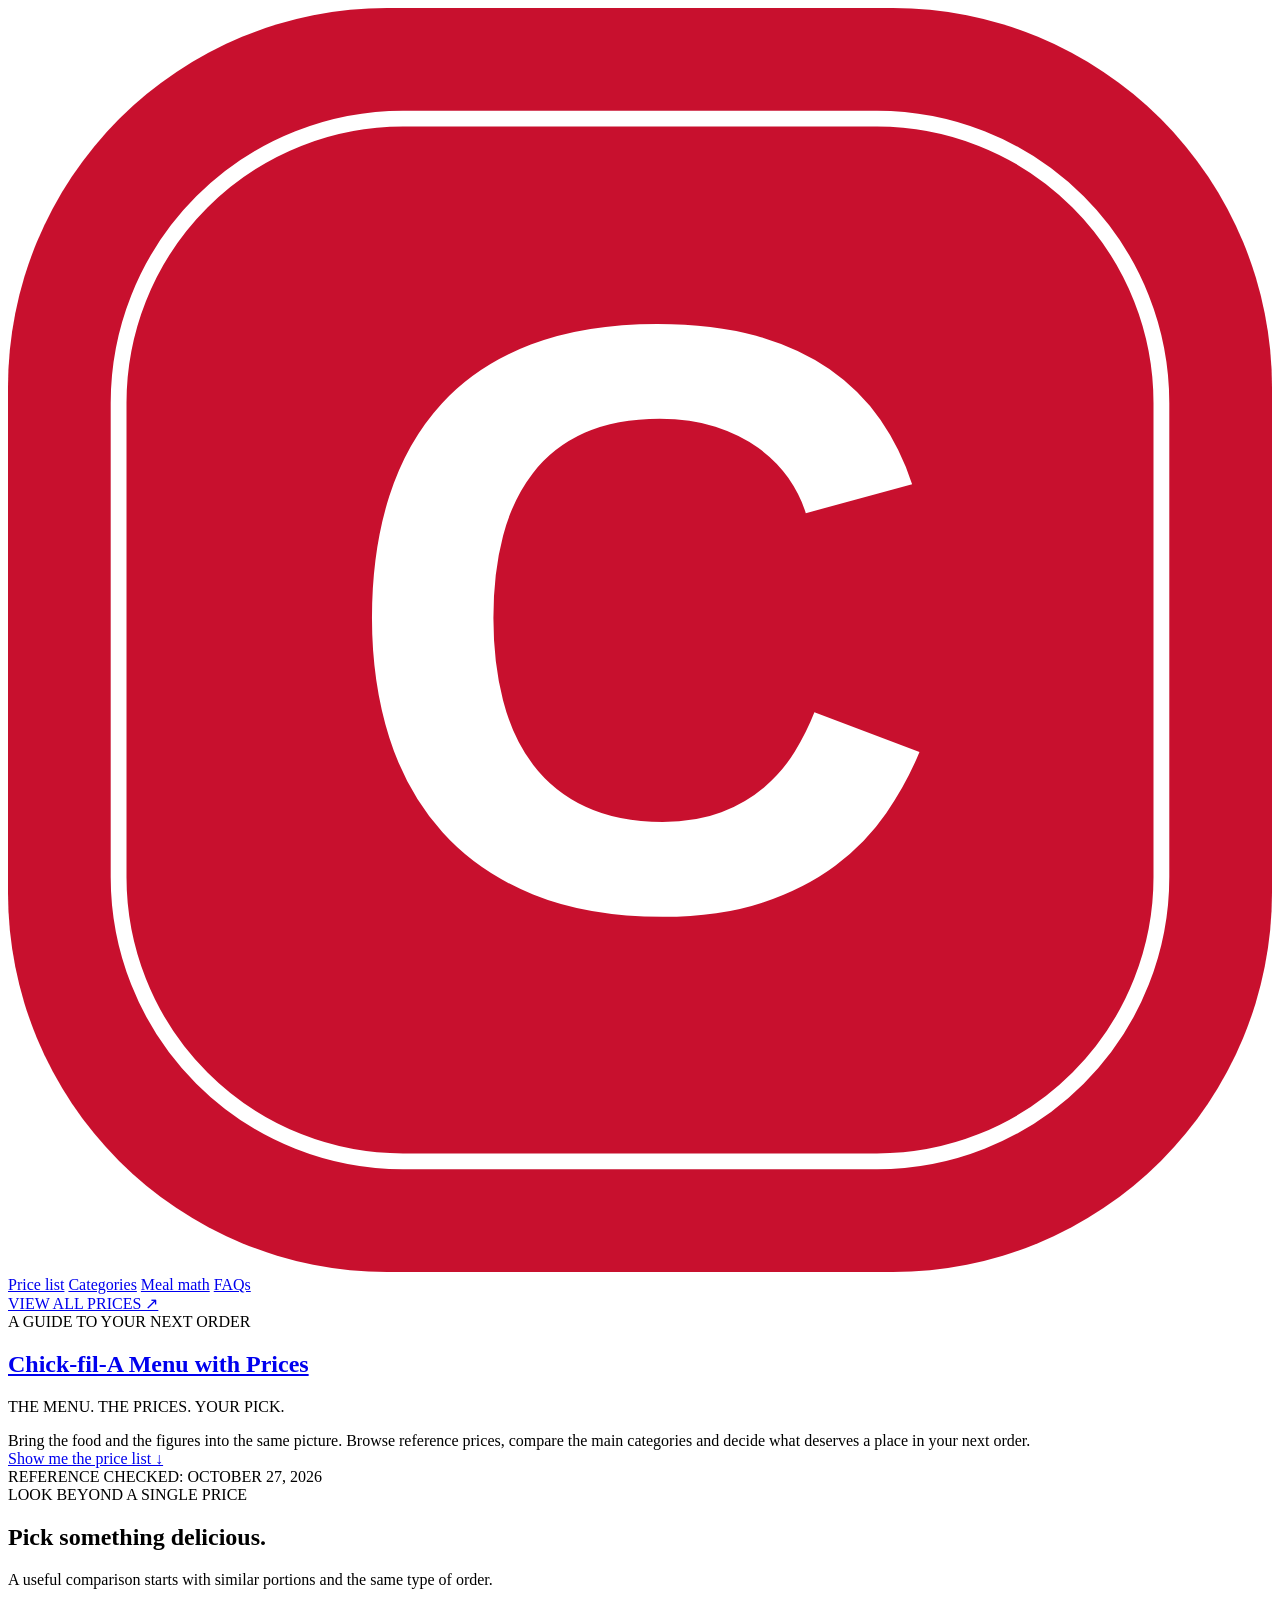
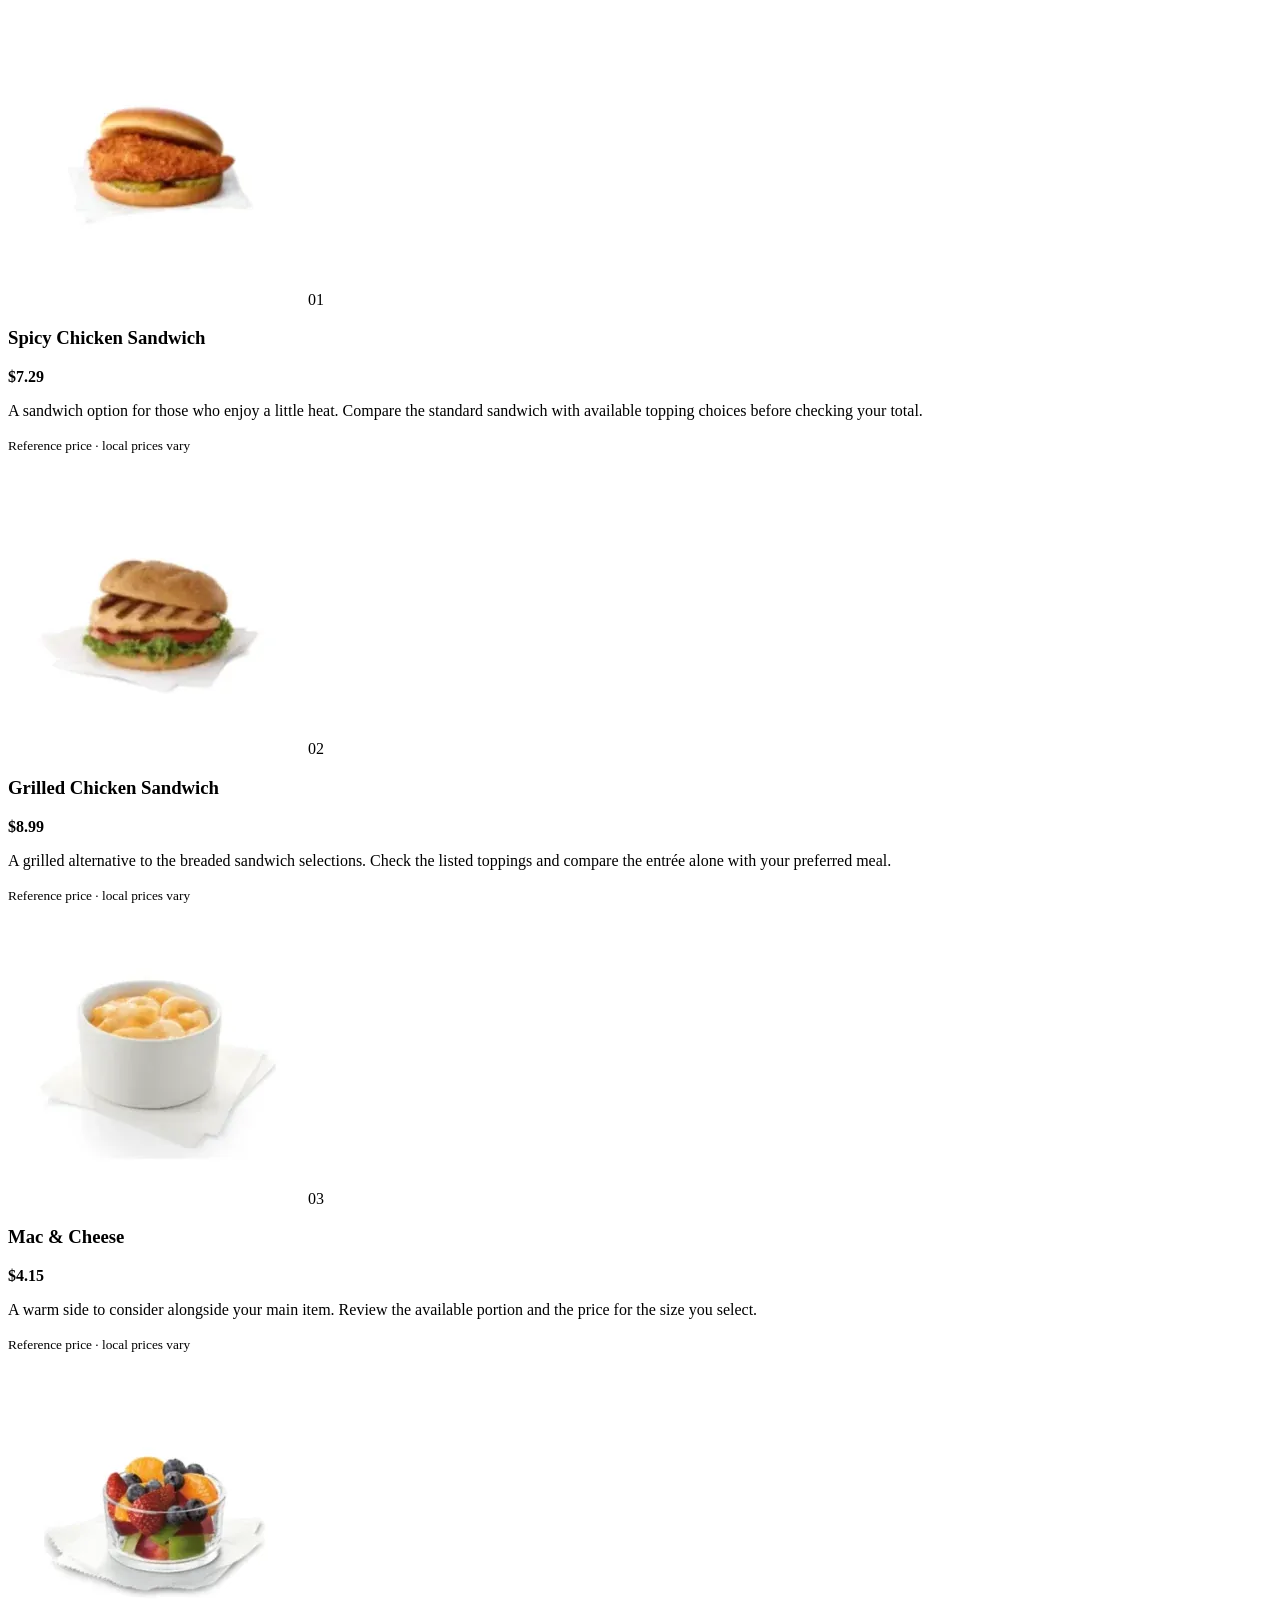
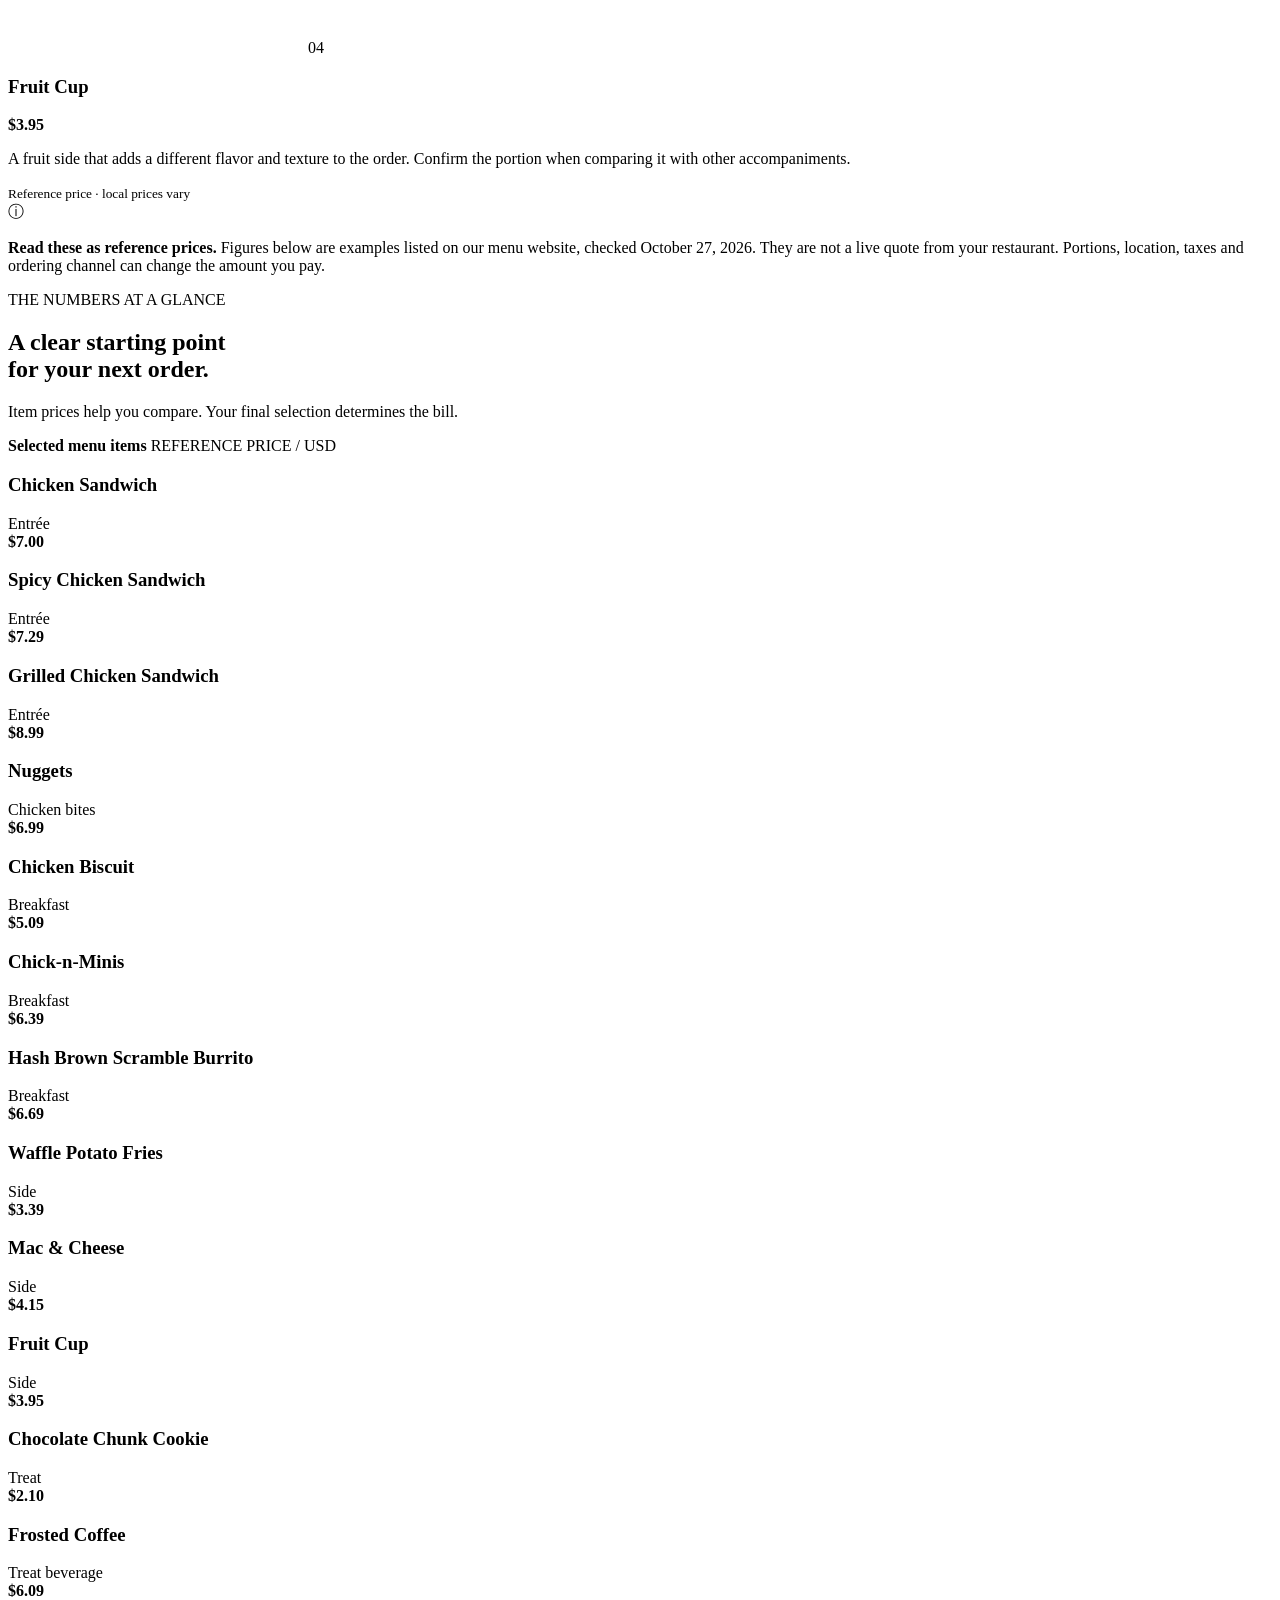
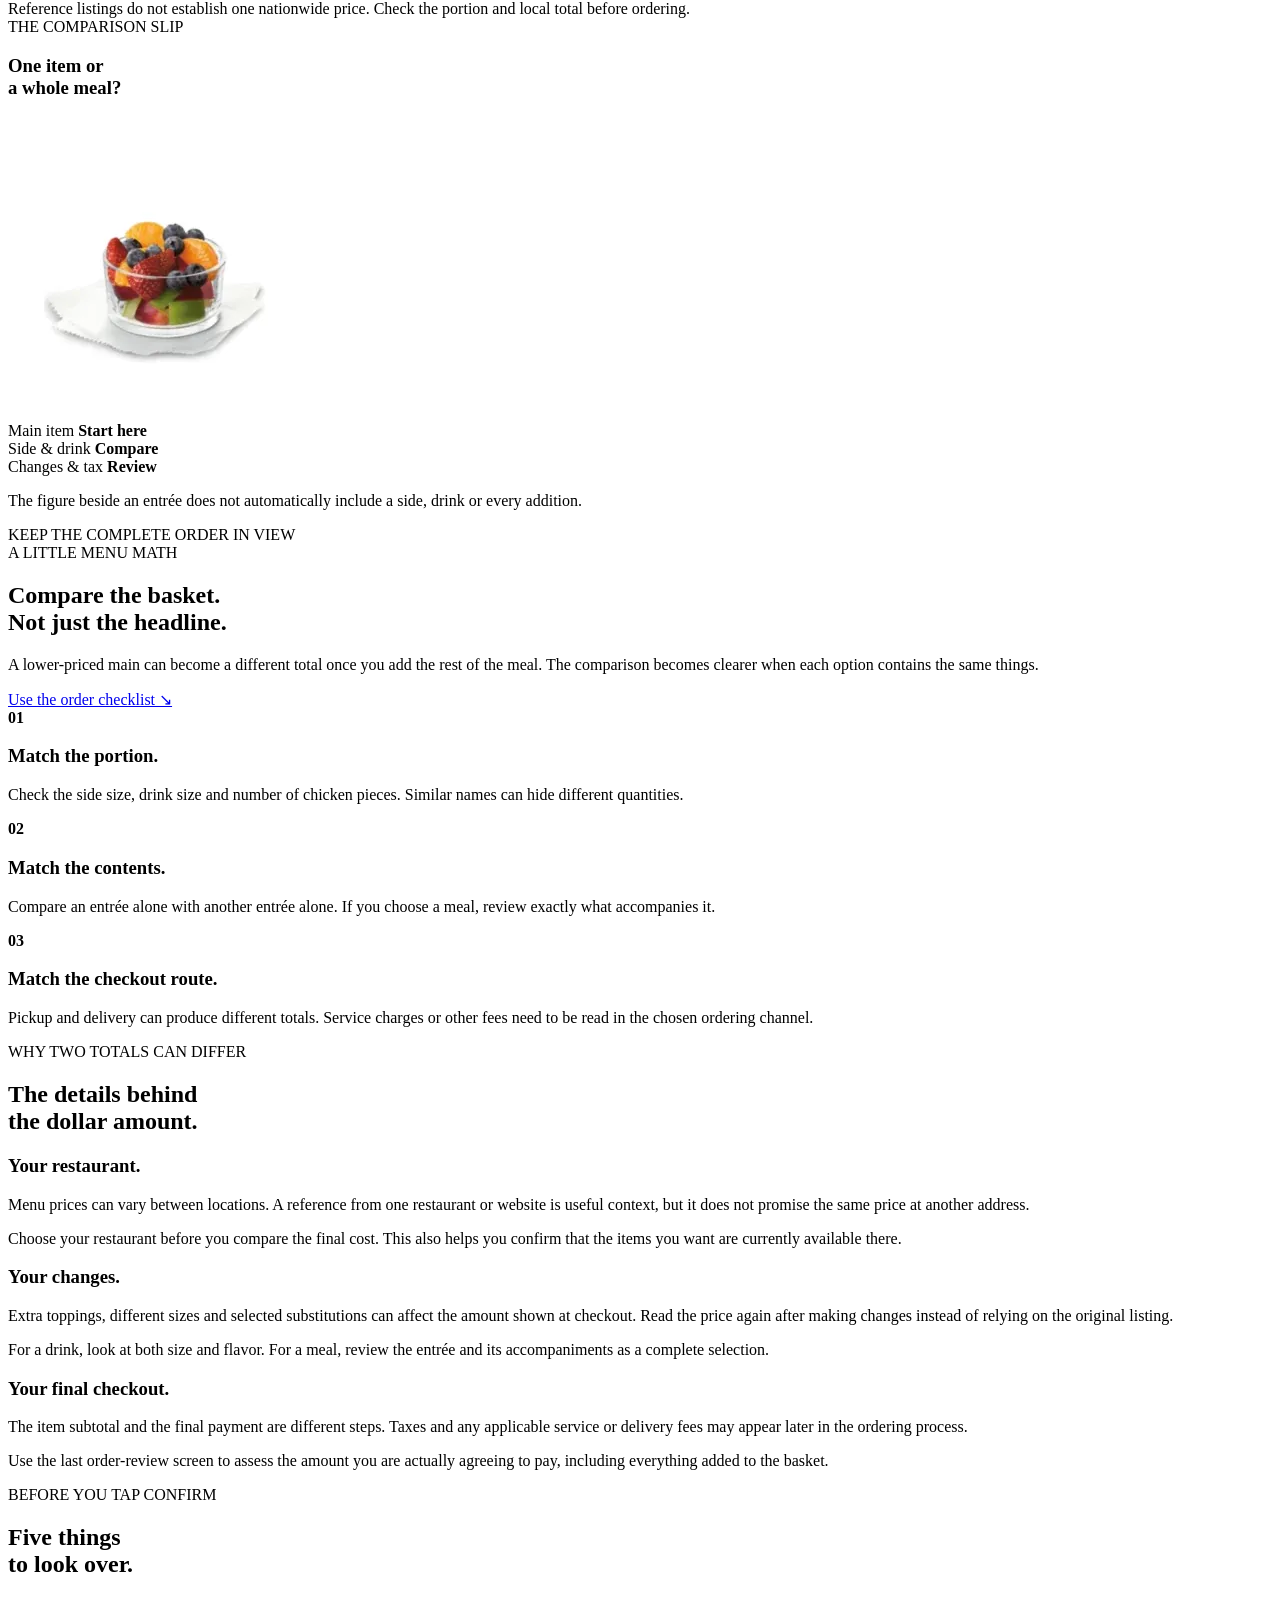
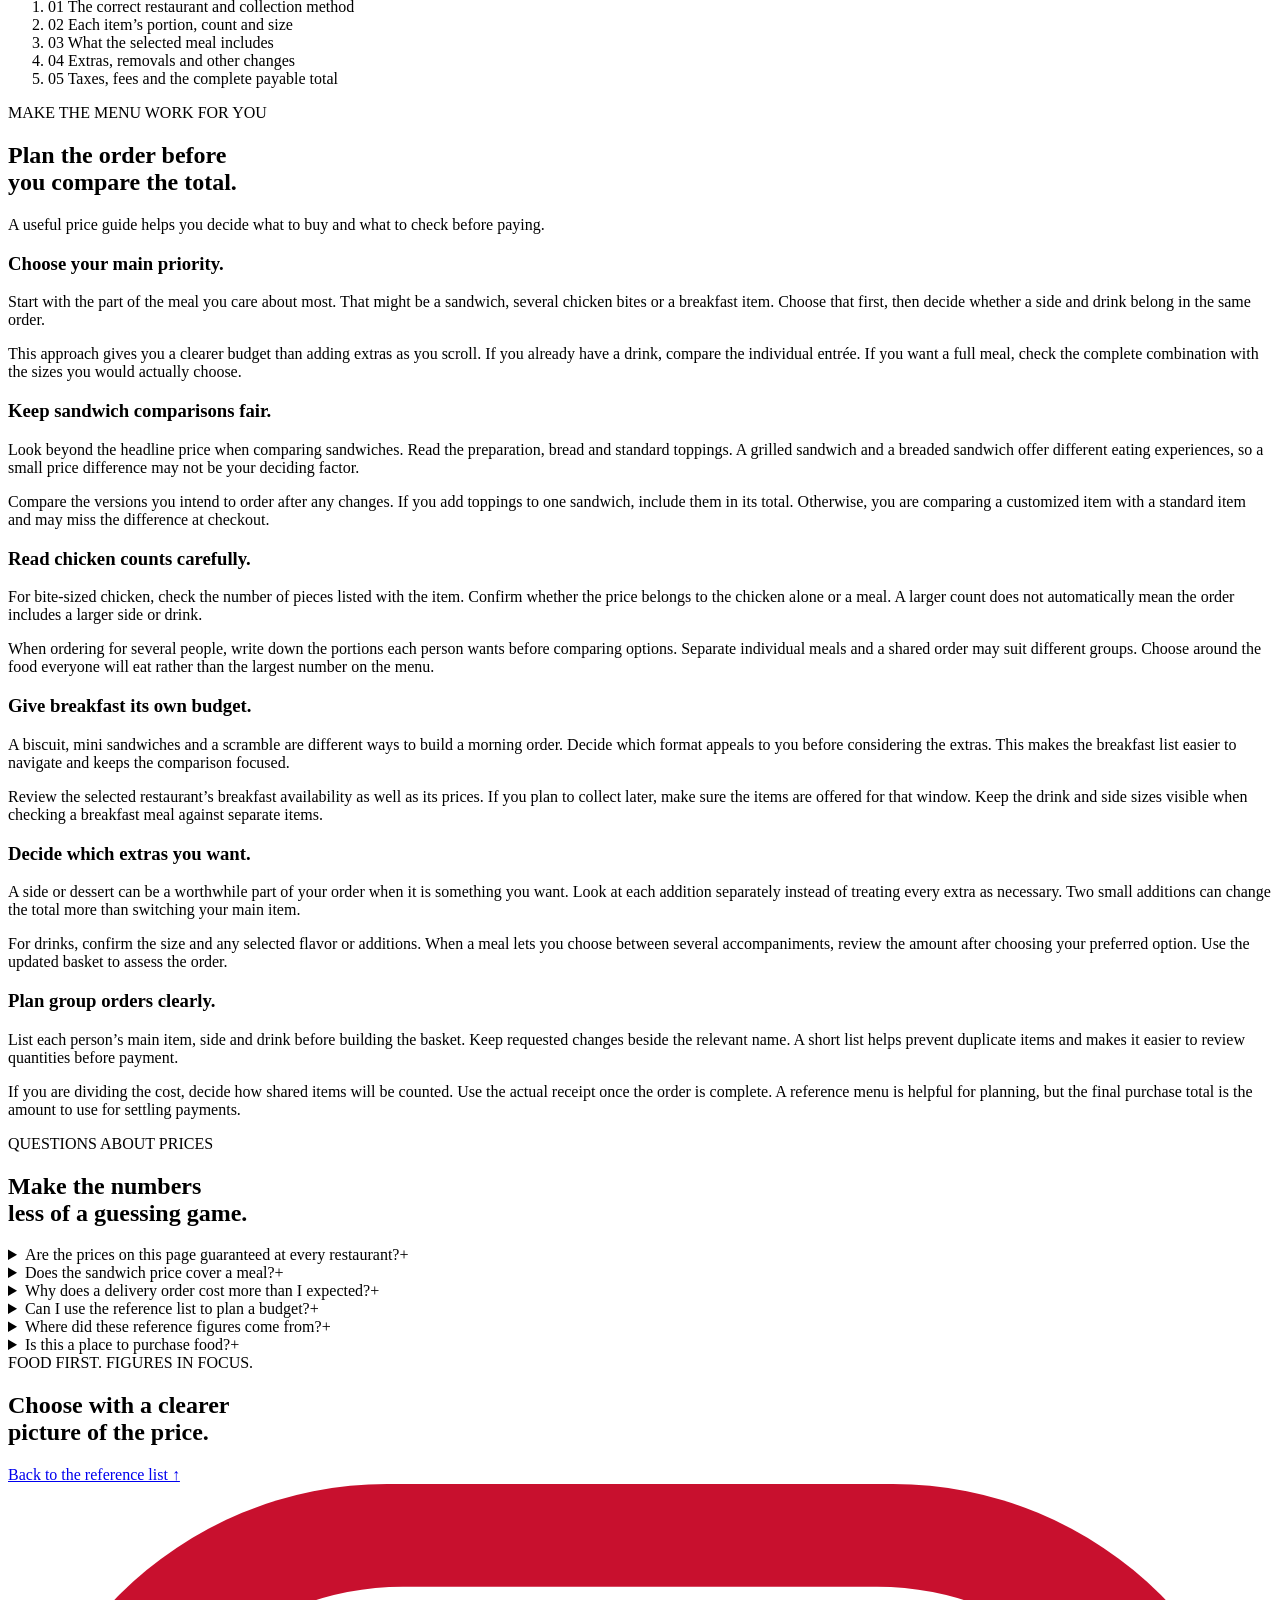
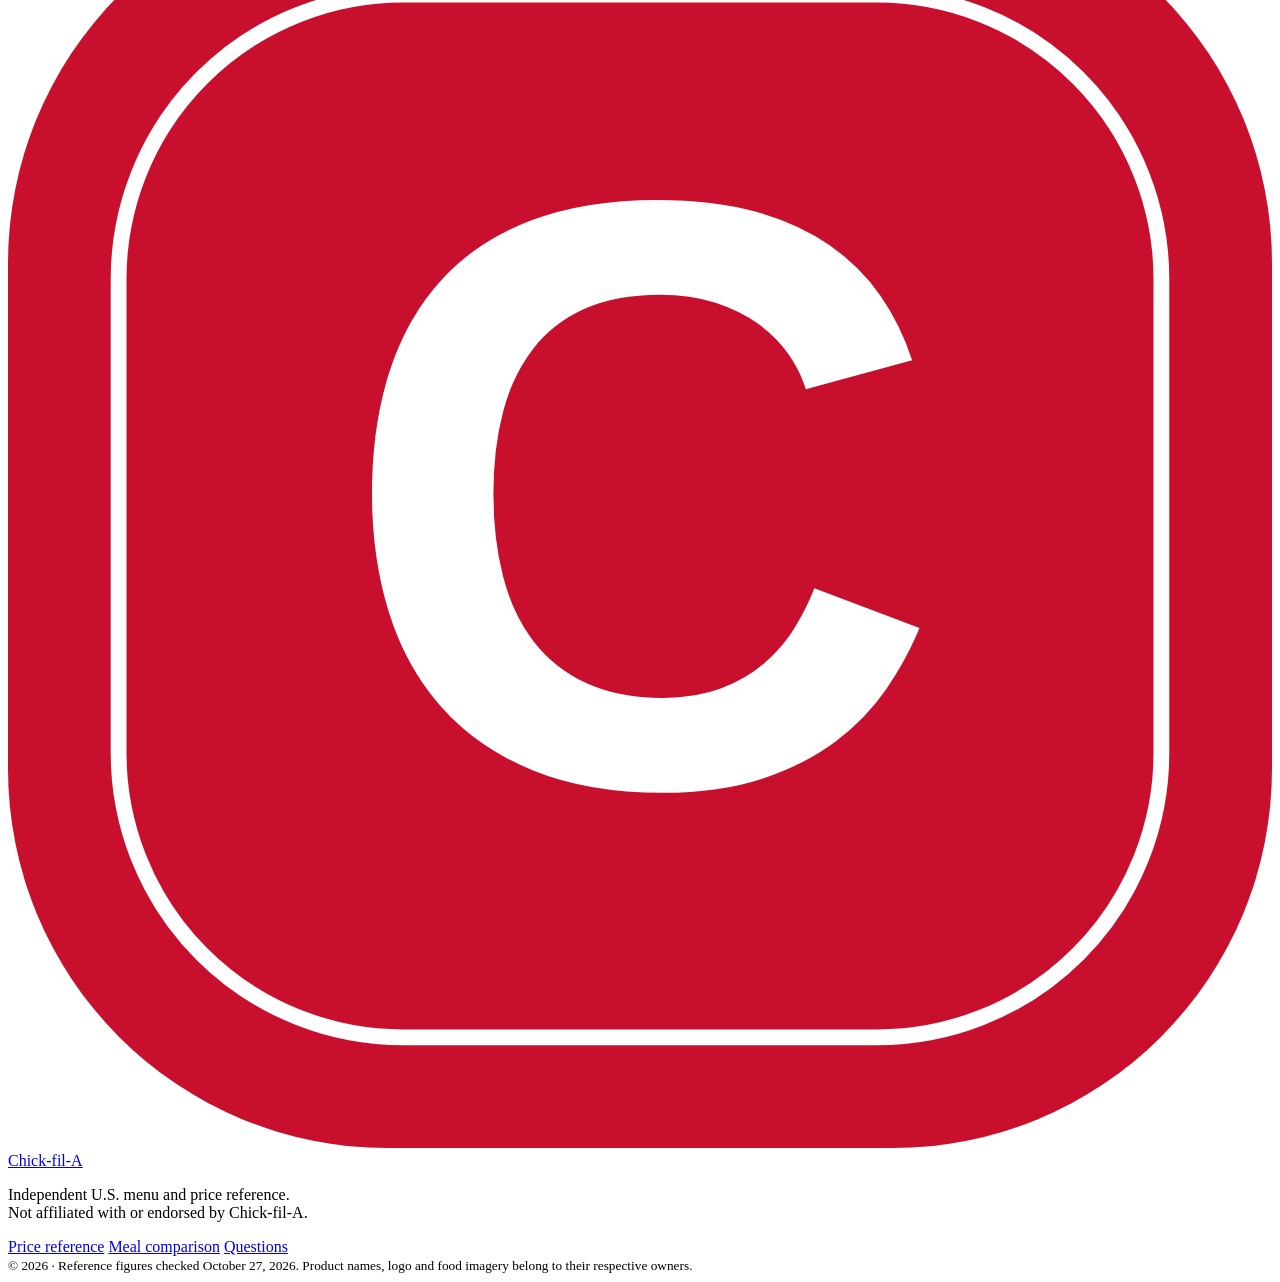
==== index.html @ f320c95c "index.html" ====
<!doctype html>
<html lang="en">
<head>
<meta charset="utf-8">
<meta name="viewport" content="width=device-width,initial-scale=1">
<title>Chick-fil-A Menu with Prices | U.S. Price Reference</title>
<meta name="description" content="Explore the Chick-fil-A Menu with Prices, compare sample item prices and understand what changes a meal total. Independent U.S. menu reference.">
<link rel="stylesheet" href="style.css">
</head>
<body>
<header>
<a class="logo" href="#top">
<img src="[data-uri]" alt="C logo" loading="lazy">
</a>
<nav aria-label="Main navigation">
<a href="#prices">Price list</a>
<a href="#categories">Categories</a>
<a href="#meal">Meal math</a>
<a href="#faqs">FAQs</a>
</nav>
<a class="header-tag" href="#prices">VIEW ALL PRICES ↗</a>
</header>
<main id="top">
<section class="hero">
<div class="hero-copy">
<span class="label">A GUIDE TO YOUR NEXT ORDER</span>
<h1>
<a href="https://chickfila-menue.com/">Chick-fil-A Menu with Prices</a>
</h1>
<p>THE MENU. THE PRICES. YOUR PICK.</p>
<div class="hero-description">Bring the food and the figures into the same picture. Browse reference prices, compare the main categories and decide what deserves a place in your next order.</div>
<a class="primary" href="#prices">Show me the price list ↓</a>
<div class="source-date">REFERENCE CHECKED: OCTOBER 27, 2026</div>
</div>
</section>
<section class="category-section" id="categories">
<div class="section-heading">
<div>
<span class="label">LOOK BEYOND A SINGLE PRICE</span>
<h2>Pick something delicious.</h2>
</div>
<p>A useful comparison starts with similar portions and the same type of order.</p>
</div>
<div class="category-grid menu-board">
<article class="category"><div class="category-image"><img src="[data-uri]" alt="Spicy Chicken Sandwich" loading="lazy"><span>01</span></div><div class="category-copy"><h3>Spicy Chicken Sandwich</h3><strong class="product-price">$7.29</strong><p>A sandwich option for those who enjoy a little heat. Compare the standard sandwich with available topping choices before checking your total.</p><small>Reference price · local prices vary</small></div></article>
<article class="category"><div class="category-image"><img src="[data-uri]" alt="Grilled Chicken Sandwich" loading="lazy"><span>02</span></div><div class="category-copy"><h3>Grilled Chicken Sandwich</h3><strong class="product-price">$8.99</strong><p>A grilled alternative to the breaded sandwich selections. Check the listed toppings and compare the entrée alone with your preferred meal.</p><small>Reference price · local prices vary</small></div></article>
<article class="category"><div class="category-image"><img src="[data-uri]" alt="Mac &amp; Cheese" loading="lazy"><span>03</span></div><div class="category-copy"><h3>Mac &amp; Cheese</h3><strong class="product-price">$4.15</strong><p>A warm side to consider alongside your main item. Review the available portion and the price for the size you select.</p><small>Reference price · local prices vary</small></div></article>
<article class="category"><div class="category-image"><img src="[data-uri]" alt="Fruit Cup" loading="lazy"><span>04</span></div><div class="category-copy"><h3>Fruit Cup</h3><strong class="product-price">$3.95</strong><p>A fruit side that adds a different flavor and texture to the order. Confirm the portion when comparing it with other accompaniments.</p><small>Reference price · local prices vary</small></div></article>
</div>
</section>
<section class="price-notice">
<span>ⓘ</span>
<p>
<b>Read these as reference prices.</b> Figures below are examples listed on our menu website, checked October 27, 2026. They are not a live quote from your restaurant. Portions, location, taxes and ordering channel can change the amount you pay.</p>
</section>
<section class="section" id="prices">
<div class="section-heading">
<div>
<span class="label">THE NUMBERS AT A GLANCE</span>
<h2>A clear starting point<br>for your next order.</h2>
</div>
<p>Item prices help you compare. Your final selection determines the bill.</p>
</div>
<div class="price-layout">
<div class="price-table">
<div class="table-title">
<b>Selected menu items</b>
<span>REFERENCE PRICE / USD</span>
</div>
<div class="price-row">
<div>
<h3>Chicken Sandwich</h3>
<span>Entrée</span>
</div>
<b>$7.00</b>
</div>
<div class="price-row">
<div>
<h3>Spicy Chicken Sandwich</h3>
<span>Entrée</span>
</div>
<b>$7.29</b>
</div>
<div class="price-row">
<div>
<h3>Grilled Chicken Sandwich</h3>
<span>Entrée</span>
</div>
<b>$8.99</b>
</div>
<div class="price-row">
<div>
<h3>Nuggets</h3>
<span>Chicken bites</span>
</div>
<b>$6.99</b>
</div>
<div class="price-row">
<div>
<h3>Chicken Biscuit</h3>
<span>Breakfast</span>
</div>
<b>$5.09</b>
</div>
<div class="price-row">
<div>
<h3>Chick-n-Minis</h3>
<span>Breakfast</span>
</div>
<b>$6.39</b>
</div>
<div class="price-row">
<div>
<h3>Hash Brown Scramble Burrito</h3>
<span>Breakfast</span>
</div>
<b>$6.69</b>
</div>
<div class="price-row">
<div>
<h3>Waffle Potato Fries</h3>
<span>Side</span>
</div>
<b>$3.39</b>
</div>
<div class="price-row">
<div>
<h3>Mac & Cheese</h3>
<span>Side</span>
</div>
<b>$4.15</b>
</div>
<div class="price-row">
<div>
<h3>Fruit Cup</h3>
<span>Side</span>
</div>
<b>$3.95</b>
</div>
<div class="price-row">
<div>
<h3>Chocolate Chunk Cookie</h3>
<span>Treat</span>
</div>
<b>$2.10</b>
</div>
<div class="price-row">
<div>
<h3>Frosted Coffee</h3>
<span>Treat beverage</span>
</div>
<b>$6.09</b>
</div>
<div class="table-note">Reference listings do not establish one nationwide price. Check the portion and local total before ordering.</div>
</div>
<aside class="receipt">
<span class="receipt-top">THE COMPARISON SLIP</span>
<h3>One item or<br>a whole meal?</h3>
<img src="[data-uri]" alt="Fruit Cup" loading="lazy">
<div>
<span>Main item</span>
<b>Start here</b>
</div>
<div>
<span>Side & drink</span>
<b>Compare</b>
</div>
<div>
<span>Changes & tax</span>
<b>Review</b>
</div>
<p>The figure beside an entrée does not automatically include a side, drink or every addition.</p>
<span class="receipt-end">KEEP THE COMPLETE ORDER IN VIEW</span>
</aside>
</div>
</section>

<section class="meal-section" id="meal">
<div>
<span class="label">A LITTLE MENU MATH</span>
<h2>Compare the basket.<br>Not just the headline.</h2>
<p>A lower-priced main can become a different total once you add the rest of the meal. The comparison becomes clearer when each option contains the same things.</p>
<a class="primary light" href="#checklist">Use the order checklist ↘</a>
</div>
<div class="meal-steps">
<article>
<b>01</b>
<div>
<h3>Match the portion.</h3>
<p>Check the side size, drink size and number of chicken pieces. Similar names can hide different quantities.</p>
</div>
</article>
<article>
<b>02</b>
<div>
<h3>Match the contents.</h3>
<p>Compare an entrée alone with another entrée alone. If you choose a meal, review exactly what accompanies it.</p>
</div>
</article>
<article>
<b>03</b>
<div>
<h3>Match the checkout route.</h3>
<p>Pickup and delivery can produce different totals. Service charges or other fees need to be read in the chosen ordering channel.</p>
</div>
</article>
</div>
</section>
<section class="section">
<div class="section-heading">
<div>
<span class="label">WHY TWO TOTALS CAN DIFFER</span>
<h2>The details behind<br>the dollar amount.</h2>
</div>
</div>
<div class="explain-grid">
<article>
<h3>Your restaurant.</h3>
<p>Menu prices can vary between locations. A reference from one restaurant or website is useful context, but it does not promise the same price at another address.</p>
<p>Choose your restaurant before you compare the final cost. This also helps you confirm that the items you want are currently available there.</p>
</article>
<article>
<h3>Your changes.</h3>
<p>Extra toppings, different sizes and selected substitutions can affect the amount shown at checkout. Read the price again after making changes instead of relying on the original listing.</p>
<p>For a drink, look at both size and flavor. For a meal, review the entrée and its accompaniments as a complete selection.</p>
</article>
<article>
<h3>Your final checkout.</h3>
<p>The item subtotal and the final payment are different steps. Taxes and any applicable service or delivery fees may appear later in the ordering process.</p>
<p>Use the last order-review screen to assess the amount you are actually agreeing to pay, including everything added to the basket.</p>
</article>
</div>
</section>
<section id="checklist" class="checklist">
<div>
<span class="label">BEFORE YOU TAP CONFIRM</span>
<h2>Five things<br>to look over.</h2>
</div>
<ol>
<li>
<span>01</span> The correct restaurant and collection method</li>
<li>
<span>02</span> Each item’s portion, count and size</li>
<li>
<span>03</span> What the selected meal includes</li>
<li>
<span>04</span> Extras, removals and other changes</li>
<li>
<span>05</span> Taxes, fees and the complete payable total</li>
</ol>
</section>
<section class="section buying-guide" id="price-guide"><div class="section-heading"><div><span class="label">MAKE THE MENU WORK FOR YOU</span><h2>Plan the order before<br>you compare the total.</h2></div><p>A useful price guide helps you decide what to buy and what to check before paying.</p></div><div class="buying-grid">
<article><h3>Choose your main priority.</h3><p>Start with the part of the meal you care about most. That might be a sandwich, several chicken bites or a breakfast item. Choose that first, then decide whether a side and drink belong in the same order.</p><p>This approach gives you a clearer budget than adding extras as you scroll. If you already have a drink, compare the individual entrée. If you want a full meal, check the complete combination with the sizes you would actually choose.</p></article>
<article><h3>Keep sandwich comparisons fair.</h3><p>Look beyond the headline price when comparing sandwiches. Read the preparation, bread and standard toppings. A grilled sandwich and a breaded sandwich offer different eating experiences, so a small price difference may not be your deciding factor.</p><p>Compare the versions you intend to order after any changes. If you add toppings to one sandwich, include them in its total. Otherwise, you are comparing a customized item with a standard item and may miss the difference at checkout.</p></article>
<article><h3>Read chicken counts carefully.</h3><p>For bite-sized chicken, check the number of pieces listed with the item. Confirm whether the price belongs to the chicken alone or a meal. A larger count does not automatically mean the order includes a larger side or drink.</p><p>When ordering for several people, write down the portions each person wants before comparing options. Separate individual meals and a shared order may suit different groups. Choose around the food everyone will eat rather than the largest number on the menu.</p></article>
<article><h3>Give breakfast its own budget.</h3><p>A biscuit, mini sandwiches and a scramble are different ways to build a morning order. Decide which format appeals to you before considering the extras. This makes the breakfast list easier to navigate and keeps the comparison focused.</p><p>Review the selected restaurant’s breakfast availability as well as its prices. If you plan to collect later, make sure the items are offered for that window. Keep the drink and side sizes visible when checking a breakfast meal against separate items.</p></article>
<article><h3>Decide which extras you want.</h3><p>A side or dessert can be a worthwhile part of your order when it is something you want. Look at each addition separately instead of treating every extra as necessary. Two small additions can change the total more than switching your main item.</p><p>For drinks, confirm the size and any selected flavor or additions. When a meal lets you choose between several accompaniments, review the amount after choosing your preferred option. Use the updated basket to assess the order.</p></article>
<article><h3>Plan group orders clearly.</h3><p>List each person’s main item, side and drink before building the basket. Keep requested changes beside the relevant name. A short list helps prevent duplicate items and makes it easier to review quantities before payment.</p><p>If you are dividing the cost, decide how shared items will be counted. Use the actual receipt once the order is complete. A reference menu is helpful for planning, but the final purchase total is the amount to use for settling payments.</p></article>
</div></section><section class="section faq" id="faqs">
<div>
<span class="label">QUESTIONS ABOUT PRICES</span>
<h2>Make the numbers<br>less of a guessing game.</h2>
</div>
<div>
<details>
<summary>Are the prices on this page guaranteed at every restaurant?<span>+</span>
</summary>
<p>No. They are dated reference examples from our menu website. The restaurant and ordering service you select provide the price that applies to your purchase.</p>
</details>
<details>
<summary>Does the sandwich price cover a meal?<span>+</span>
</summary>
<p>Treat the sandwich listing as an individual item unless a meal is explicitly described. A meal may include specific side and drink sizes.</p>
</details>
<details>
<summary>Why does a delivery order cost more than I expected?<span>+</span>
</summary>
<p>Review the item prices and each added fee in that service. Delivery charges, service fees, taxes and chosen extras can contribute to the final amount.</p>
</details>
<details>
<summary>Can I use the reference list to plan a budget?<span>+</span>
</summary>
<p>It can help you estimate the scale of an order. Confirm the exact items and local checkout total before treating that estimate as the money you need.</p>
</details>
<details>
<summary>Where did these reference figures come from?<span>+</span>
</summary>
<p>The sample prices were checked on chickfila-menue.com on October 27, 2026. This independent guide does not claim to represent live nationwide pricing.</p>
</details>
<details>
<summary>Is this a place to purchase food?<span>+</span>
</summary>
<p>No. This is a menu and price-reading guide. It does not collect payment, transmit orders or reserve products at a restaurant.</p>
</details>
</div>
</section>
<section class="closing">
<span class="label">FOOD FIRST. FIGURES IN FOCUS.</span>
<h2>Choose with a clearer<br>picture of the price.</h2>
<a class="primary" href="#prices">Back to the reference list ↑</a>
</section>
</main>
<footer>
<div>
<img src="[data-uri]" alt="C logo" loading="lazy">
<a href="https://chickfila-menue.com/">Chick-fil-A</a>
</div>
<p>Independent U.S. menu and price reference.<br>Not affiliated with or endorsed by Chick-fil-A.</p>
<div class="footer-links">
<a href="#prices">Price reference</a>
<a href="#meal">Meal comparison</a>
<a href="#faqs">Questions</a>
</div>
<small>© 2026 · Reference figures checked October 27, 2026. Product names, logo and food imagery belong to their respective owners.</small>
</footer>
</body>
</html>
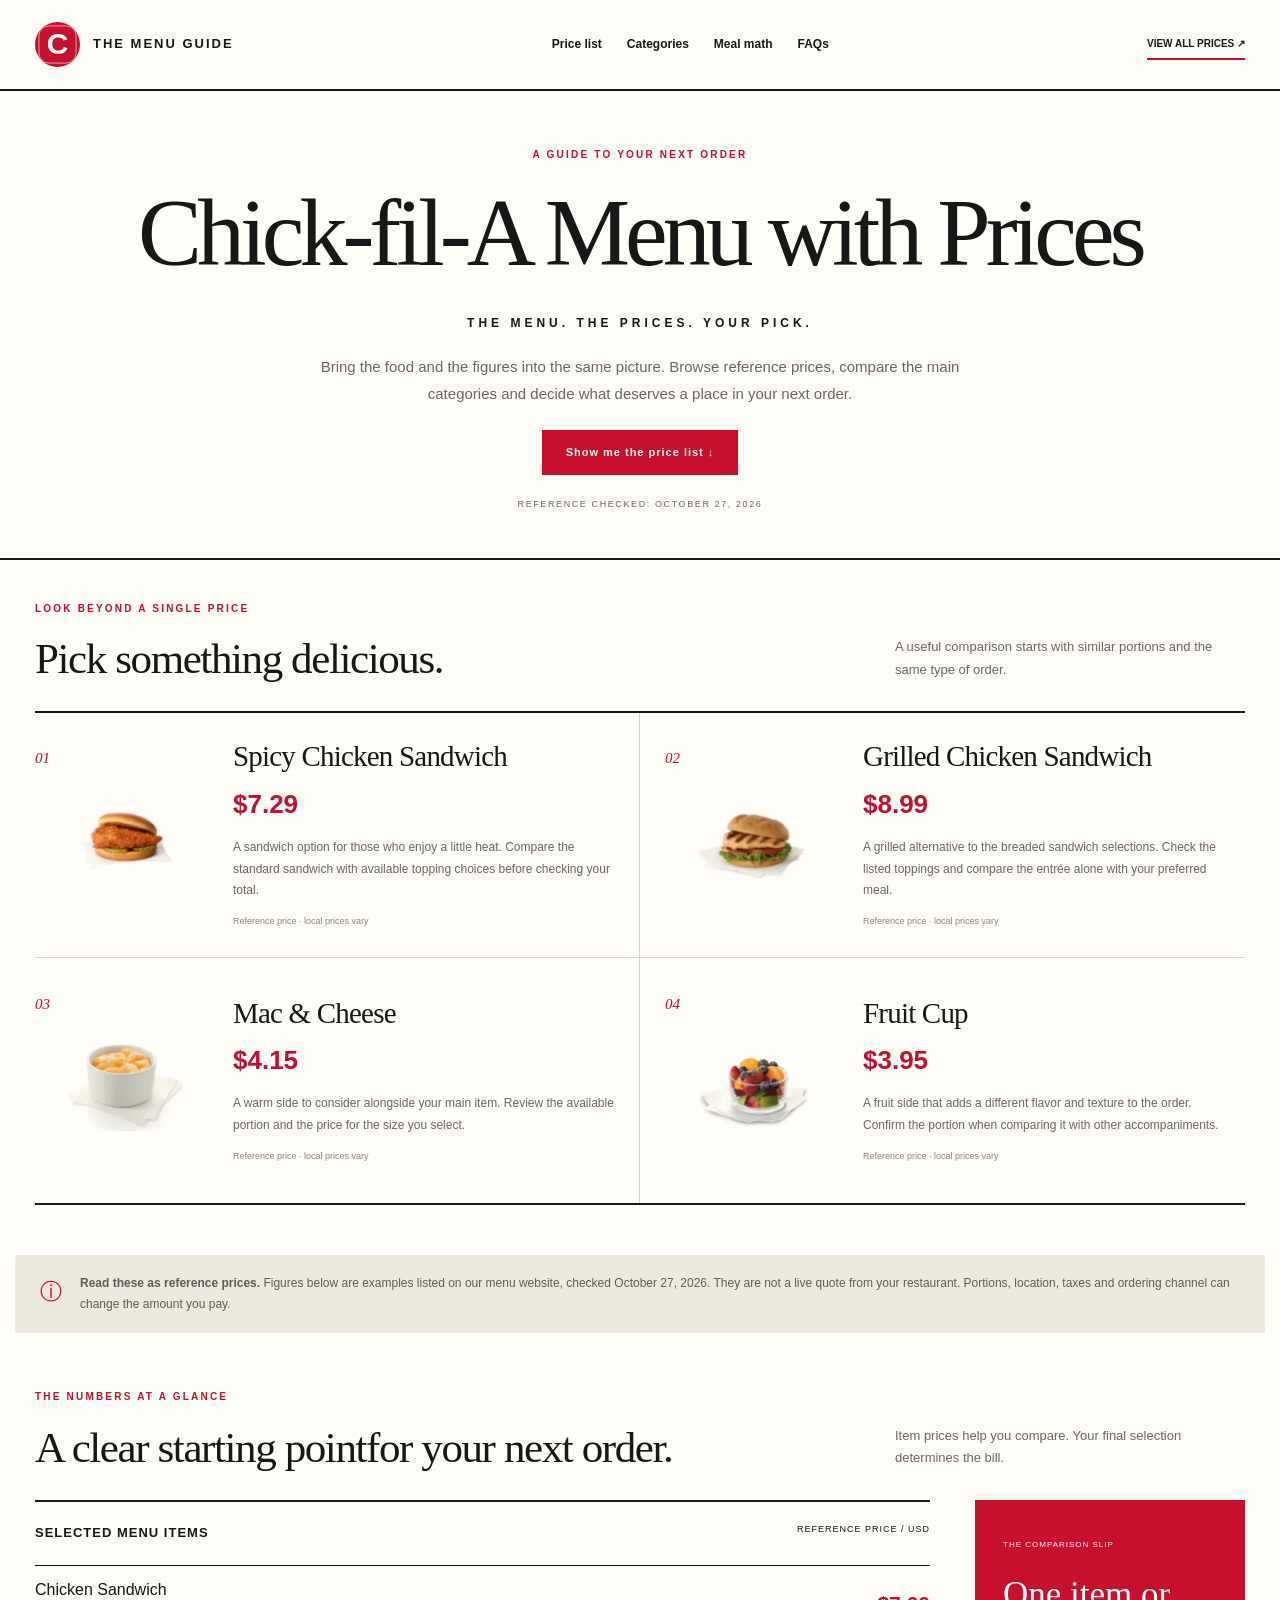
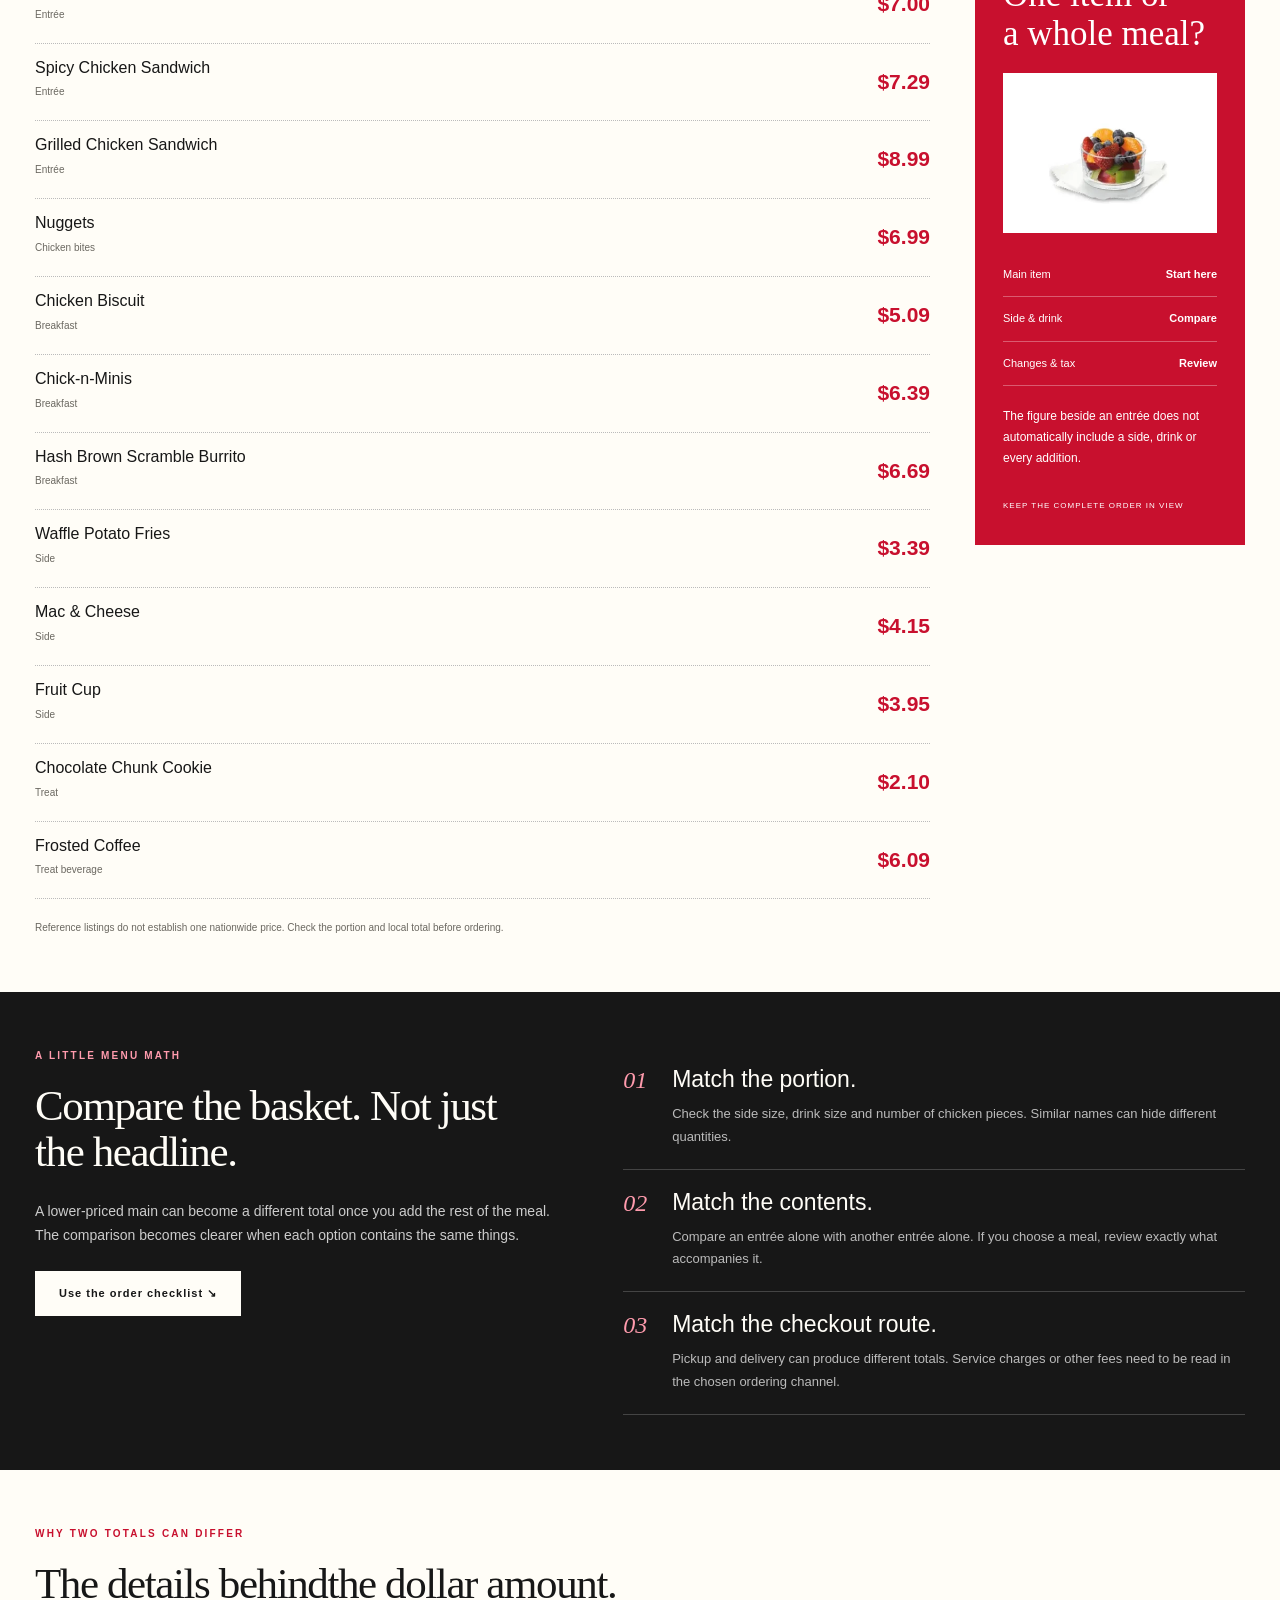
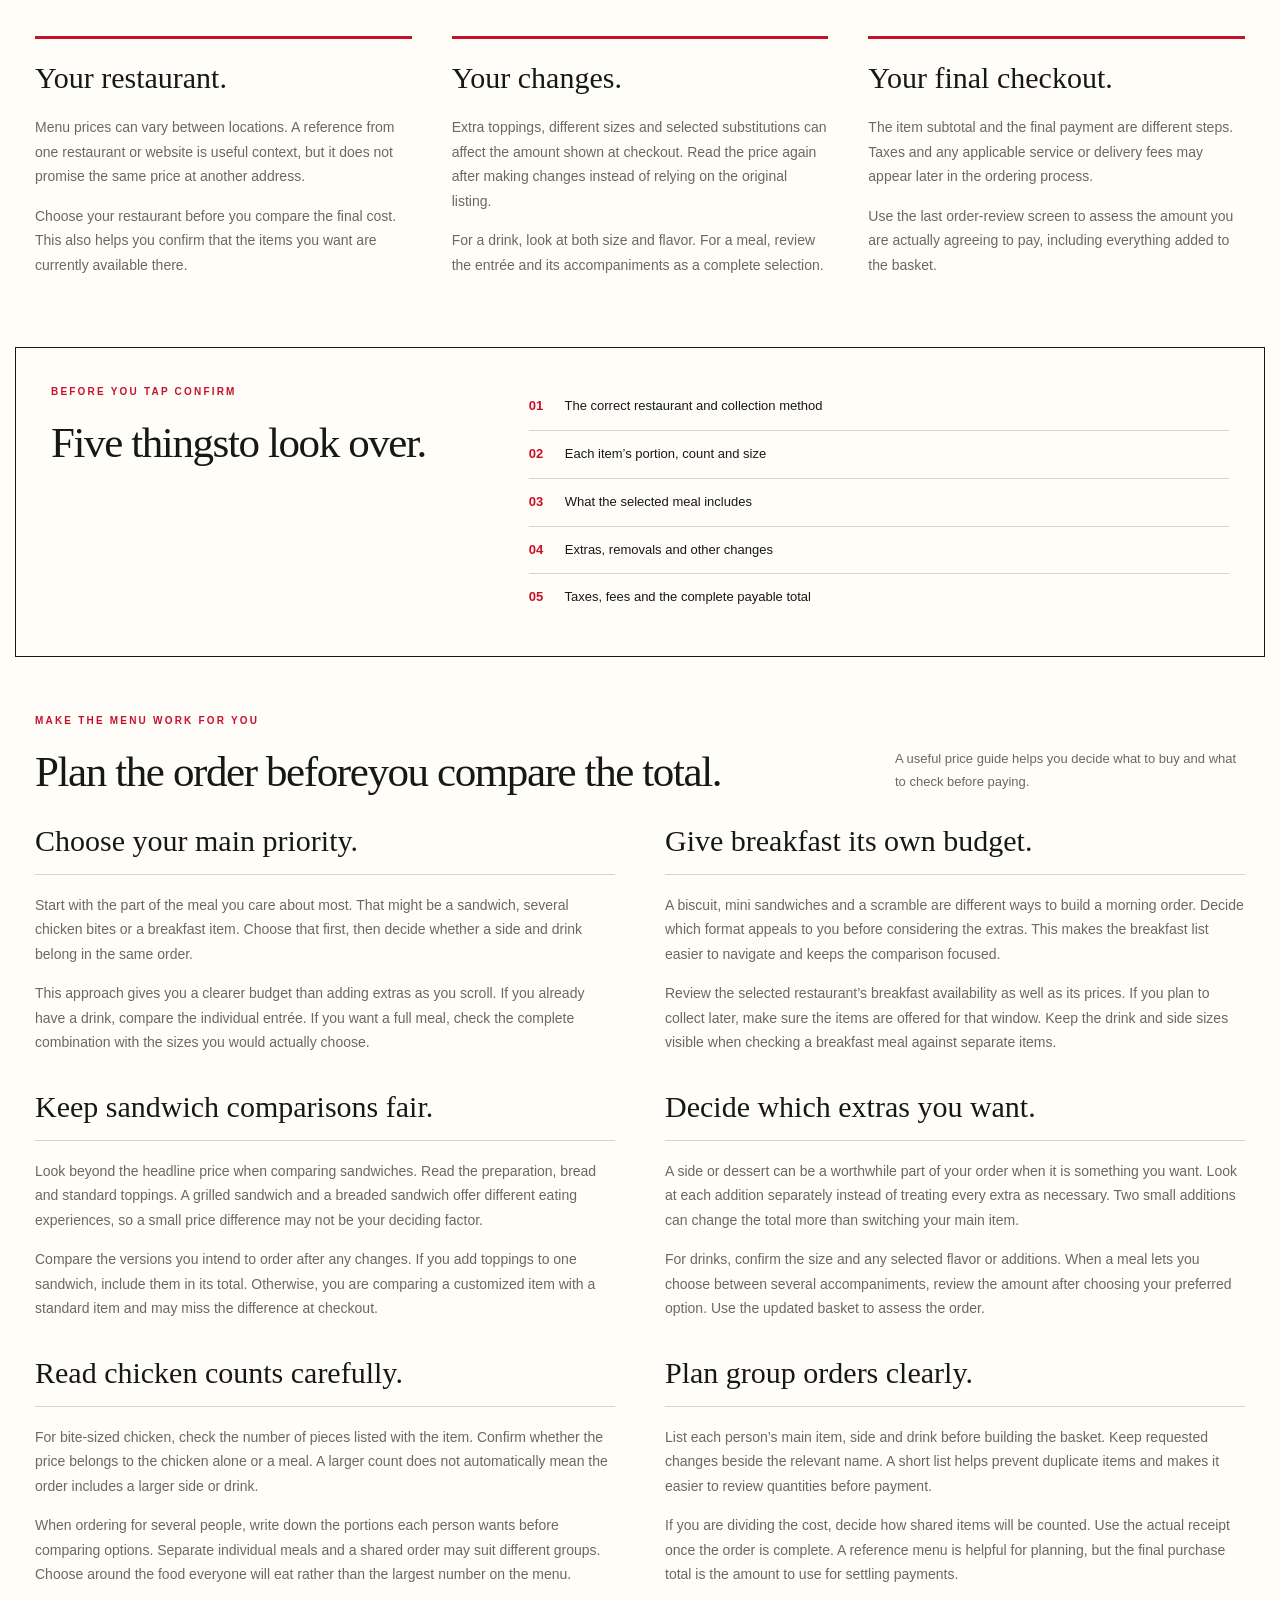
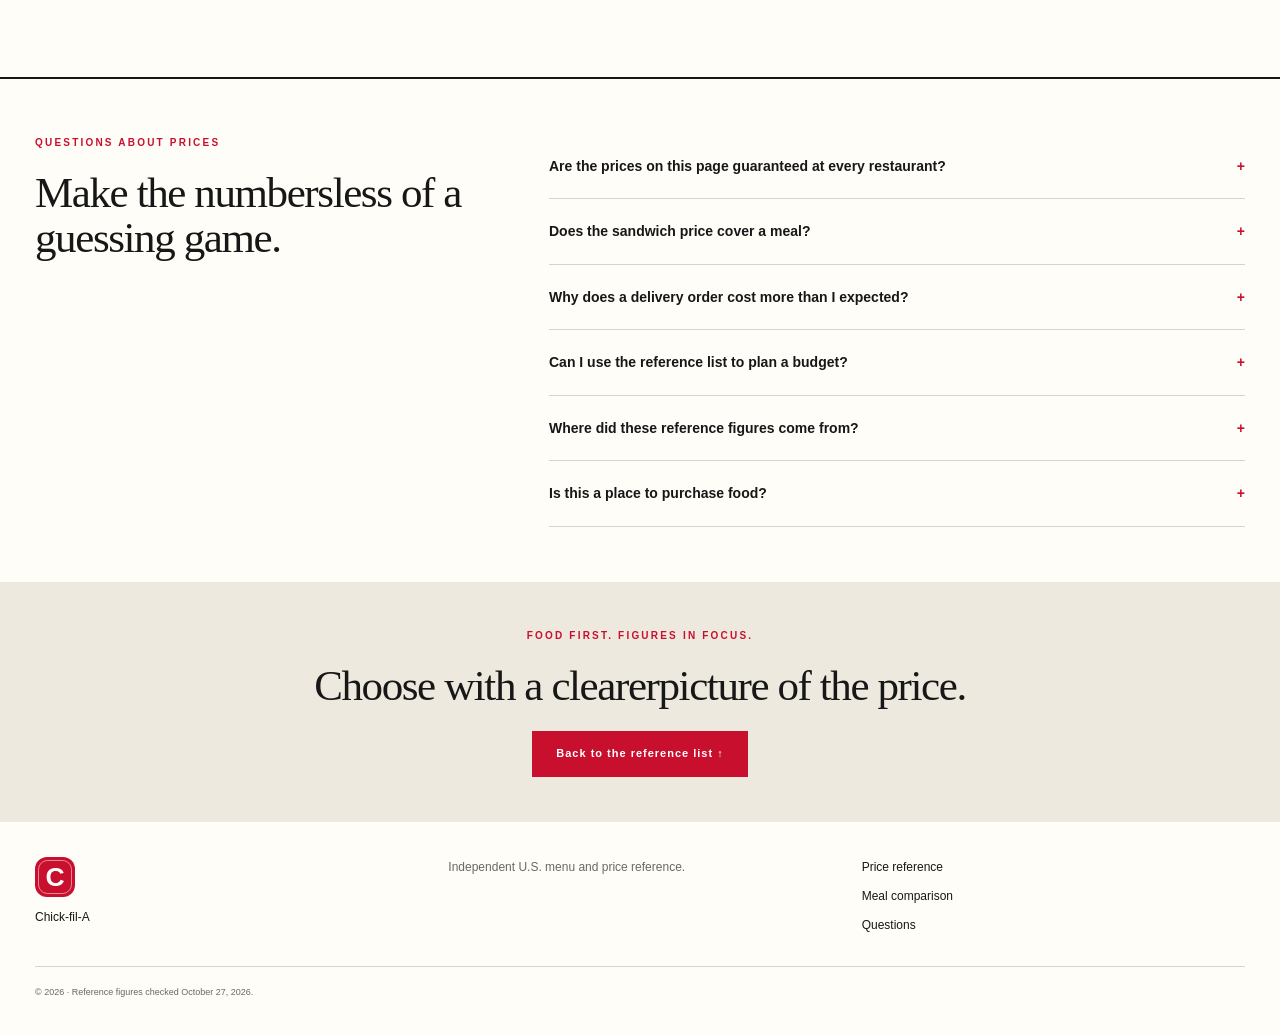
==== commit 9915c4cb: "index.html" ====
--- a/index.html
+++ b/index.html
@@ -178,7 +178,7 @@
 <section class="meal-section" id="meal">
 <div>
 <span class="label">A LITTLE MENU MATH</span>
-<h2>Compare the basket.<br>Not just the headline.</h2>
+<h2>Compare the basket.<br> Not just the headline.</h2>
 <p>A lower-priced main can become a different total once you add the rest of the meal. The comparison becomes clearer when each option contains the same things.</p>
 <a class="primary light" href="#checklist">Use the order checklist ↘</a>
 </div>
@@ -210,7 +210,7 @@
 <div class="section-heading">
 <div>
 <span class="label">WHY TWO TOTALS CAN DIFFER</span>
-<h2>The details behind<br>the dollar amount.</h2>
+<h2>The details behind<br >the dollar amount.</h2>
 </div>
 </div>
 <div class="explain-grid">
@@ -305,13 +305,13 @@
 <img src="[data-uri]" alt="C logo" loading="lazy">
 <a href="https://chickfila-menue.com/">Chick-fil-A</a>
 </div>
-<p>Independent U.S. menu and price reference.<br>Not affiliated with or endorsed by Chick-fil-A.</p>
+<p>Independent U.S. menu and price reference.</p>
 <div class="footer-links">
 <a href="#prices">Price reference</a>
 <a href="#meal">Meal comparison</a>
 <a href="#faqs">Questions</a>
 </div>
-<small>© 2026 · Reference figures checked October 27, 2026. Product names, logo and food imagery belong to their respective owners.</small>
+<small>© 2026 · Reference figures checked October 27, 2026.</small>
 </footer>
 </body>
 </html>
--- a/style.css
+++ b/style.css
@@ -0,0 +1,2 @@
+
+:root{--red:#c8102e;--black:#171717;--paper:#fffdf7;--line:#d8d3c9;--muted:#6b6861}*{box-sizing:border-box}html{scroll-behavior:smooth}body{margin:0;background:var(--paper);color:var(--black);font:16px/1.75 Arial,Helvetica,sans-serif}a{color:inherit;text-decoration:none}a:hover{text-decoration:underline}img{display:block;max-width:100%}h1,h2,h3,p{margin:0}h1,h2,h3{line-height:1.05}header{max-width:1320px;margin:0 auto;display:flex;align-items:center;justify-content:space-between;gap:25px;padding:22px 35px;border-bottom:2px solid var(--black)}.logo{display:flex;align-items:center;gap:13px}.logo img{width:45px;height:45px;border-radius:50%}.logo:after{content:'THE MENU GUIDE';font-size:13px;letter-spacing:2px;font-weight:900}nav{display:flex;gap:25px;font-size:12px;font-weight:700}.header-tag{font-size:10px;border-bottom:2px solid var(--red);padding:6px 0;font-weight:bold}.hero{text-align:center;padding:55px 30px 45px;max-width:1320px;margin:auto;border-bottom:2px solid var(--black)}.label{font-size:10px;letter-spacing:2.2px;font-weight:800;display:block;margin-bottom:19px;color:var(--red)}h1{font-family:Georgia,'Times New Roman',serif;font-size:clamp(52px,7.5vw,110px);letter-spacing:-5px;font-weight:400;max-width:1100px;margin:auto}h1 a{color:var(--black)}.hero-copy>p{font-size:12px;letter-spacing:4px;font-weight:800;margin-top:30px}.hero-description{font-size:15px;color:var(--muted);max-width:650px;margin:20px auto 0}.primary{display:inline-block;background:var(--red);color:white;padding:13px 24px;font-size:11px;letter-spacing:1px;font-weight:700;margin-top:23px}.source-date{font-size:9px;letter-spacing:1.6px;color:var(--muted);margin-top:22px}.category-section{max-width:1320px;margin:auto;padding:40px 35px 50px}.section-heading{display:flex;justify-content:space-between;align-items:end;gap:40px;margin-bottom:30px}.section-heading>p{font-size:13px;max-width:350px;color:var(--muted)}h2{font-family:Georgia,'Times New Roman',serif;font-size:43px;font-weight:400;letter-spacing:-1.4px}h2 br{display:none}.menu-board{display:grid;grid-template-columns:1fr 1fr;border-top:2px solid var(--black);border-bottom:2px solid var(--black)}.category{display:grid;grid-template-columns:180px 1fr;align-items:center;min-height:245px;padding:25px 25px 25px 0;border-bottom:1px solid var(--line);position:relative}.category:nth-child(odd){border-right:1px solid var(--line)}.category:nth-child(even){padding-left:25px}.category:nth-child(n+3){border-bottom:0}.category-image{height:170px;position:relative;display:flex;align-items:center;justify-content:center;padding:10px}.category-image img{width:100%;height:145px;object-fit:contain;mix-blend-mode:multiply;transition:transform .25s}.category:hover img{transform:rotate(-5deg) scale(1.08)}.category-image>span{position:absolute;top:0;left:0;font:italic 15px Georgia,serif;color:var(--red)}.category-copy{padding-left:18px}.category-copy h3{font:400 29px/1.05 Georgia,serif;letter-spacing:-.8px}.product-price{display:block;font-size:26px;font-weight:900;color:var(--red);margin:10px 0}.category-copy p{font-size:12px;color:var(--muted);line-height:1.8}.category-copy small{display:block;font-size:9px;margin-top:12px;color:#8c877d}.price-notice{max-width:1250px;margin:0 auto;background:#eee9df;padding:18px 25px;display:flex;gap:18px;font-size:12px}.price-notice>span{font-size:22px;color:var(--red)}.price-notice p{color:#615c53}.section{max-width:1320px;padding:55px 35px;margin:auto}.price-layout{display:grid;grid-template-columns:1fr 270px;gap:45px}.price-table{border-top:2px solid var(--black)}.table-title{display:flex;justify-content:space-between;gap:20px;padding:20px 0;border-bottom:1px solid var(--black)}.table-title b{font-size:13px;text-transform:uppercase;letter-spacing:1px}.table-title>span{font-size:9px;letter-spacing:1px}.price-row{padding:16px 0;border-bottom:1px dotted #bbb;display:flex;justify-content:space-between;align-items:center;gap:20px}.price-row h3{font-size:16px;font-weight:500}.price-row span{font-size:10px;color:var(--muted)}.price-row>b{font-size:21px;font-weight:800;color:var(--red)}.table-note{font-size:10px;color:var(--muted);padding-top:20px}.receipt{background:#c8102e;color:white;padding:28px;align-self:start}.receipt-top,.receipt-end{font-size:8px;letter-spacing:1px}.receipt h3{font:35px/1.1 Georgia,serif;margin:20px 0}.receipt img{height:160px;width:100%;object-fit:contain;background:white;margin:20px 0}.receipt>div{display:flex;justify-content:space-between;padding:12px 0;font-size:11px;border-bottom:1px solid #ffffff50}.receipt p{font-size:12px;margin:20px 0}.meal-section{background:var(--black);color:var(--paper);padding:55px max(35px,calc((100vw - 1250px)/2));display:grid;grid-template-columns:1fr 1.2fr;gap:70px}.meal-section .label{color:#ff9bad}.meal-section>div>p{font-size:14px;color:#ccc;margin-top:25px}.primary.light{background:var(--paper);color:var(--black)}.meal-steps article{display:flex;gap:25px;border-bottom:1px solid #444;padding:20px 0}.meal-steps article>b{font:italic 24px Georgia,serif;color:#ff9bad}.meal-steps h3{font-size:23px;font-weight:500;margin-bottom:12px}.meal-steps p{font-size:13px;color:#bbb}.explain-grid{display:grid;grid-template-columns:repeat(3,1fr);gap:40px}.explain-grid article{border-top:3px solid var(--red);padding-top:22px}.explain-grid h3{font:30px Georgia,serif;margin-bottom:20px}.explain-grid p{font-size:14px;color:var(--muted);margin-bottom:15px}.checklist{max-width:1250px;margin:auto;border:1px solid var(--black);padding:35px;display:grid;grid-template-columns:1fr 1.6fr;gap:40px}.checklist ol{padding:0;margin:0;list-style:none}.checklist li{padding:12px 0;border-bottom:1px solid var(--line);font-size:13px}.checklist li:last-child{border:0}.checklist li span{font-weight:bold;color:var(--red);margin-right:18px}.buying-grid{columns:2;column-gap:50px}.buying-grid article{break-inside:avoid;margin-bottom:35px}.buying-grid h3{font:30px Georgia,serif;border-bottom:1px solid var(--line);padding-bottom:16px;margin-bottom:18px}.buying-grid p{font-size:14px;color:var(--muted);margin-bottom:15px}.faq{display:grid;grid-template-columns:1fr 1.5fr;gap:50px;border-top:2px solid var(--black)}.faq details{padding:20px 0;border-bottom:1px solid var(--line)}.faq summary{display:flex;justify-content:space-between;cursor:pointer;font-weight:600;font-size:14px;gap:20px}.faq summary span{color:var(--red)}.faq details p{margin-top:15px;color:var(--muted);font-size:13px}.closing{text-align:center;padding:45px 25px;background:#eee9df}.closing h2{max-width:700px;margin:auto}footer{max-width:1320px;margin:auto;padding:35px;display:grid;grid-template-columns:1fr 1fr 1fr;gap:30px;font-size:12px}footer img{width:40px;height:40px;margin-bottom:10px}footer p{color:var(--muted);font-size:12px}.footer-links{display:flex;flex-direction:column;gap:8px}footer small{grid-column:1/-1;border-top:1px solid var(--line);padding-top:18px;font-size:9px;color:var(--muted)}@media(max-width:1000px){.category{grid-template-columns:125px 1fr}.category-copy h3{font-size:25px}.category-image{height:130px}.category-image img{height:120px}.price-notice,.checklist{margin-left:30px;margin-right:30px}.price-layout{grid-template-columns:1fr 230px;gap:25px}nav{gap:14px}.logo:after{font-size:10px;letter-spacing:1px}}@media(max-width:700px){header{padding:18px 22px}.header-tag{display:none}nav a{display:none}nav a:first-child{display:block}h1{font-size:53px;letter-spacing:-2px}.hero{padding:35px 22px}.hero-copy>p{letter-spacing:2px;font-size:10px}.section,.category-section{padding:35px 22px}.section-heading{display:block}.section-heading>p{margin-top:18px}h2{font-size:34px}.menu-board{grid-template-columns:1fr}.category,.category:nth-child(even){padding:23px 0;grid-template-columns:125px 1fr;border-right:0;border-bottom:1px solid var(--line)}.category:nth-child(3){border-bottom:1px solid var(--line)}.category:last-child{border-bottom:0}.category-copy{padding-left:15px}.category-copy h3{font-size:27px}.price-notice{margin:0 22px;padding:15px}.price-layout{grid-template-columns:1fr}.receipt{display:none}.meal-section{grid-template-columns:1fr;padding:35px 22px;gap:20px}.explain-grid{grid-template-columns:1fr;gap:25px}.checklist{margin:0 22px;padding:23px;grid-template-columns:1fr;gap:15px}.buying-grid{columns:1}.faq{grid-template-columns:1fr;gap:20px}footer{padding:30px 22px;grid-template-columns:1fr 1fr}footer>p{grid-column:1/-1}.table-title>span{font-size:8px}.price-row h3{font-size:14px}}@media(prefers-reduced-motion:reduce){html{scroll-behavior:auto}.category-image img{transition:none}}
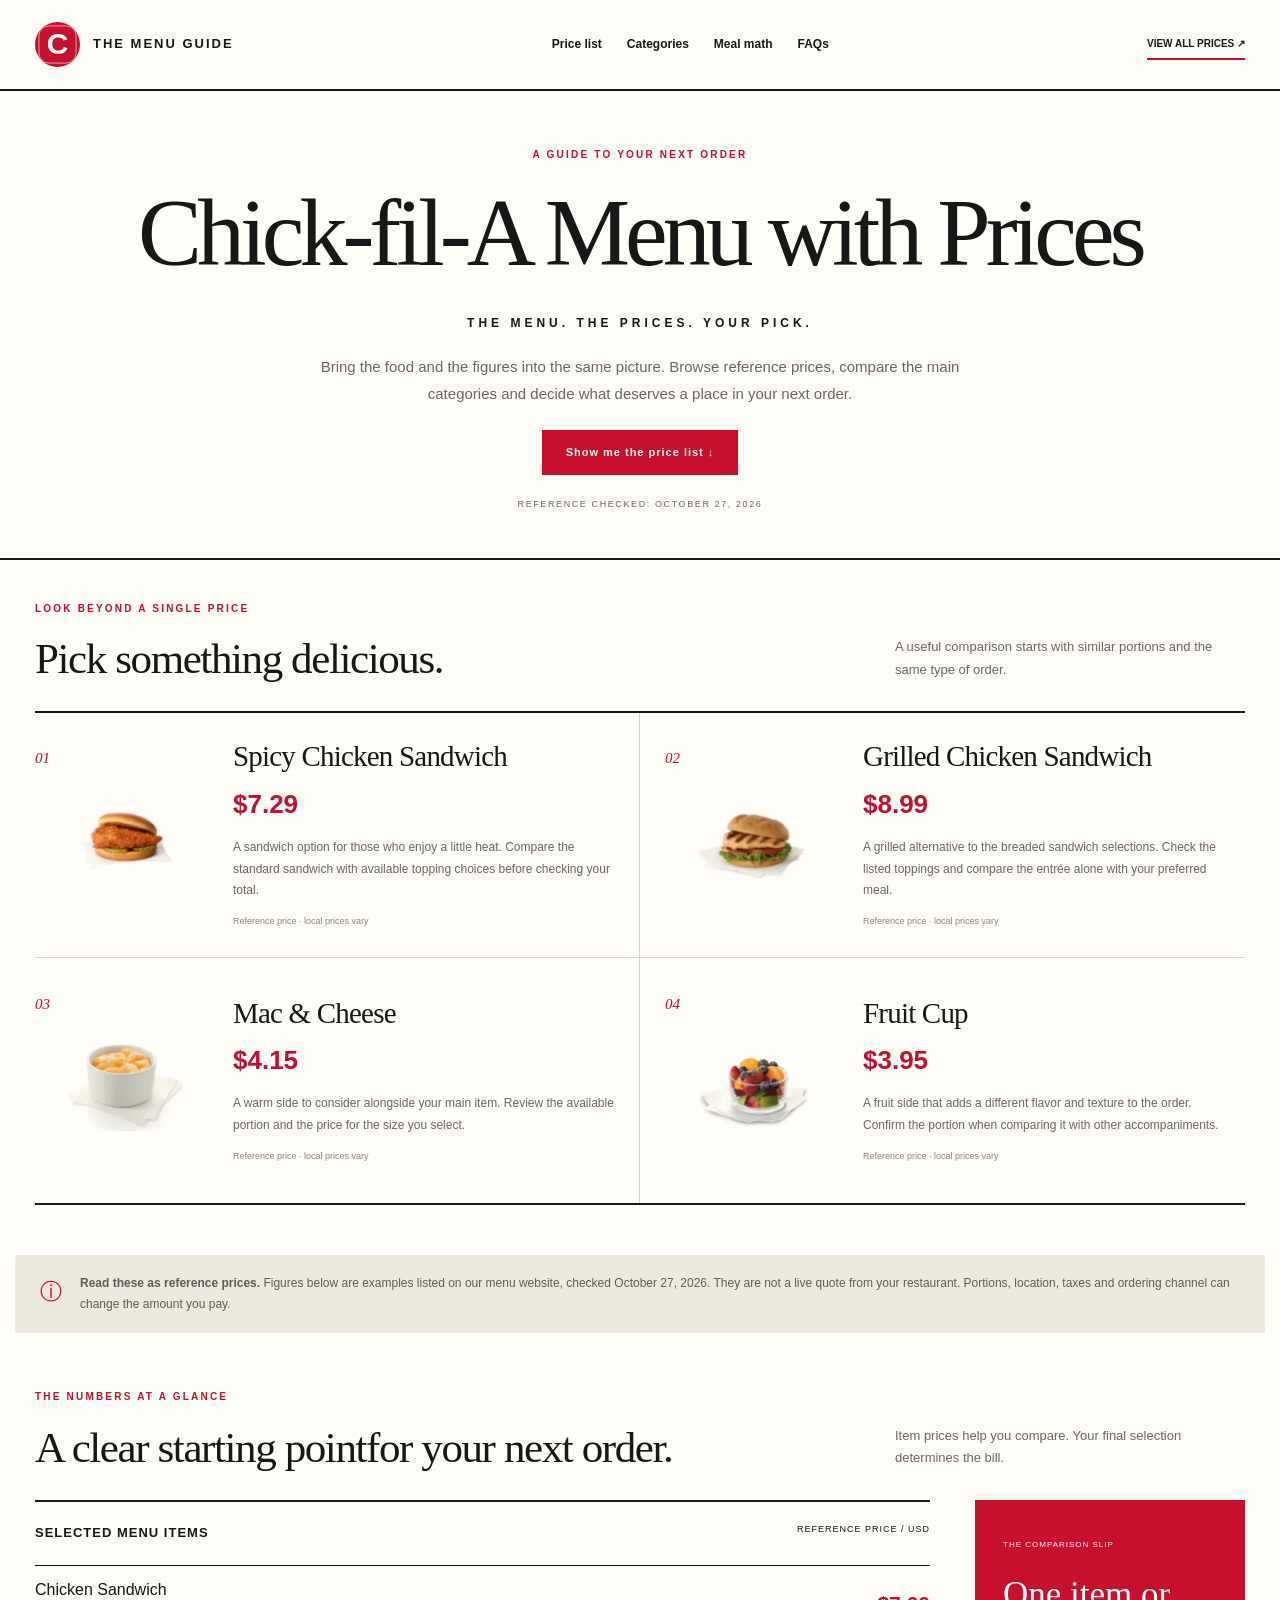
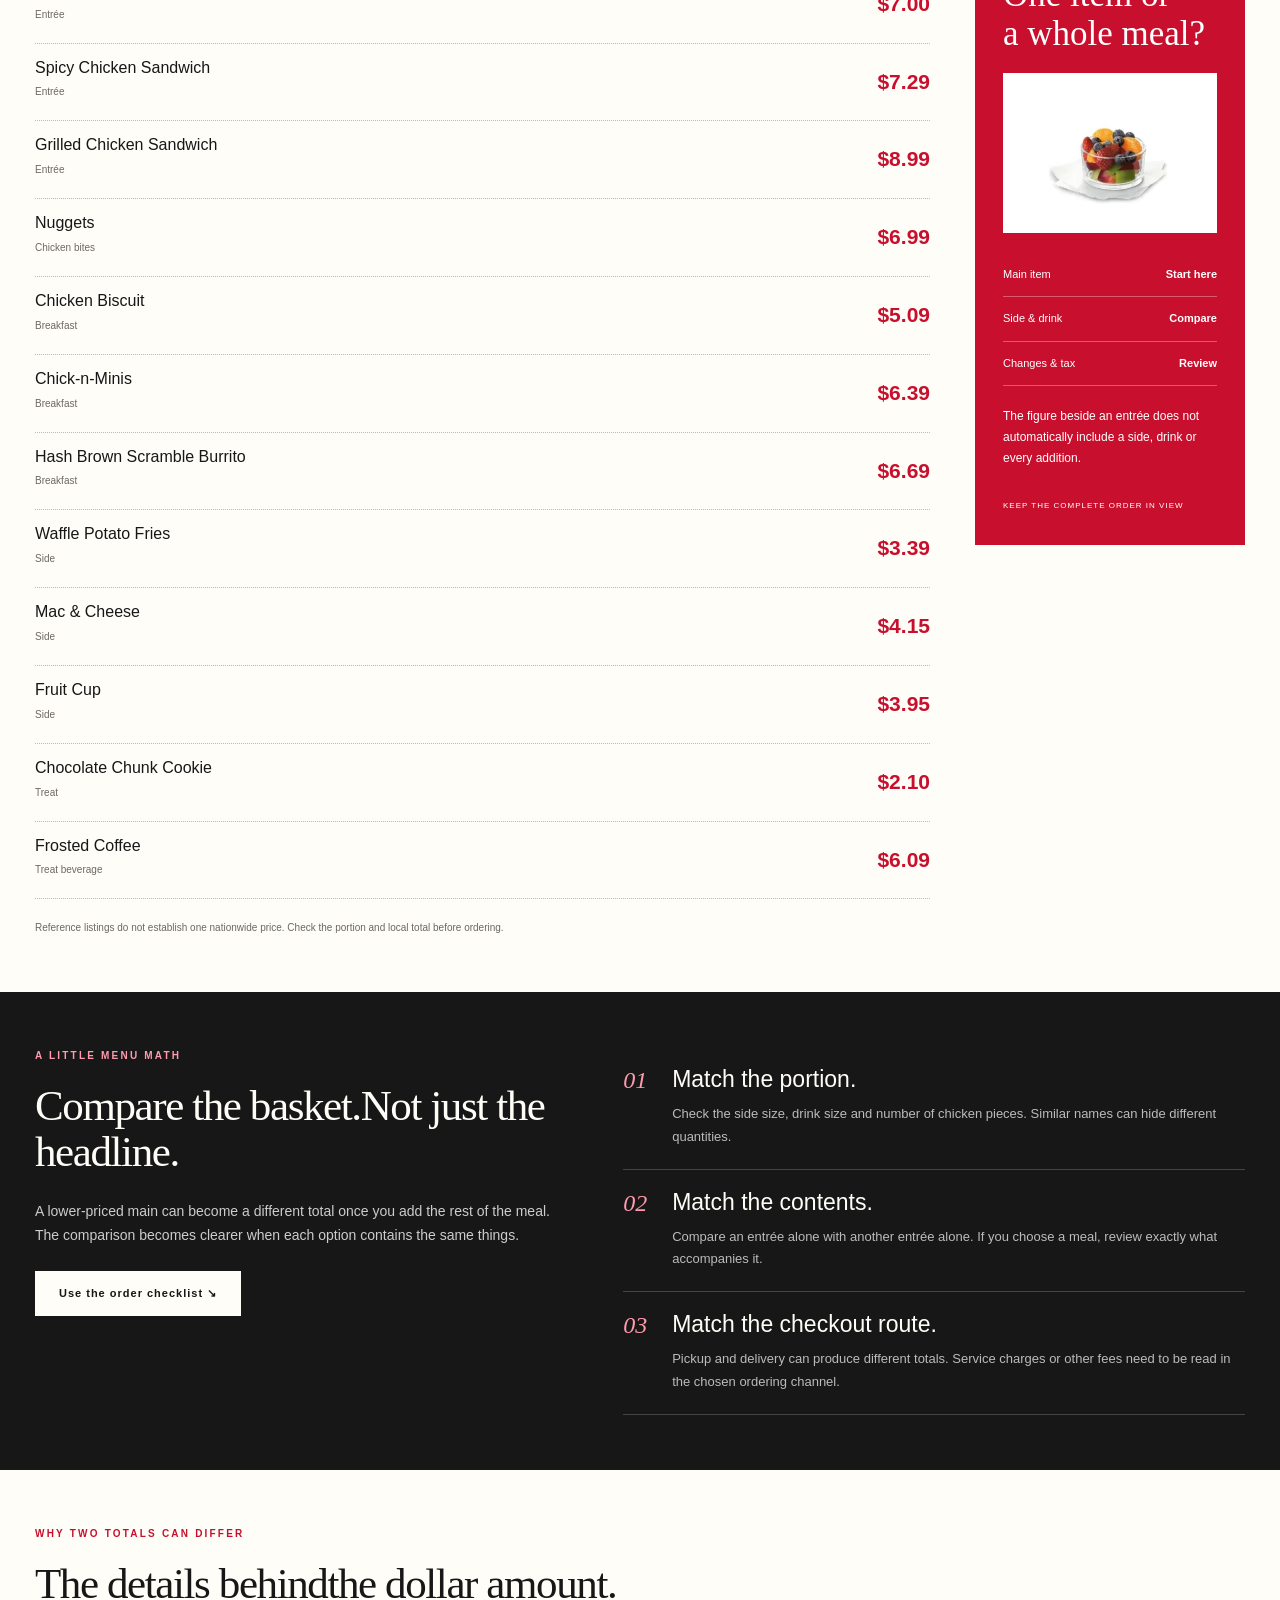
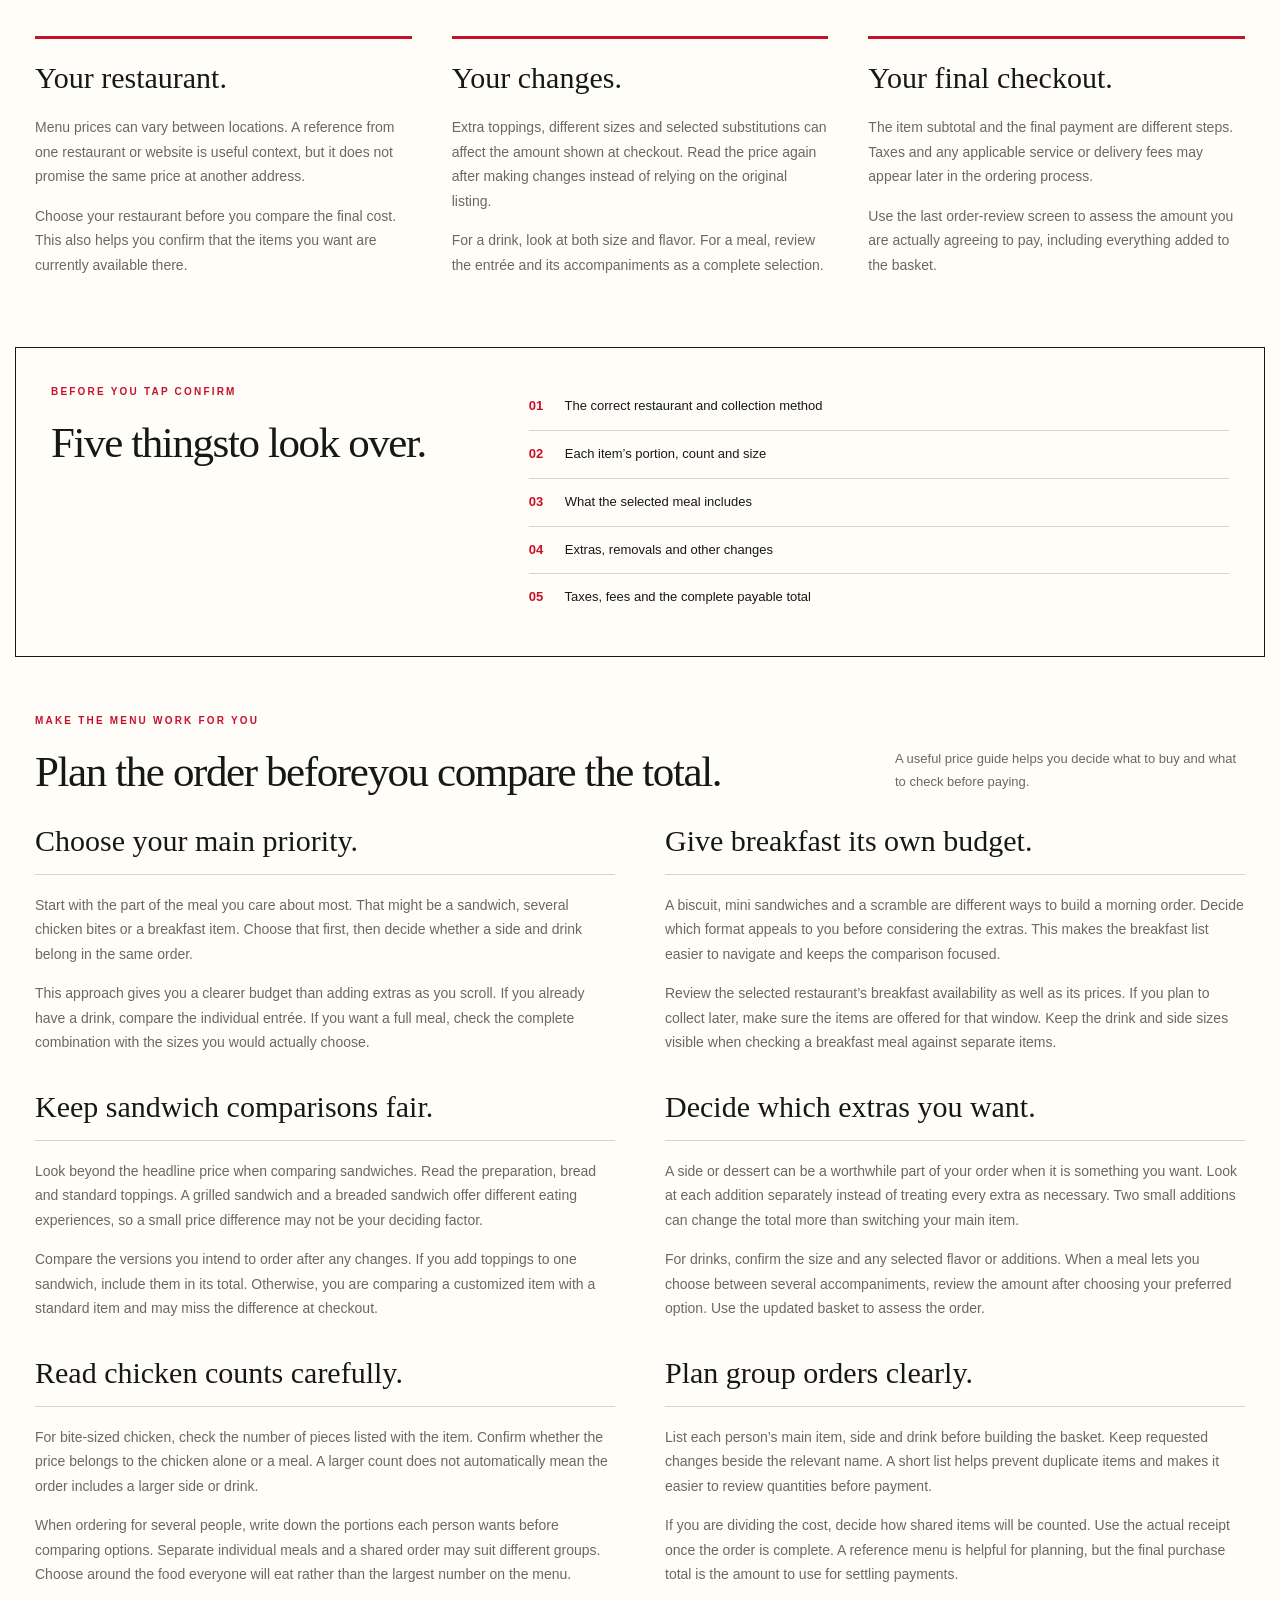
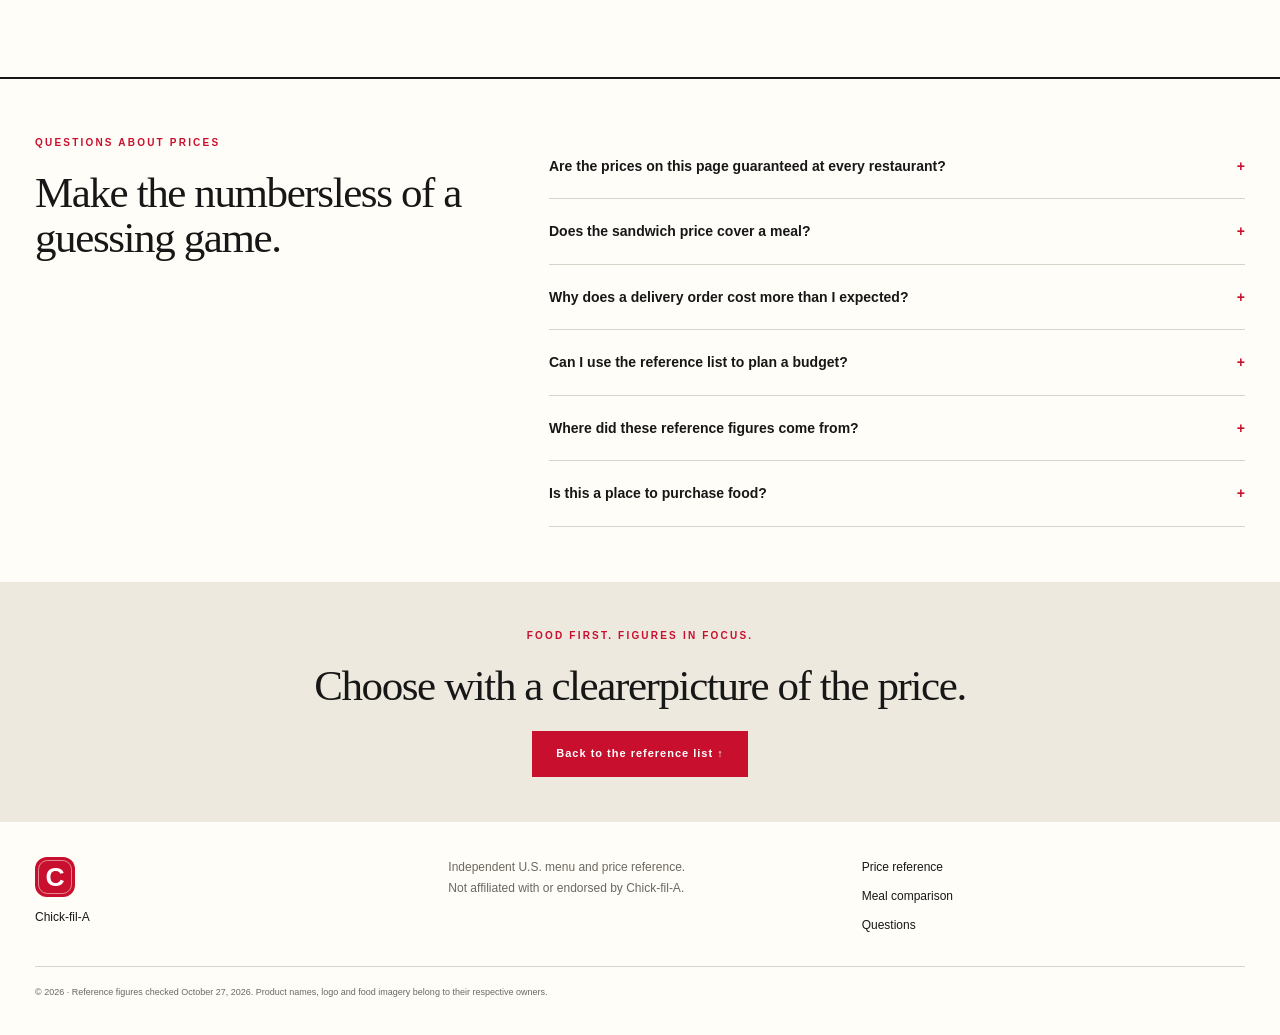
==== commit f448b023: "index.html Updated text for clarity and added a disclaimer about affiliation." ====
--- a/index.html
+++ b/index.html
@@ -178,7 +178,7 @@
 <section class="meal-section" id="meal">
 <div>
 <span class="label">A LITTLE MENU MATH</span>
-<h2>Compare the basket.<br> Not just the headline.</h2>
+<h2>Compare the basket.<br>Not just the headline.</h2>
 <p>A lower-priced main can become a different total once you add the rest of the meal. The comparison becomes clearer when each option contains the same things.</p>
 <a class="primary light" href="#checklist">Use the order checklist ↘</a>
 </div>
@@ -210,7 +210,7 @@
 <div class="section-heading">
 <div>
 <span class="label">WHY TWO TOTALS CAN DIFFER</span>
-<h2>The details behind<br >the dollar amount.</h2>
+<h2>The details behind<br>the dollar amount.</h2>
 </div>
 </div>
 <div class="explain-grid">
@@ -305,13 +305,13 @@
 <img src="[data-uri]" alt="C logo" loading="lazy">
 <a href="https://chickfila-menue.com/">Chick-fil-A</a>
 </div>
-<p>Independent U.S. menu and price reference.</p>
+<p>Independent U.S. menu and price reference.<br>Not affiliated with or endorsed by Chick-fil-A.</p>
 <div class="footer-links">
 <a href="#prices">Price reference</a>
 <a href="#meal">Meal comparison</a>
 <a href="#faqs">Questions</a>
 </div>
-<small>© 2026 · Reference figures checked October 27, 2026.</small>
+<small>© 2026 · Reference figures checked October 27, 2026. Product names, logo and food imagery belong to their respective owners.</small>
 </footer>
 </body>
 </html>
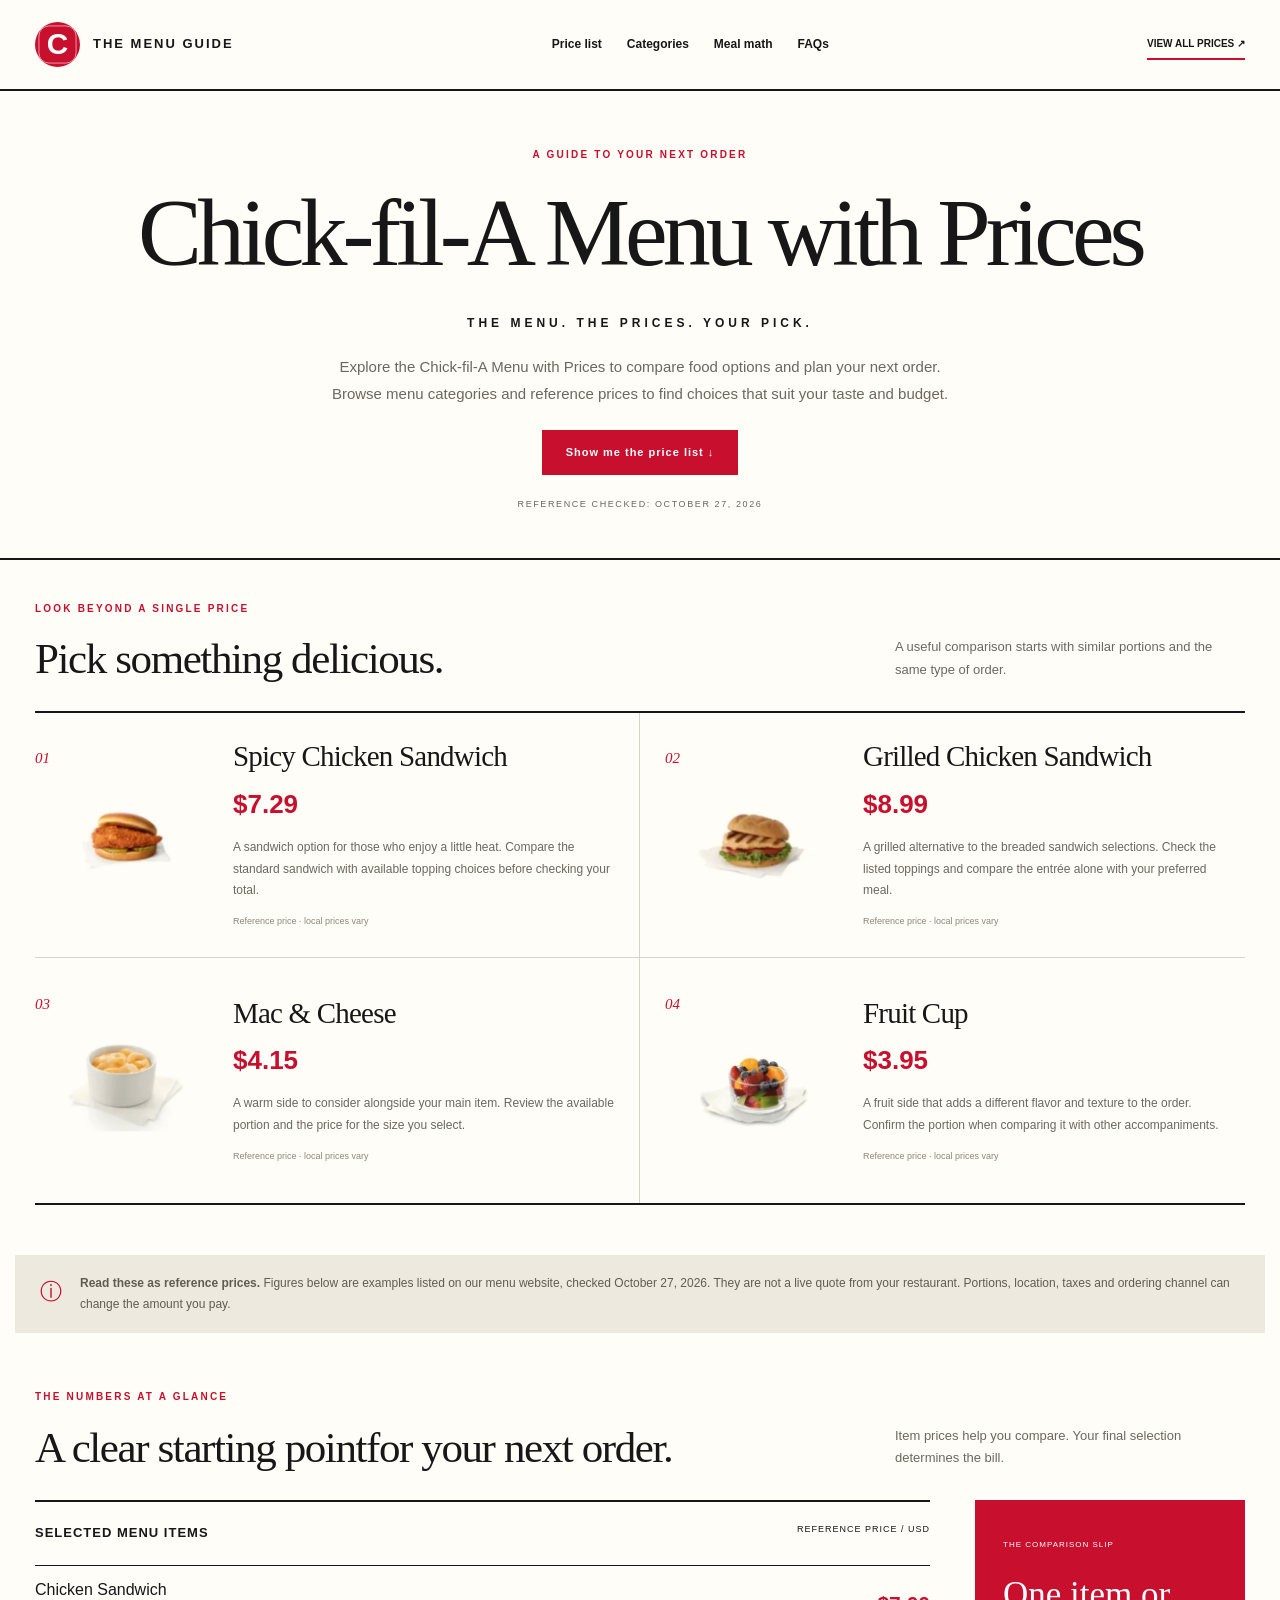
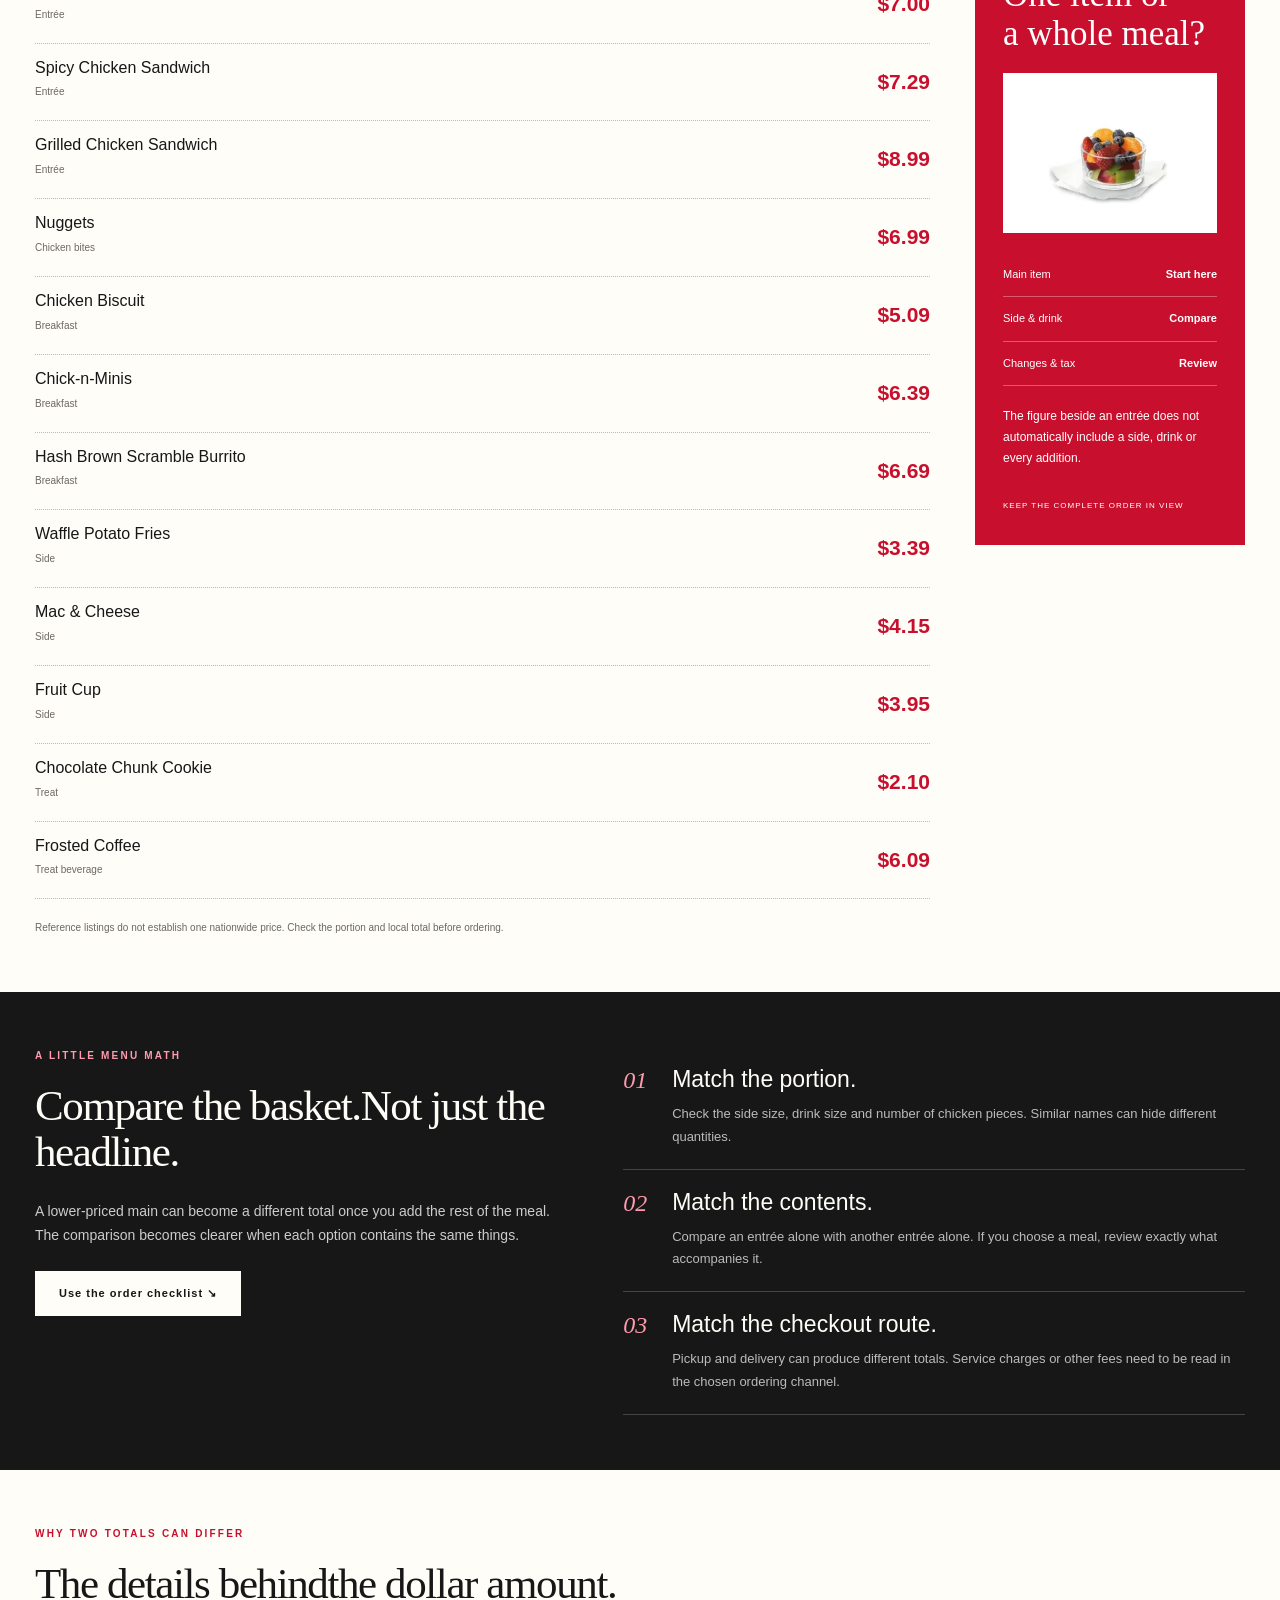
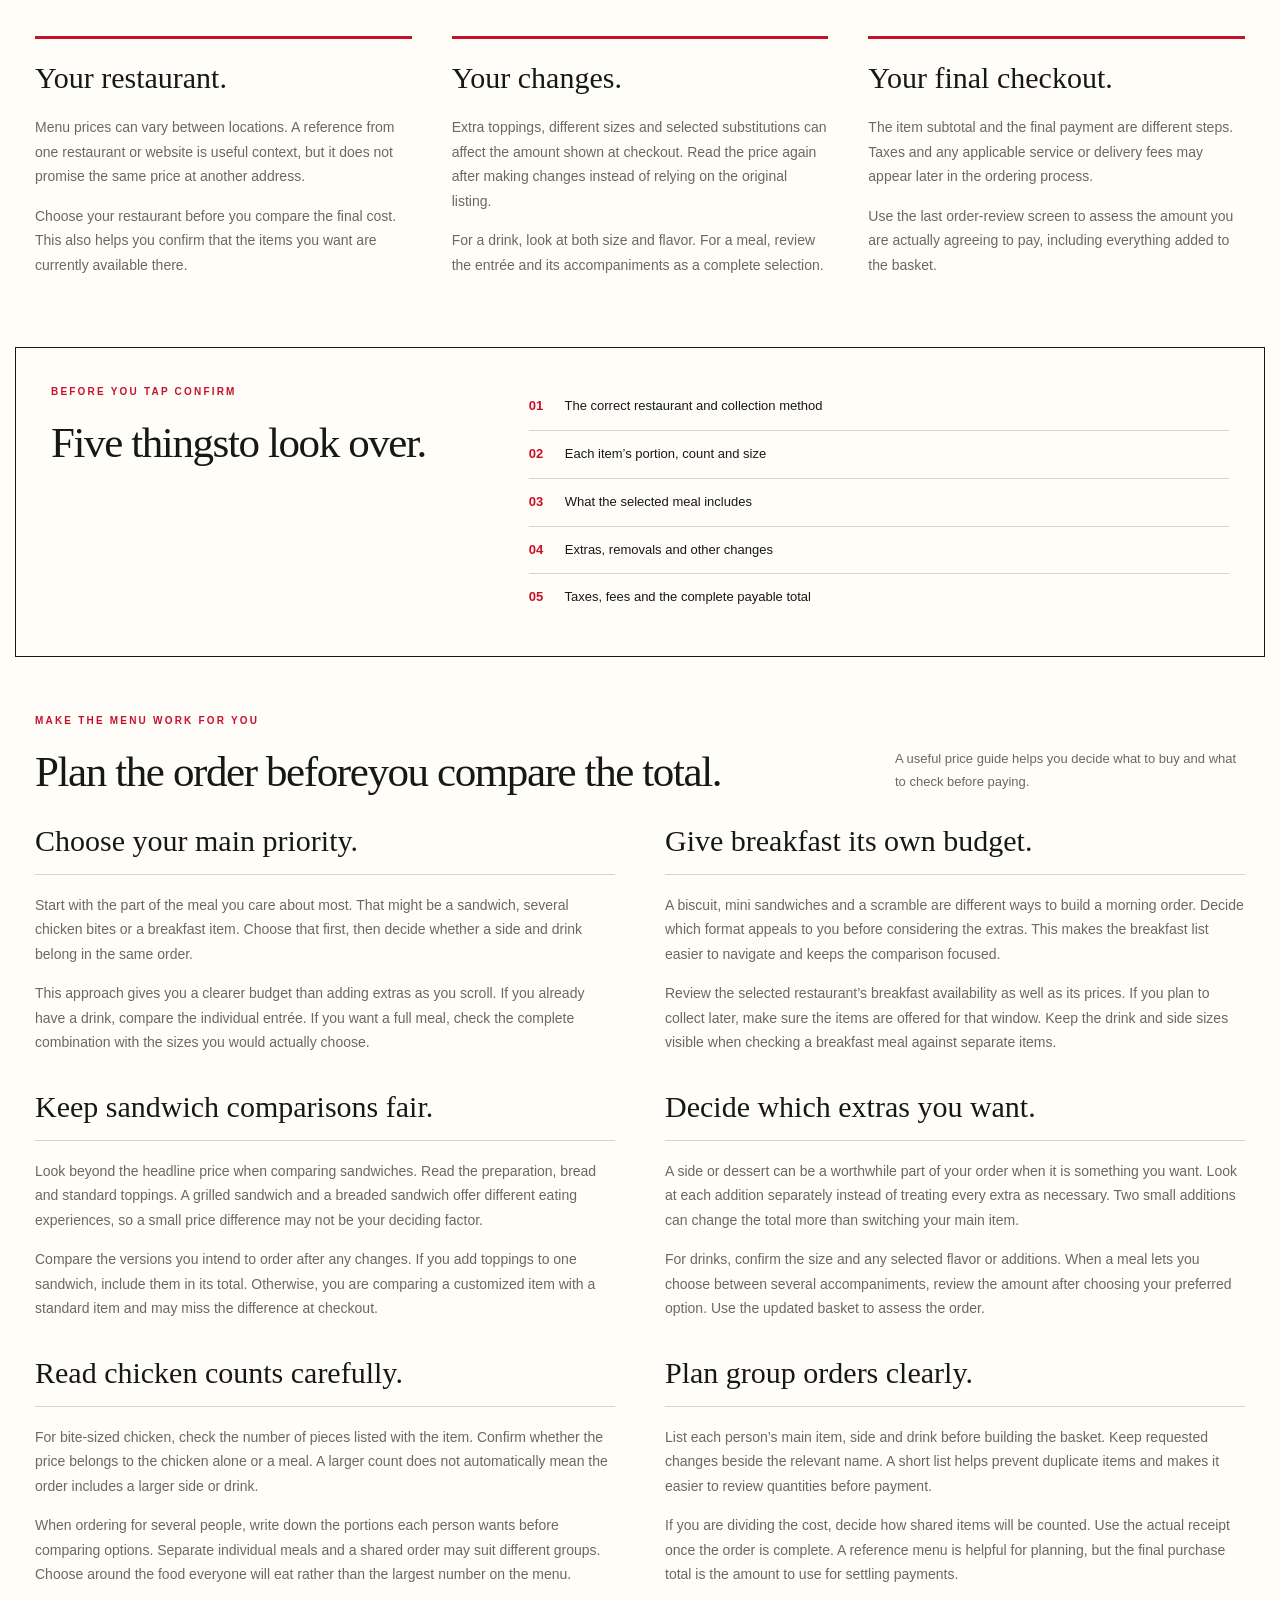
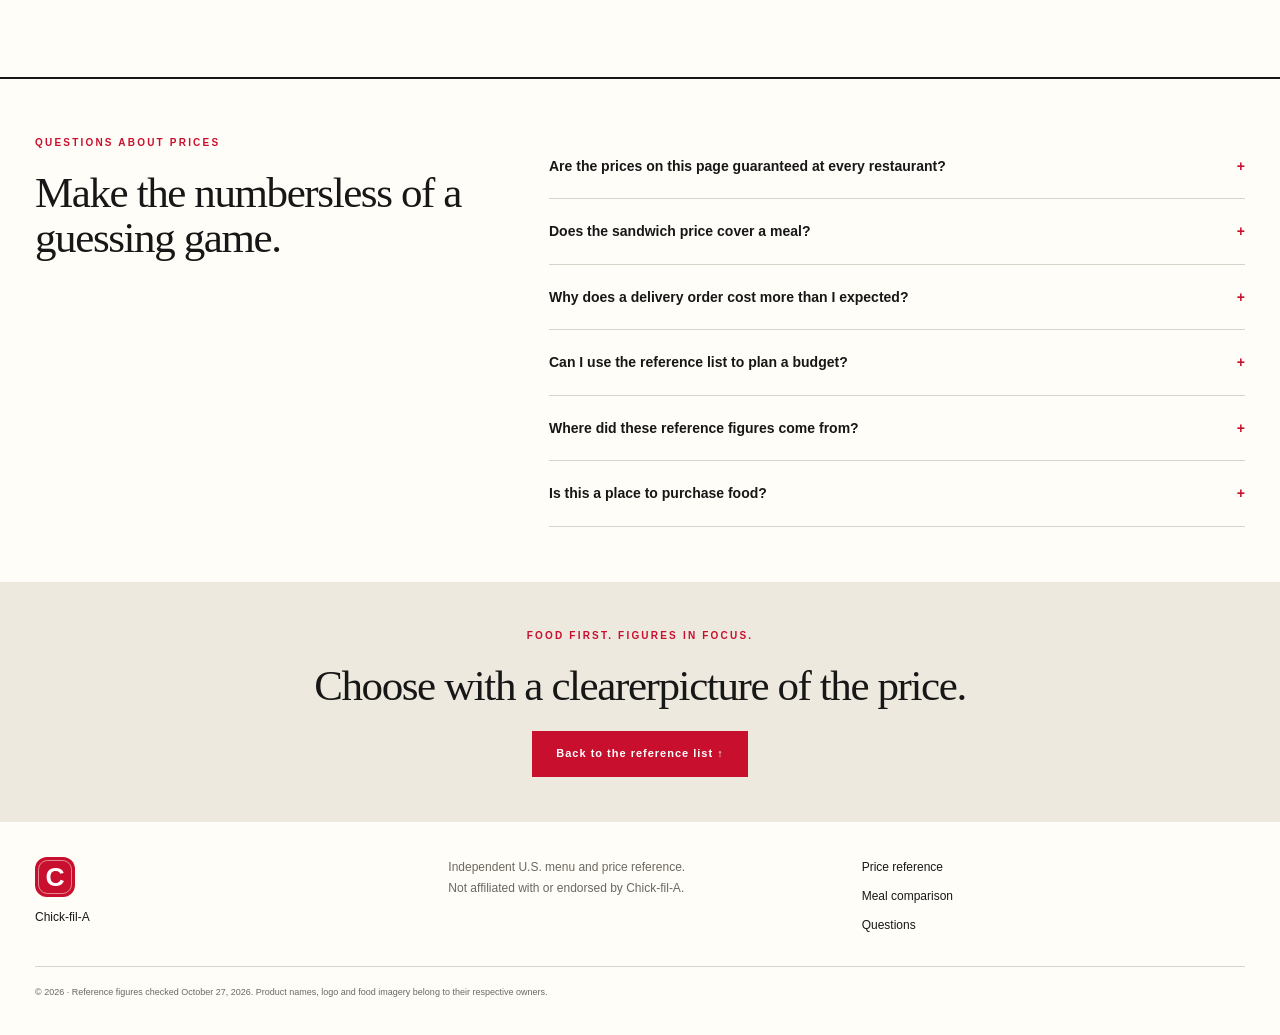
==== commit 579505ed: "index.html Updated the hero section with a new description and link." ====
--- a/index.html
+++ b/index.html
@@ -25,10 +25,10 @@
 <div class="hero-copy">
 <span class="label">A GUIDE TO YOUR NEXT ORDER</span>
 <h1>
-<a href="https://chickfila-menue.com/">Chick-fil-A Menu with Prices</a>
+<a>Chick-fil-A Menu with Prices</a>
 </h1>
 <p>THE MENU. THE PRICES. YOUR PICK.</p>
-<div class="hero-description">Bring the food and the figures into the same picture. Browse reference prices, compare the main categories and decide what deserves a place in your next order.</div>
+<div class="hero-description">Explore the <a href="https://chickfila-menue.com/">Chick-fil-A Menu with Prices</a> to compare food options and plan your next order. Browse menu categories and reference prices to find choices that suit your taste and budget.</div>
 <a class="primary" href="#prices">Show me the price list ↓</a>
 <div class="source-date">REFERENCE CHECKED: OCTOBER 27, 2026</div>
 </div>
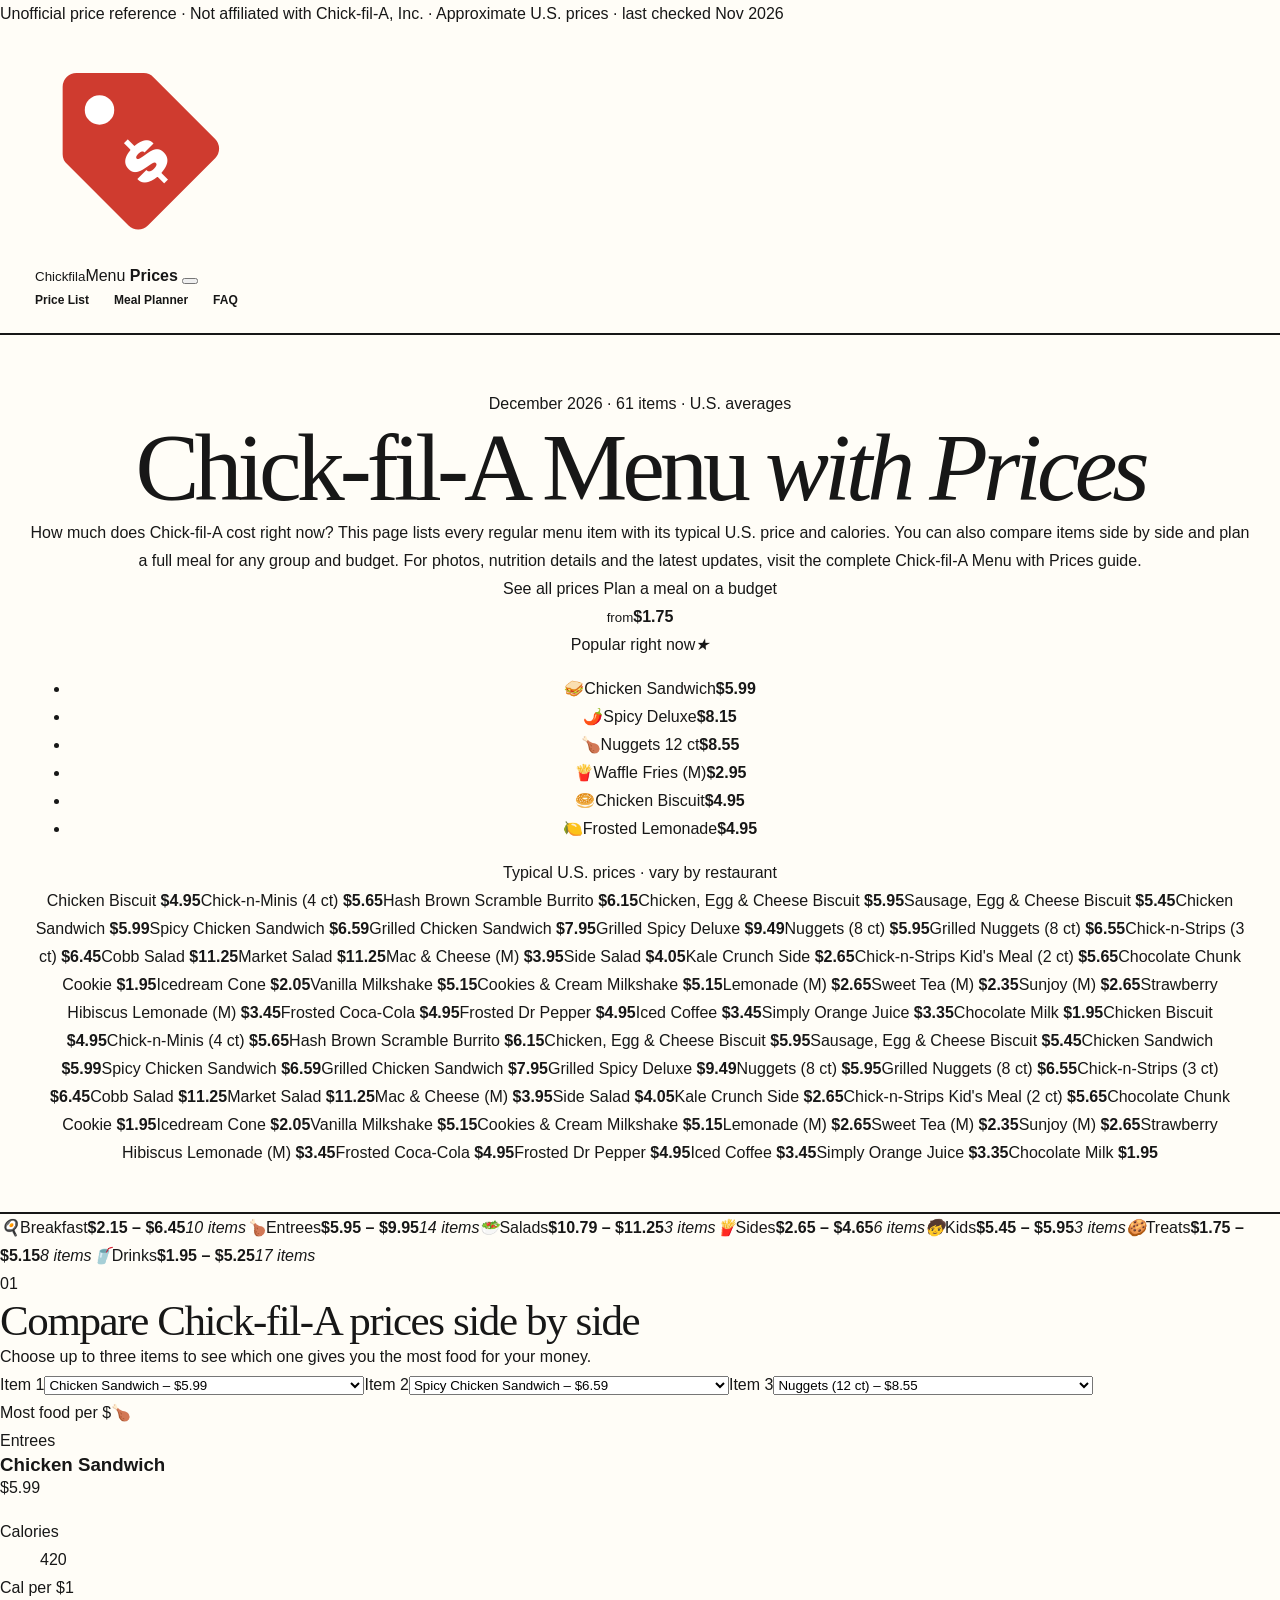
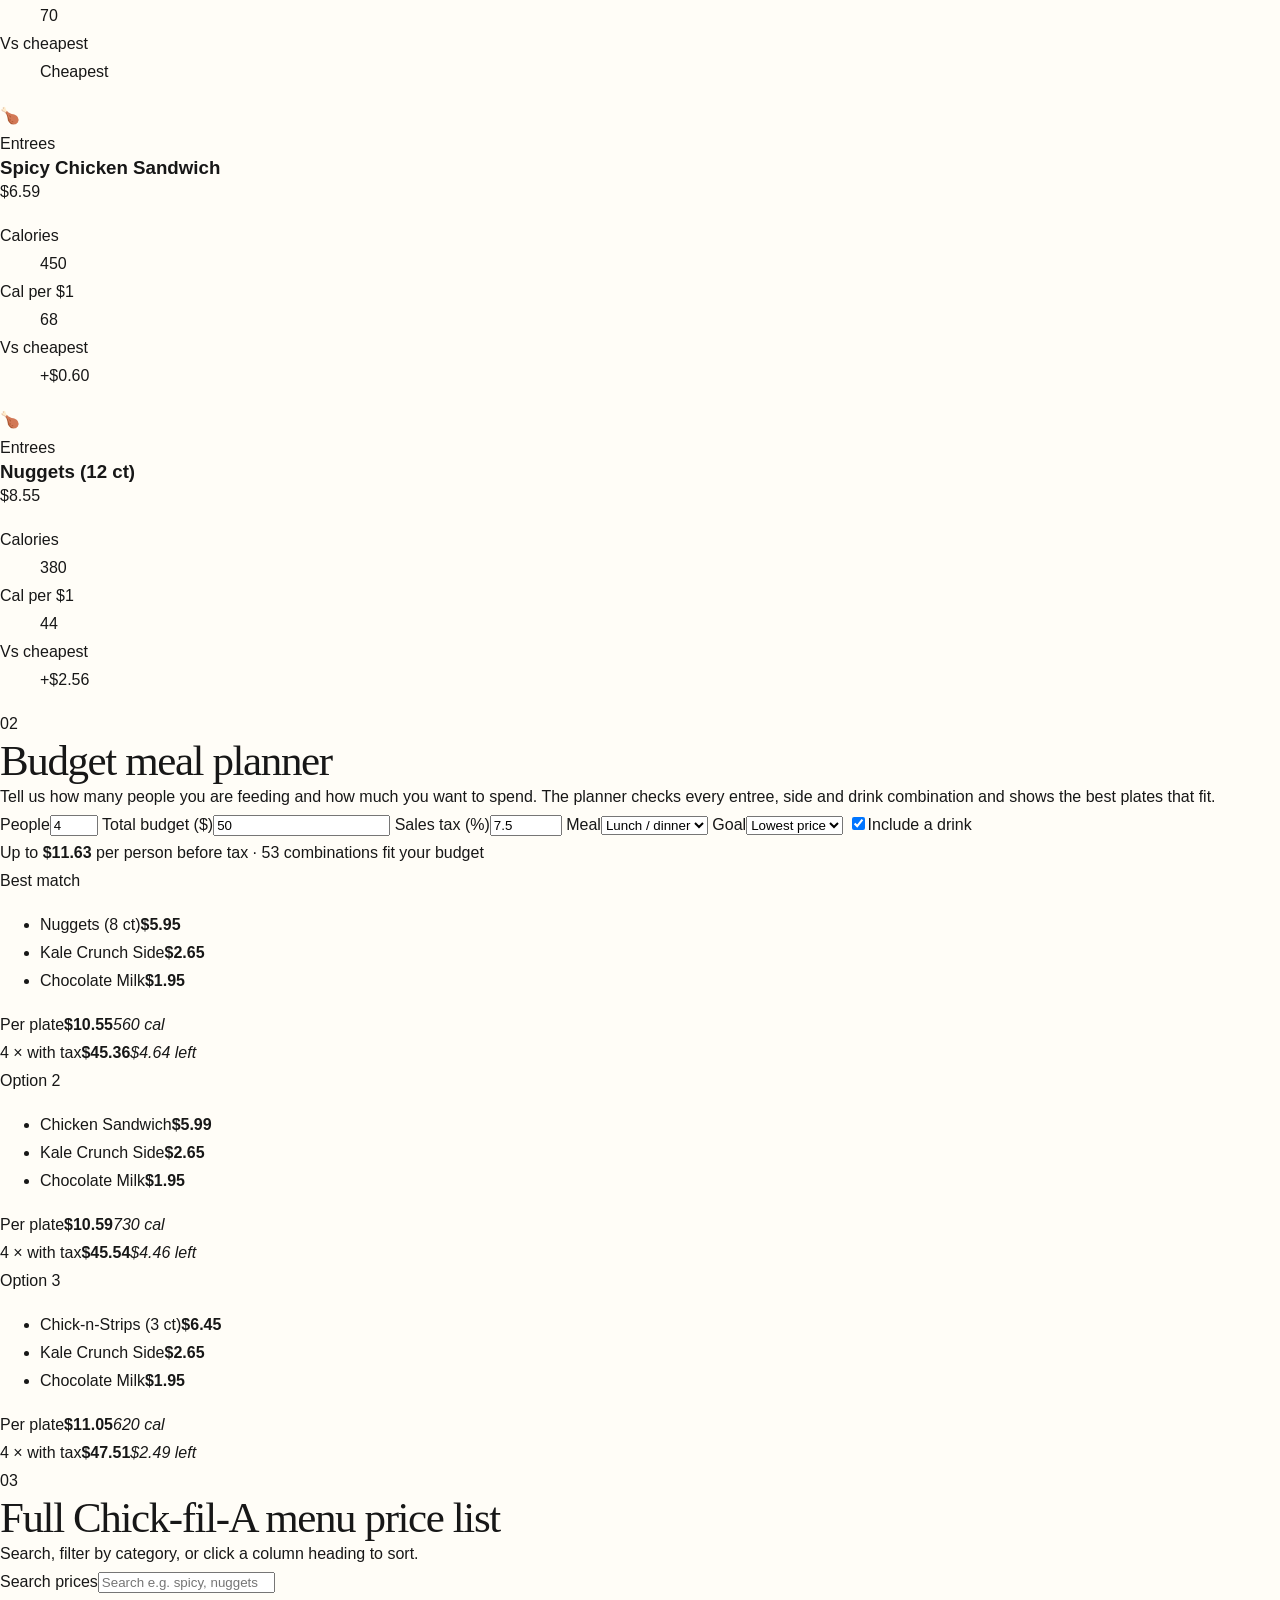
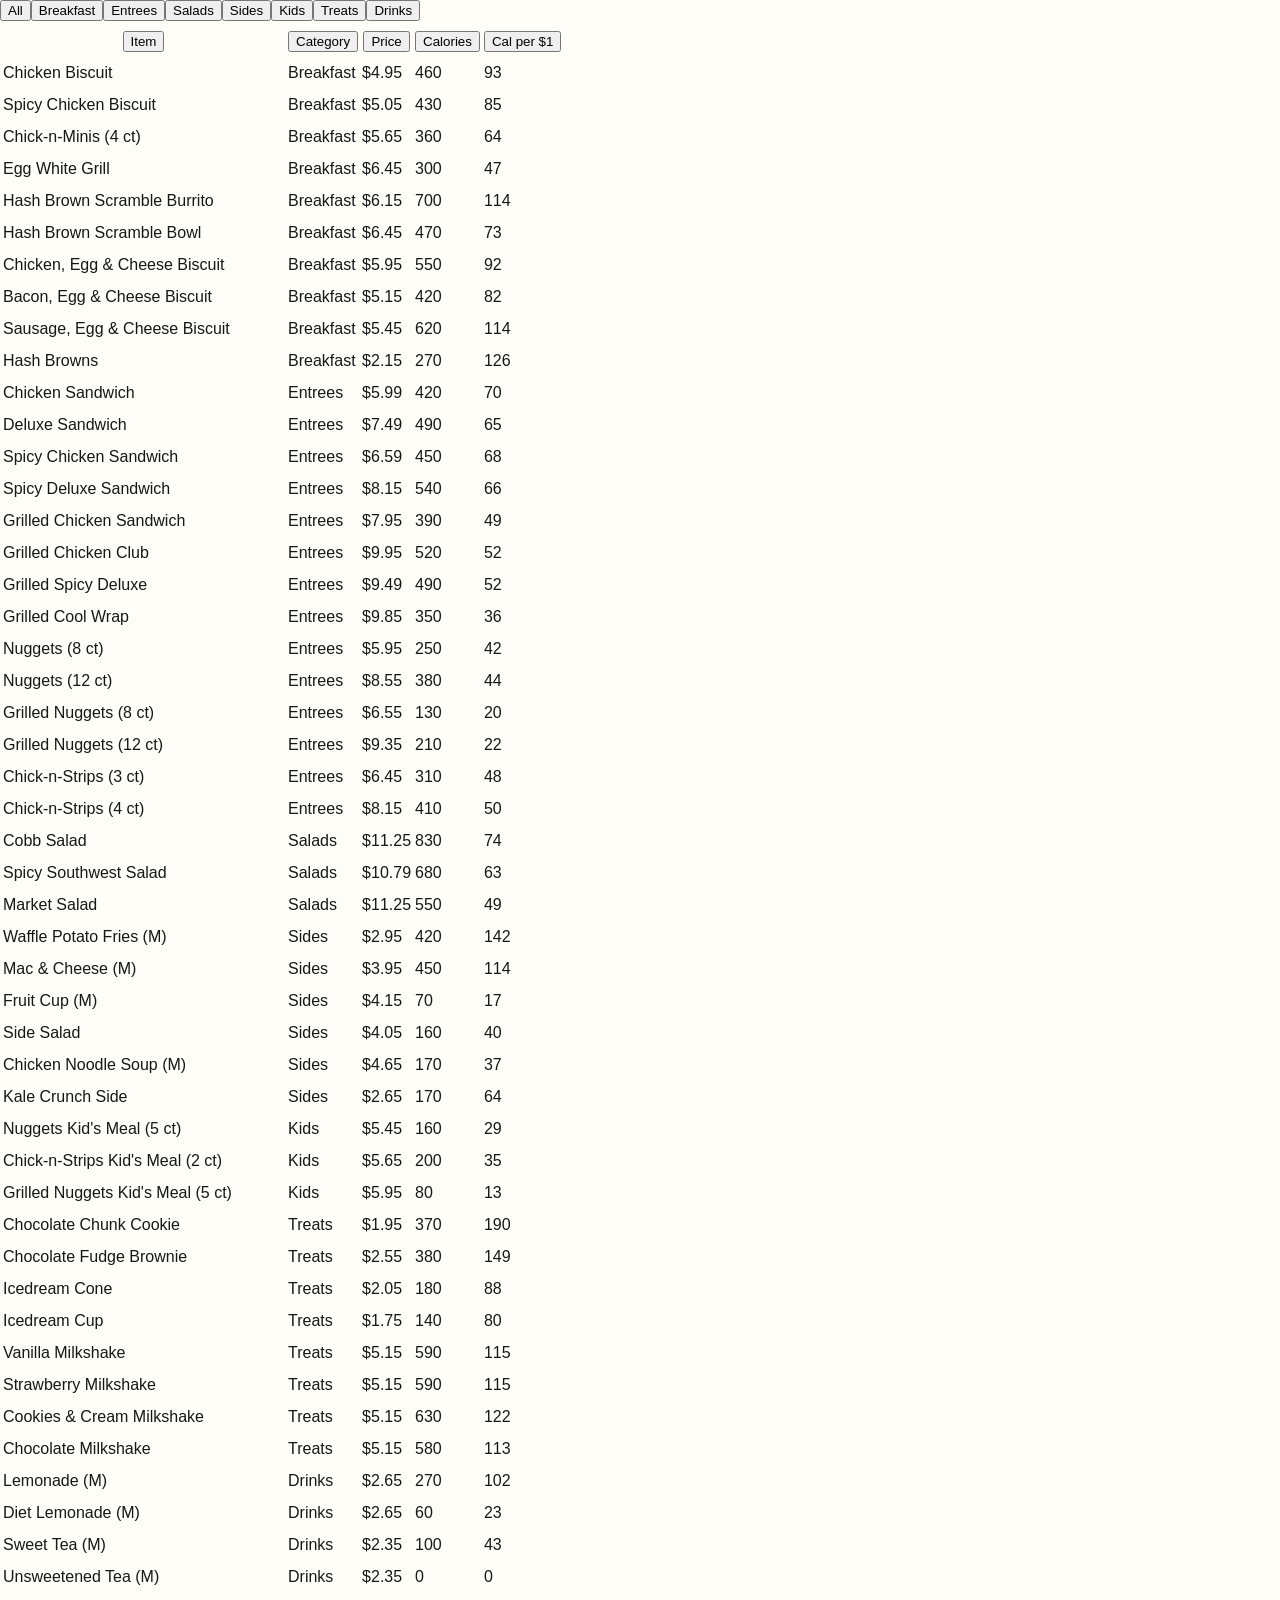
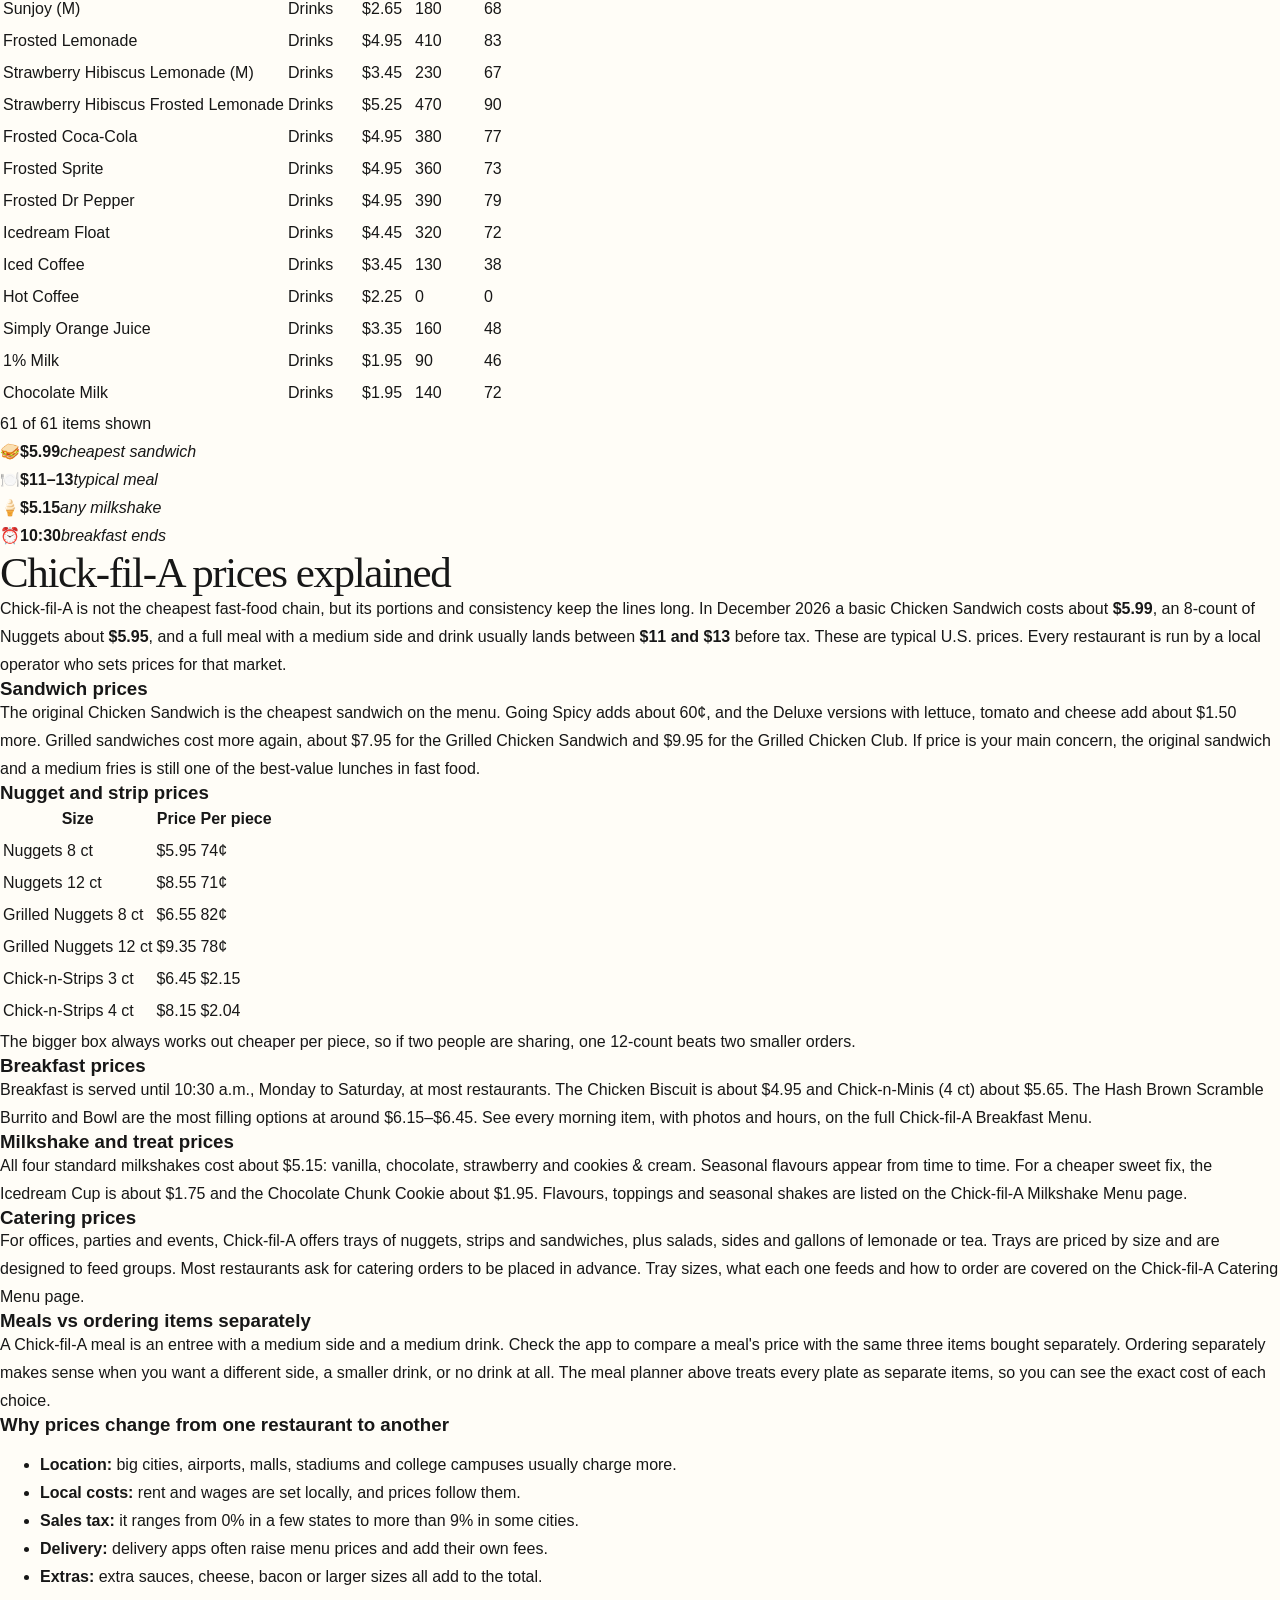
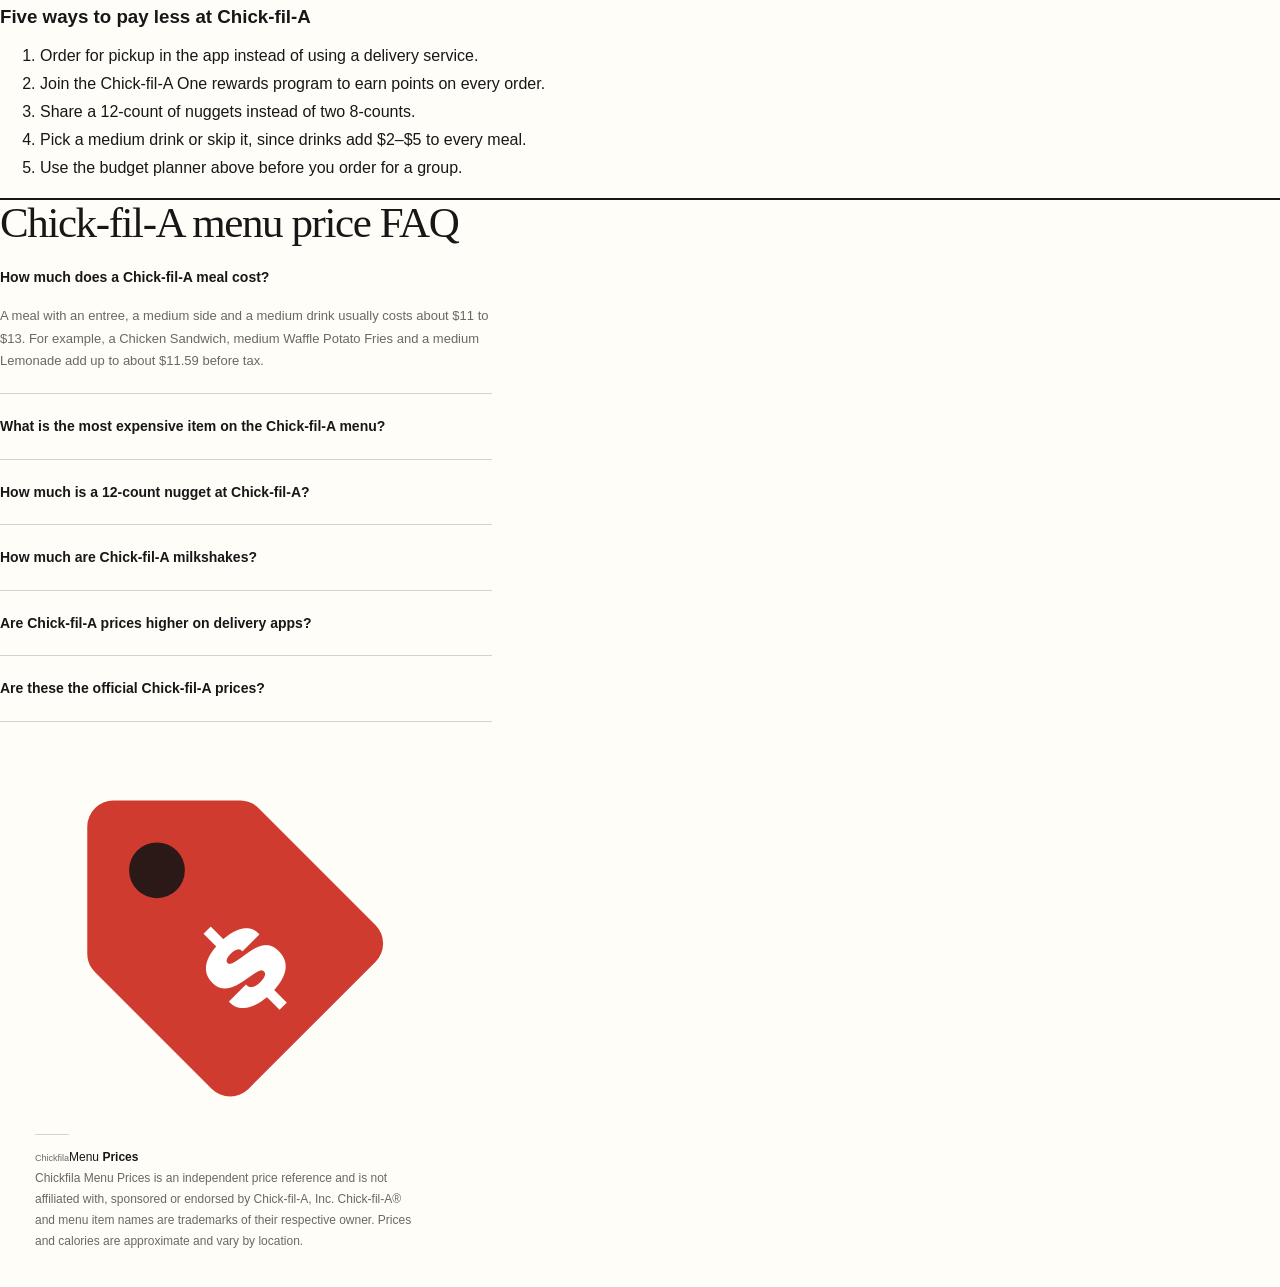
==== commit 3199a3ed: "index.html" ====
--- a/index.html
+++ b/index.html
@@ -1,317 +1,400 @@
-<!doctype html>
+<!DOCTYPE html>
 <html lang="en">
 <head>
-<meta charset="utf-8">
-<meta name="viewport" content="width=device-width,initial-scale=1">
-<title>Chick-fil-A Menu with Prices | U.S. Price Reference</title>
-<meta name="description" content="Explore the Chick-fil-A Menu with Prices, compare sample item prices and understand what changes a meal total. Independent U.S. menu reference.">
+<meta charset="UTF-8">
+<meta name="viewport" content="width=device-width, initial-scale=1">
+<title>Chick-fil-A Menu with Prices (November 2026) – Full Price List &amp; Meal Planner</title>
+<meta name="description" content="Chick-fil-A menu with prices for 61 items: sandwiches, nuggets, breakfast, salads, sides, milkshakes and drinks. Compare items, plan a meal on a budget and see the cheapest picks.">
+<meta name="robots" content="index, follow">
+<meta property="og:title" content="Chick-fil-A Menu with Prices – Price List, Compare &amp; Budget Planner">
+<meta property="og:description" content="Approximate U.S. Chick-fil-A prices for every menu item, plus tools to compare items and plan a meal within your budget.">
+<meta property="og:type" content="website">
+<link rel="preconnect" href="https://fonts.googleapis.com">
+<link rel="preconnect" href="https://fonts.gstatic.com" crossorigin>
+<link href="https://fonts.googleapis.com/css2?family=Archivo:wght@400;500;600;700;800;900&family=DM+Mono:wght@500&display=swap" rel="stylesheet">
 <link rel="stylesheet" href="style.css">
+<script type="application/ld+json">
+{"@context":"https://schema.org","@type":"FAQPage","mainEntity":[
+{"@type":"Question","name":"How much does a Chick-fil-A meal cost?","acceptedAnswer":{"@type":"Answer","text":"A meal with an entree, a medium side and a medium drink usually costs about $11 to $13. For example, a Chicken Sandwich, medium Waffle Potato Fries and a medium Lemonade add up to about $11.59 before tax."}},
+{"@type":"Question","name":"What is the most expensive item on the Chick-fil-A menu?","acceptedAnswer":{"@type":"Answer","text":"On the regular menu, the Cobb Salad and Market Salad are the most expensive single items at about $11.25. Catering trays cost more but are made to feed groups."}},
+{"@type":"Question","name":"How much is a 12-count nugget at Chick-fil-A?","acceptedAnswer":{"@type":"Answer","text":"The 12-count Nuggets cost about $8.55, or roughly 71 cents per nugget. The 8-count costs about $5.95."}},
+{"@type":"Question","name":"How much are Chick-fil-A milkshakes?","acceptedAnswer":{"@type":"Answer","text":"Milkshakes cost about $5.15 each. The four standard flavours are vanilla, chocolate, strawberry and cookies & cream."}},
+{"@type":"Question","name":"Are Chick-fil-A prices higher on delivery apps?","acceptedAnswer":{"@type":"Answer","text":"Usually yes. Delivery apps often show higher menu prices and also add delivery and service fees, so ordering for pickup is normally cheaper."}},
+{"@type":"Question","name":"Are these the official Chick-fil-A prices?","acceptedAnswer":{"@type":"Answer","text":"No. They are approximate U.S. averages collected for reference. Each restaurant sets its own prices, so check the official app for your location."}}]}
+</script>
 </head>
 <body>
-<header>
-<a class="logo" href="#top">
-<img src="[data-uri]" alt="C logo" loading="lazy">
-</a>
-<nav aria-label="Main navigation">
-<a href="#prices">Price list</a>
-<a href="#categories">Categories</a>
-<a href="#meal">Meal math</a>
-<a href="#faqs">FAQs</a>
-</nav>
-<a class="header-tag" href="#prices">VIEW ALL PRICES ↗</a>
+
+<div class="notice">Unofficial price reference · Not affiliated with Chick-fil-A, Inc. · Approximate U.S. prices · last checked Nov 2026</div>
+
+<header class="top">
+  <div class="wrap top-in">
+    <a href="#" class="brand"><svg class="b-mark" viewBox="0 0 44 44" aria-hidden="true"><path d="M6 8a3 3 0 0 1 3-3h14.6a3 3 0 0 1 2.1.9l13.4 13.4a3 3 0 0 1 0 4.2L24.5 38.1a3 3 0 0 1-4.2 0L6.9 24.7A3 3 0 0 1 6 22.6z" fill="#cf3b2f"/><circle cx="14" cy="13" r="3.2" fill="#fff"/><text x="25" y="29" text-anchor="middle" font-family="Archivo,Arial Black,sans-serif" font-weight="900" font-size="15" fill="#fff" transform="rotate(-45 25 25)">$</text></svg><span class="b-txt"><small>Chickfila</small><span>Menu <b>Prices</b></span></span></a>
+    <button class="hamb" aria-label="Open menu" aria-expanded="false"><span></span><span></span></button>
+    <nav class="nav" aria-label="Main">
+      <a href="#prices">Price List</a>
+      <a href="#planner">Meal Planner</a>
+      <a href="#faq">FAQ</a>
+    </nav>
+  </div>
 </header>
-<main id="top">
+
+<main>
 <section class="hero">
-<div class="hero-copy">
-<span class="label">A GUIDE TO YOUR NEXT ORDER</span>
-<h1>
-<a>Chick-fil-A Menu with Prices</a>
-</h1>
-<p>THE MENU. THE PRICES. YOUR PICK.</p>
-<div class="hero-description">Explore the <a href="https://chickfila-menue.com/">Chick-fil-A Menu with Prices</a> to compare food options and plan your next order. Browse menu categories and reference prices to find choices that suit your taste and budget.</div>
-<a class="primary" href="#prices">Show me the price list ↓</a>
-<div class="source-date">REFERENCE CHECKED: OCTOBER 27, 2026</div>
-</div>
-</section>
-<section class="category-section" id="categories">
-<div class="section-heading">
-<div>
-<span class="label">LOOK BEYOND A SINGLE PRICE</span>
-<h2>Pick something delicious.</h2>
-</div>
-<p>A useful comparison starts with similar portions and the same type of order.</p>
-</div>
-<div class="category-grid menu-board">
-<article class="category"><div class="category-image"><img src="[data-uri]" alt="Spicy Chicken Sandwich" loading="lazy"><span>01</span></div><div class="category-copy"><h3>Spicy Chicken Sandwich</h3><strong class="product-price">$7.29</strong><p>A sandwich option for those who enjoy a little heat. Compare the standard sandwich with available topping choices before checking your total.</p><small>Reference price · local prices vary</small></div></article>
-<article class="category"><div class="category-image"><img src="[data-uri]" alt="Grilled Chicken Sandwich" loading="lazy"><span>02</span></div><div class="category-copy"><h3>Grilled Chicken Sandwich</h3><strong class="product-price">$8.99</strong><p>A grilled alternative to the breaded sandwich selections. Check the listed toppings and compare the entrée alone with your preferred meal.</p><small>Reference price · local prices vary</small></div></article>
-<article class="category"><div class="category-image"><img src="[data-uri]" alt="Mac &amp; Cheese" loading="lazy"><span>03</span></div><div class="category-copy"><h3>Mac &amp; Cheese</h3><strong class="product-price">$4.15</strong><p>A warm side to consider alongside your main item. Review the available portion and the price for the size you select.</p><small>Reference price · local prices vary</small></div></article>
-<article class="category"><div class="category-image"><img src="[data-uri]" alt="Fruit Cup" loading="lazy"><span>04</span></div><div class="category-copy"><h3>Fruit Cup</h3><strong class="product-price">$3.95</strong><p>A fruit side that adds a different flavor and texture to the order. Confirm the portion when comparing it with other accompaniments.</p><small>Reference price · local prices vary</small></div></article>
-</div>
-</section>
-<section class="price-notice">
-<span>ⓘ</span>
-<p>
-<b>Read these as reference prices.</b> Figures below are examples listed on our menu website, checked October 27, 2026. They are not a live quote from your restaurant. Portions, location, taxes and ordering channel can change the amount you pay.</p>
-</section>
-<section class="section" id="prices">
-<div class="section-heading">
-<div>
-<span class="label">THE NUMBERS AT A GLANCE</span>
-<h2>A clear starting point<br>for your next order.</h2>
-</div>
-<p>Item prices help you compare. Your final selection determines the bill.</p>
-</div>
-<div class="price-layout">
-<div class="price-table">
-<div class="table-title">
-<b>Selected menu items</b>
-<span>REFERENCE PRICE / USD</span>
-</div>
-<div class="price-row">
-<div>
-<h3>Chicken Sandwich</h3>
-<span>Entrée</span>
-</div>
-<b>$7.00</b>
-</div>
-<div class="price-row">
-<div>
-<h3>Spicy Chicken Sandwich</h3>
-<span>Entrée</span>
-</div>
-<b>$7.29</b>
-</div>
-<div class="price-row">
-<div>
-<h3>Grilled Chicken Sandwich</h3>
-<span>Entrée</span>
-</div>
-<b>$8.99</b>
-</div>
-<div class="price-row">
-<div>
-<h3>Nuggets</h3>
-<span>Chicken bites</span>
-</div>
-<b>$6.99</b>
-</div>
-<div class="price-row">
-<div>
-<h3>Chicken Biscuit</h3>
-<span>Breakfast</span>
-</div>
-<b>$5.09</b>
-</div>
-<div class="price-row">
-<div>
-<h3>Chick-n-Minis</h3>
-<span>Breakfast</span>
-</div>
-<b>$6.39</b>
-</div>
-<div class="price-row">
-<div>
-<h3>Hash Brown Scramble Burrito</h3>
-<span>Breakfast</span>
-</div>
-<b>$6.69</b>
-</div>
-<div class="price-row">
-<div>
-<h3>Waffle Potato Fries</h3>
-<span>Side</span>
-</div>
-<b>$3.39</b>
-</div>
-<div class="price-row">
-<div>
-<h3>Mac & Cheese</h3>
-<span>Side</span>
-</div>
-<b>$4.15</b>
-</div>
-<div class="price-row">
-<div>
-<h3>Fruit Cup</h3>
-<span>Side</span>
-</div>
-<b>$3.95</b>
-</div>
-<div class="price-row">
-<div>
-<h3>Chocolate Chunk Cookie</h3>
-<span>Treat</span>
-</div>
-<b>$2.10</b>
-</div>
-<div class="price-row">
-<div>
-<h3>Frosted Coffee</h3>
-<span>Treat beverage</span>
-</div>
-<b>$6.09</b>
-</div>
-<div class="table-note">Reference listings do not establish one nationwide price. Check the portion and local total before ordering.</div>
-</div>
-<aside class="receipt">
-<span class="receipt-top">THE COMPARISON SLIP</span>
-<h3>One item or<br>a whole meal?</h3>
-<img src="[data-uri]" alt="Fruit Cup" loading="lazy">
-<div>
-<span>Main item</span>
-<b>Start here</b>
-</div>
-<div>
-<span>Side & drink</span>
-<b>Compare</b>
-</div>
-<div>
-<span>Changes & tax</span>
-<b>Review</b>
-</div>
-<p>The figure beside an entrée does not automatically include a side, drink or every addition.</p>
-<span class="receipt-end">KEEP THE COMPLETE ORDER IN VIEW</span>
-</aside>
-</div>
-</section>
-
-<section class="meal-section" id="meal">
-<div>
-<span class="label">A LITTLE MENU MATH</span>
-<h2>Compare the basket.<br>Not just the headline.</h2>
-<p>A lower-priced main can become a different total once you add the rest of the meal. The comparison becomes clearer when each option contains the same things.</p>
-<a class="primary light" href="#checklist">Use the order checklist ↘</a>
-</div>
-<div class="meal-steps">
-<article>
-<b>01</b>
-<div>
-<h3>Match the portion.</h3>
-<p>Check the side size, drink size and number of chicken pieces. Similar names can hide different quantities.</p>
-</div>
-</article>
-<article>
-<b>02</b>
-<div>
-<h3>Match the contents.</h3>
-<p>Compare an entrée alone with another entrée alone. If you choose a meal, review exactly what accompanies it.</p>
-</div>
-</article>
-<article>
-<b>03</b>
-<div>
-<h3>Match the checkout route.</h3>
-<p>Pickup and delivery can produce different totals. Service charges or other fees need to be read in the chosen ordering channel.</p>
-</div>
-</article>
-</div>
-</section>
-<section class="section">
-<div class="section-heading">
-<div>
-<span class="label">WHY TWO TOTALS CAN DIFFER</span>
-<h2>The details behind<br>the dollar amount.</h2>
-</div>
-</div>
-<div class="explain-grid">
-<article>
-<h3>Your restaurant.</h3>
-<p>Menu prices can vary between locations. A reference from one restaurant or website is useful context, but it does not promise the same price at another address.</p>
-<p>Choose your restaurant before you compare the final cost. This also helps you confirm that the items you want are currently available there.</p>
-</article>
-<article>
-<h3>Your changes.</h3>
-<p>Extra toppings, different sizes and selected substitutions can affect the amount shown at checkout. Read the price again after making changes instead of relying on the original listing.</p>
-<p>For a drink, look at both size and flavor. For a meal, review the entrée and its accompaniments as a complete selection.</p>
-</article>
-<article>
-<h3>Your final checkout.</h3>
-<p>The item subtotal and the final payment are different steps. Taxes and any applicable service or delivery fees may appear later in the ordering process.</p>
-<p>Use the last order-review screen to assess the amount you are actually agreeing to pay, including everything added to the basket.</p>
-</article>
-</div>
-</section>
-<section id="checklist" class="checklist">
-<div>
-<span class="label">BEFORE YOU TAP CONFIRM</span>
-<h2>Five things<br>to look over.</h2>
-</div>
-<ol>
-<li>
-<span>01</span> The correct restaurant and collection method</li>
-<li>
-<span>02</span> Each item’s portion, count and size</li>
-<li>
-<span>03</span> What the selected meal includes</li>
-<li>
-<span>04</span> Extras, removals and other changes</li>
-<li>
-<span>05</span> Taxes, fees and the complete payable total</li>
-</ol>
-</section>
-<section class="section buying-guide" id="price-guide"><div class="section-heading"><div><span class="label">MAKE THE MENU WORK FOR YOU</span><h2>Plan the order before<br>you compare the total.</h2></div><p>A useful price guide helps you decide what to buy and what to check before paying.</p></div><div class="buying-grid">
-<article><h3>Choose your main priority.</h3><p>Start with the part of the meal you care about most. That might be a sandwich, several chicken bites or a breakfast item. Choose that first, then decide whether a side and drink belong in the same order.</p><p>This approach gives you a clearer budget than adding extras as you scroll. If you already have a drink, compare the individual entrée. If you want a full meal, check the complete combination with the sizes you would actually choose.</p></article>
-<article><h3>Keep sandwich comparisons fair.</h3><p>Look beyond the headline price when comparing sandwiches. Read the preparation, bread and standard toppings. A grilled sandwich and a breaded sandwich offer different eating experiences, so a small price difference may not be your deciding factor.</p><p>Compare the versions you intend to order after any changes. If you add toppings to one sandwich, include them in its total. Otherwise, you are comparing a customized item with a standard item and may miss the difference at checkout.</p></article>
-<article><h3>Read chicken counts carefully.</h3><p>For bite-sized chicken, check the number of pieces listed with the item. Confirm whether the price belongs to the chicken alone or a meal. A larger count does not automatically mean the order includes a larger side or drink.</p><p>When ordering for several people, write down the portions each person wants before comparing options. Separate individual meals and a shared order may suit different groups. Choose around the food everyone will eat rather than the largest number on the menu.</p></article>
-<article><h3>Give breakfast its own budget.</h3><p>A biscuit, mini sandwiches and a scramble are different ways to build a morning order. Decide which format appeals to you before considering the extras. This makes the breakfast list easier to navigate and keeps the comparison focused.</p><p>Review the selected restaurant’s breakfast availability as well as its prices. If you plan to collect later, make sure the items are offered for that window. Keep the drink and side sizes visible when checking a breakfast meal against separate items.</p></article>
-<article><h3>Decide which extras you want.</h3><p>A side or dessert can be a worthwhile part of your order when it is something you want. Look at each addition separately instead of treating every extra as necessary. Two small additions can change the total more than switching your main item.</p><p>For drinks, confirm the size and any selected flavor or additions. When a meal lets you choose between several accompaniments, review the amount after choosing your preferred option. Use the updated basket to assess the order.</p></article>
-<article><h3>Plan group orders clearly.</h3><p>List each person’s main item, side and drink before building the basket. Keep requested changes beside the relevant name. A short list helps prevent duplicate items and makes it easier to review quantities before payment.</p><p>If you are dividing the cost, decide how shared items will be counted. Use the actual receipt once the order is complete. A reference menu is helpful for planning, but the final purchase total is the amount to use for settling payments.</p></article>
-</div></section><section class="section faq" id="faqs">
-<div>
-<span class="label">QUESTIONS ABOUT PRICES</span>
-<h2>Make the numbers<br>less of a guessing game.</h2>
-</div>
-<div>
-<details>
-<summary>Are the prices on this page guaranteed at every restaurant?<span>+</span>
-</summary>
-<p>No. They are dated reference examples from our menu website. The restaurant and ordering service you select provide the price that applies to your purchase.</p>
-</details>
-<details>
-<summary>Does the sandwich price cover a meal?<span>+</span>
-</summary>
-<p>Treat the sandwich listing as an individual item unless a meal is explicitly described. A meal may include specific side and drink sizes.</p>
-</details>
-<details>
-<summary>Why does a delivery order cost more than I expected?<span>+</span>
-</summary>
-<p>Review the item prices and each added fee in that service. Delivery charges, service fees, taxes and chosen extras can contribute to the final amount.</p>
-</details>
-<details>
-<summary>Can I use the reference list to plan a budget?<span>+</span>
-</summary>
-<p>It can help you estimate the scale of an order. Confirm the exact items and local checkout total before treating that estimate as the money you need.</p>
-</details>
-<details>
-<summary>Where did these reference figures come from?<span>+</span>
-</summary>
-<p>The sample prices were checked on chickfila-menue.com on October 27, 2026. This independent guide does not claim to represent live nationwide pricing.</p>
-</details>
-<details>
-<summary>Is this a place to purchase food?<span>+</span>
-</summary>
-<p>No. This is a menu and price-reading guide. It does not collect payment, transmit orders or reserve products at a restaurant.</p>
-</details>
-</div>
-</section>
-<section class="closing">
-<span class="label">FOOD FIRST. FIGURES IN FOCUS.</span>
-<h2>Choose with a clearer<br>picture of the price.</h2>
-<a class="primary" href="#prices">Back to the reference list ↑</a>
+  <div class="wrap hero-in">
+    <div class="h-main">
+      <p class="kicker"><span class="cm">November 2026</span> · 61 items · U.S. averages</p>
+      <h1>Chick-fil-A Menu <em>with Prices</em></h1>
+      <p class="lead">How much does Chick-fil-A cost right now? This page lists every regular menu item with its typical U.S. price and calories. You can also compare items side by side and plan a full meal for any group and budget. For photos, nutrition details and the latest updates, visit the complete <a href="https://chickfila-menue.com/">Chick-fil-A Menu with Prices</a> guide.</p>
+      <div class="h-btns">
+        <a href="#prices" class="btn">See all prices</a>
+        <a href="#planner" class="btn ghost">Plan a meal on a budget</a>
+      </div>
+    </div>
+    <div class="h-side">
+      <div class="sticker" aria-hidden="true"><small>from</small><b>$1.75</b></div>
+      <div class="h-board" aria-label="Popular prices">
+        <p class="hb-t"><span>Popular right now</span><i aria-hidden="true">★</i></p>
+        <ul>
+          <li><span class="e" aria-hidden="true">🥪</span><span class="n">Chicken Sandwich</span><i></i><b>$5.99</b></li>
+          <li><span class="e" aria-hidden="true">🌶️</span><span class="n">Spicy Deluxe</span><i></i><b>$8.15</b></li>
+          <li><span class="e" aria-hidden="true">🍗</span><span class="n">Nuggets 12 ct</span><i></i><b>$8.55</b></li>
+          <li><span class="e" aria-hidden="true">🍟</span><span class="n">Waffle Fries (M)</span><i></i><b>$2.95</b></li>
+          <li><span class="e" aria-hidden="true">🥯</span><span class="n">Chicken Biscuit</span><i></i><b>$4.95</b></li>
+          <li><span class="e" aria-hidden="true">🍋</span><span class="n">Frosted Lemonade</span><i></i><b>$4.95</b></li>
+        </ul>
+        <p class="hb-n">Typical U.S. prices · vary by restaurant</p>
+      </div>
+    </div>
+  </div>
+  <div class="ticker" aria-hidden="true"><div class="tk-in" id="ticker"></div></div>
+</section>
+
+<section class="ranges">
+  <div class="wrap">
+    <div class="rg-grid" id="ranges"></div>
+  </div>
+</section>
+
+<section class="sec" id="compare">
+  <div class="wrap">
+    <div class="sec-h">
+      <span class="num">01</span>
+      <div>
+        <h2>Compare Chick-fil-A prices side by side</h2>
+        <p>Choose up to three items to see which one gives you the most food for your money.</p>
+      </div>
+    </div>
+    <div class="cmp">
+      <div class="cmp-sel" id="cmpSel"></div>
+      <div class="cmp-cards" id="cmpCards"></div>
+    </div>
+  </div>
+</section>
+
+<section class="sec dark" id="planner">
+  <div class="wrap">
+    <div class="sec-h">
+      <span class="num">02</span>
+      <div>
+        <h2>Budget meal planner</h2>
+        <p>Tell us how many people you are feeding and how much you want to spend. The planner checks every entree, side and drink combination and shows the best plates that fit.</p>
+      </div>
+    </div>
+    <div class="plan">
+      <form class="plan-in" onsubmit="return false" aria-label="Meal planner options">
+        <label><span>People</span><input type="number" id="pPeople" value="4" min="1" max="30"></label>
+        <label><span>Total budget ($)</span><input type="number" id="pBudget" value="50" min="1" step="1"></label>
+        <label><span>Sales tax (%)</span><input type="number" id="pTax" value="7.5" min="0" max="15" step="0.25"></label>
+        <label><span>Meal</span><select id="pTime"><option value="lunch">Lunch / dinner</option><option value="bfast">Breakfast</option></select></label>
+        <label><span>Goal</span><select id="pGoal"><option value="cheap">Lowest price</option><option value="fill">Most filling</option><option value="light">Lightest</option></select></label>
+        <label class="chk"><input type="checkbox" id="pDrink" checked><span>Include a drink</span></label>
+      </form>
+      <div class="plan-out" id="planOut" aria-live="polite"></div>
+    </div>
+  </div>
+</section>
+
+<section class="sec" id="prices">
+  <div class="wrap">
+    <div class="sec-h">
+      <span class="num">03</span>
+      <div>
+        <h2>Full Chick-fil-A menu price list</h2>
+        <p>Search, filter by category, or click a column heading to sort.</p>
+      </div>
+    </div>
+    <div class="pl-tools">
+      <label class="pl-s"><span class="sr">Search prices</span><input type="search" id="plQ" placeholder="Search e.g. spicy, nuggets, lemonade"></label>
+      <div class="pl-cats" id="plCats"></div>
+    </div>
+    <div class="pl-wrap">
+      <table class="pl" id="pl">
+        <thead><tr><th><button type="button" data-k="n">Item</button></th><th><button type="button" data-k="c">Category</button></th><th class="r"><button type="button" data-k="p">Price</button></th><th class="r"><button type="button" data-k="k">Calories</button></th><th class="r hide-s"><button type="button" data-k="v">Cal per $1</button></th></tr></thead>
+        <tbody>
+          <tr data-n="Chicken Biscuit" data-c="breakfast" data-p="4.95" data-k="460" data-v="93"><td>Chicken Biscuit</td><td><span class="ct ct-breakfast">Breakfast</span></td><td class="r b">$4.95</td><td class="r">460</td><td class="r hide-s">93</td></tr>
+          <tr data-n="Spicy Chicken Biscuit" data-c="breakfast" data-p="5.05" data-k="430" data-v="85"><td>Spicy Chicken Biscuit</td><td><span class="ct ct-breakfast">Breakfast</span></td><td class="r b">$5.05</td><td class="r">430</td><td class="r hide-s">85</td></tr>
+          <tr data-n="Chick-n-Minis (4 ct)" data-c="breakfast" data-p="5.65" data-k="360" data-v="64"><td>Chick-n-Minis (4 ct)</td><td><span class="ct ct-breakfast">Breakfast</span></td><td class="r b">$5.65</td><td class="r">360</td><td class="r hide-s">64</td></tr>
+          <tr data-n="Egg White Grill" data-c="breakfast" data-p="6.45" data-k="300" data-v="47"><td>Egg White Grill</td><td><span class="ct ct-breakfast">Breakfast</span></td><td class="r b">$6.45</td><td class="r">300</td><td class="r hide-s">47</td></tr>
+          <tr data-n="Hash Brown Scramble Burrito" data-c="breakfast" data-p="6.15" data-k="700" data-v="114"><td>Hash Brown Scramble Burrito</td><td><span class="ct ct-breakfast">Breakfast</span></td><td class="r b">$6.15</td><td class="r">700</td><td class="r hide-s">114</td></tr>
+          <tr data-n="Hash Brown Scramble Bowl" data-c="breakfast" data-p="6.45" data-k="470" data-v="73"><td>Hash Brown Scramble Bowl</td><td><span class="ct ct-breakfast">Breakfast</span></td><td class="r b">$6.45</td><td class="r">470</td><td class="r hide-s">73</td></tr>
+          <tr data-n="Chicken, Egg &amp; Cheese Biscuit" data-c="breakfast" data-p="5.95" data-k="550" data-v="92"><td>Chicken, Egg &amp; Cheese Biscuit</td><td><span class="ct ct-breakfast">Breakfast</span></td><td class="r b">$5.95</td><td class="r">550</td><td class="r hide-s">92</td></tr>
+          <tr data-n="Bacon, Egg &amp; Cheese Biscuit" data-c="breakfast" data-p="5.15" data-k="420" data-v="82"><td>Bacon, Egg &amp; Cheese Biscuit</td><td><span class="ct ct-breakfast">Breakfast</span></td><td class="r b">$5.15</td><td class="r">420</td><td class="r hide-s">82</td></tr>
+          <tr data-n="Sausage, Egg &amp; Cheese Biscuit" data-c="breakfast" data-p="5.45" data-k="620" data-v="114"><td>Sausage, Egg &amp; Cheese Biscuit</td><td><span class="ct ct-breakfast">Breakfast</span></td><td class="r b">$5.45</td><td class="r">620</td><td class="r hide-s">114</td></tr>
+          <tr data-n="Hash Browns" data-c="breakfast" data-p="2.15" data-k="270" data-v="126"><td>Hash Browns</td><td><span class="ct ct-breakfast">Breakfast</span></td><td class="r b">$2.15</td><td class="r">270</td><td class="r hide-s">126</td></tr>
+          <tr data-n="Chicken Sandwich" data-c="entrees" data-p="5.99" data-k="420" data-v="70"><td>Chicken Sandwich</td><td><span class="ct ct-entrees">Entrees</span></td><td class="r b">$5.99</td><td class="r">420</td><td class="r hide-s">70</td></tr>
+          <tr data-n="Deluxe Sandwich" data-c="entrees" data-p="7.49" data-k="490" data-v="65"><td>Deluxe Sandwich</td><td><span class="ct ct-entrees">Entrees</span></td><td class="r b">$7.49</td><td class="r">490</td><td class="r hide-s">65</td></tr>
+          <tr data-n="Spicy Chicken Sandwich" data-c="entrees" data-p="6.59" data-k="450" data-v="68"><td>Spicy Chicken Sandwich</td><td><span class="ct ct-entrees">Entrees</span></td><td class="r b">$6.59</td><td class="r">450</td><td class="r hide-s">68</td></tr>
+          <tr data-n="Spicy Deluxe Sandwich" data-c="entrees" data-p="8.15" data-k="540" data-v="66"><td>Spicy Deluxe Sandwich</td><td><span class="ct ct-entrees">Entrees</span></td><td class="r b">$8.15</td><td class="r">540</td><td class="r hide-s">66</td></tr>
+          <tr data-n="Grilled Chicken Sandwich" data-c="entrees" data-p="7.95" data-k="390" data-v="49"><td>Grilled Chicken Sandwich</td><td><span class="ct ct-entrees">Entrees</span></td><td class="r b">$7.95</td><td class="r">390</td><td class="r hide-s">49</td></tr>
+          <tr data-n="Grilled Chicken Club" data-c="entrees" data-p="9.95" data-k="520" data-v="52"><td>Grilled Chicken Club</td><td><span class="ct ct-entrees">Entrees</span></td><td class="r b">$9.95</td><td class="r">520</td><td class="r hide-s">52</td></tr>
+          <tr data-n="Grilled Spicy Deluxe" data-c="entrees" data-p="9.49" data-k="490" data-v="52"><td>Grilled Spicy Deluxe</td><td><span class="ct ct-entrees">Entrees</span></td><td class="r b">$9.49</td><td class="r">490</td><td class="r hide-s">52</td></tr>
+          <tr data-n="Grilled Cool Wrap" data-c="entrees" data-p="9.85" data-k="350" data-v="36"><td>Grilled Cool Wrap</td><td><span class="ct ct-entrees">Entrees</span></td><td class="r b">$9.85</td><td class="r">350</td><td class="r hide-s">36</td></tr>
+          <tr data-n="Nuggets (8 ct)" data-c="entrees" data-p="5.95" data-k="250" data-v="42"><td>Nuggets (8 ct)</td><td><span class="ct ct-entrees">Entrees</span></td><td class="r b">$5.95</td><td class="r">250</td><td class="r hide-s">42</td></tr>
+          <tr data-n="Nuggets (12 ct)" data-c="entrees" data-p="8.55" data-k="380" data-v="44"><td>Nuggets (12 ct)</td><td><span class="ct ct-entrees">Entrees</span></td><td class="r b">$8.55</td><td class="r">380</td><td class="r hide-s">44</td></tr>
+          <tr data-n="Grilled Nuggets (8 ct)" data-c="entrees" data-p="6.55" data-k="130" data-v="20"><td>Grilled Nuggets (8 ct)</td><td><span class="ct ct-entrees">Entrees</span></td><td class="r b">$6.55</td><td class="r">130</td><td class="r hide-s">20</td></tr>
+          <tr data-n="Grilled Nuggets (12 ct)" data-c="entrees" data-p="9.35" data-k="210" data-v="22"><td>Grilled Nuggets (12 ct)</td><td><span class="ct ct-entrees">Entrees</span></td><td class="r b">$9.35</td><td class="r">210</td><td class="r hide-s">22</td></tr>
+          <tr data-n="Chick-n-Strips (3 ct)" data-c="entrees" data-p="6.45" data-k="310" data-v="48"><td>Chick-n-Strips (3 ct)</td><td><span class="ct ct-entrees">Entrees</span></td><td class="r b">$6.45</td><td class="r">310</td><td class="r hide-s">48</td></tr>
+          <tr data-n="Chick-n-Strips (4 ct)" data-c="entrees" data-p="8.15" data-k="410" data-v="50"><td>Chick-n-Strips (4 ct)</td><td><span class="ct ct-entrees">Entrees</span></td><td class="r b">$8.15</td><td class="r">410</td><td class="r hide-s">50</td></tr>
+          <tr data-n="Cobb Salad" data-c="salads" data-p="11.25" data-k="830" data-v="74"><td>Cobb Salad</td><td><span class="ct ct-salads">Salads</span></td><td class="r b">$11.25</td><td class="r">830</td><td class="r hide-s">74</td></tr>
+          <tr data-n="Spicy Southwest Salad" data-c="salads" data-p="10.79" data-k="680" data-v="63"><td>Spicy Southwest Salad</td><td><span class="ct ct-salads">Salads</span></td><td class="r b">$10.79</td><td class="r">680</td><td class="r hide-s">63</td></tr>
+          <tr data-n="Market Salad" data-c="salads" data-p="11.25" data-k="550" data-v="49"><td>Market Salad</td><td><span class="ct ct-salads">Salads</span></td><td class="r b">$11.25</td><td class="r">550</td><td class="r hide-s">49</td></tr>
+          <tr data-n="Waffle Potato Fries (M)" data-c="sides" data-p="2.95" data-k="420" data-v="142"><td>Waffle Potato Fries (M)</td><td><span class="ct ct-sides">Sides</span></td><td class="r b">$2.95</td><td class="r">420</td><td class="r hide-s">142</td></tr>
+          <tr data-n="Mac &amp; Cheese (M)" data-c="sides" data-p="3.95" data-k="450" data-v="114"><td>Mac &amp; Cheese (M)</td><td><span class="ct ct-sides">Sides</span></td><td class="r b">$3.95</td><td class="r">450</td><td class="r hide-s">114</td></tr>
+          <tr data-n="Fruit Cup (M)" data-c="sides" data-p="4.15" data-k="70" data-v="17"><td>Fruit Cup (M)</td><td><span class="ct ct-sides">Sides</span></td><td class="r b">$4.15</td><td class="r">70</td><td class="r hide-s">17</td></tr>
+          <tr data-n="Side Salad" data-c="sides" data-p="4.05" data-k="160" data-v="40"><td>Side Salad</td><td><span class="ct ct-sides">Sides</span></td><td class="r b">$4.05</td><td class="r">160</td><td class="r hide-s">40</td></tr>
+          <tr data-n="Chicken Noodle Soup (M)" data-c="sides" data-p="4.65" data-k="170" data-v="37"><td>Chicken Noodle Soup (M)</td><td><span class="ct ct-sides">Sides</span></td><td class="r b">$4.65</td><td class="r">170</td><td class="r hide-s">37</td></tr>
+          <tr data-n="Kale Crunch Side" data-c="sides" data-p="2.65" data-k="170" data-v="64"><td>Kale Crunch Side</td><td><span class="ct ct-sides">Sides</span></td><td class="r b">$2.65</td><td class="r">170</td><td class="r hide-s">64</td></tr>
+          <tr data-n="Nuggets Kid&#x27;s Meal (5 ct)" data-c="kids" data-p="5.45" data-k="160" data-v="29"><td>Nuggets Kid&#x27;s Meal (5 ct)</td><td><span class="ct ct-kids">Kids</span></td><td class="r b">$5.45</td><td class="r">160</td><td class="r hide-s">29</td></tr>
+          <tr data-n="Chick-n-Strips Kid&#x27;s Meal (2 ct)" data-c="kids" data-p="5.65" data-k="200" data-v="35"><td>Chick-n-Strips Kid&#x27;s Meal (2 ct)</td><td><span class="ct ct-kids">Kids</span></td><td class="r b">$5.65</td><td class="r">200</td><td class="r hide-s">35</td></tr>
+          <tr data-n="Grilled Nuggets Kid&#x27;s Meal (5 ct)" data-c="kids" data-p="5.95" data-k="80" data-v="13"><td>Grilled Nuggets Kid&#x27;s Meal (5 ct)</td><td><span class="ct ct-kids">Kids</span></td><td class="r b">$5.95</td><td class="r">80</td><td class="r hide-s">13</td></tr>
+          <tr data-n="Chocolate Chunk Cookie" data-c="treats" data-p="1.95" data-k="370" data-v="190"><td>Chocolate Chunk Cookie</td><td><span class="ct ct-treats">Treats</span></td><td class="r b">$1.95</td><td class="r">370</td><td class="r hide-s">190</td></tr>
+          <tr data-n="Chocolate Fudge Brownie" data-c="treats" data-p="2.55" data-k="380" data-v="149"><td>Chocolate Fudge Brownie</td><td><span class="ct ct-treats">Treats</span></td><td class="r b">$2.55</td><td class="r">380</td><td class="r hide-s">149</td></tr>
+          <tr data-n="Icedream Cone" data-c="treats" data-p="2.05" data-k="180" data-v="88"><td>Icedream Cone</td><td><span class="ct ct-treats">Treats</span></td><td class="r b">$2.05</td><td class="r">180</td><td class="r hide-s">88</td></tr>
+          <tr data-n="Icedream Cup" data-c="treats" data-p="1.75" data-k="140" data-v="80"><td>Icedream Cup</td><td><span class="ct ct-treats">Treats</span></td><td class="r b">$1.75</td><td class="r">140</td><td class="r hide-s">80</td></tr>
+          <tr data-n="Vanilla Milkshake" data-c="treats" data-p="5.15" data-k="590" data-v="115"><td>Vanilla Milkshake</td><td><span class="ct ct-treats">Treats</span></td><td class="r b">$5.15</td><td class="r">590</td><td class="r hide-s">115</td></tr>
+          <tr data-n="Strawberry Milkshake" data-c="treats" data-p="5.15" data-k="590" data-v="115"><td>Strawberry Milkshake</td><td><span class="ct ct-treats">Treats</span></td><td class="r b">$5.15</td><td class="r">590</td><td class="r hide-s">115</td></tr>
+          <tr data-n="Cookies &amp; Cream Milkshake" data-c="treats" data-p="5.15" data-k="630" data-v="122"><td>Cookies &amp; Cream Milkshake</td><td><span class="ct ct-treats">Treats</span></td><td class="r b">$5.15</td><td class="r">630</td><td class="r hide-s">122</td></tr>
+          <tr data-n="Chocolate Milkshake" data-c="treats" data-p="5.15" data-k="580" data-v="113"><td>Chocolate Milkshake</td><td><span class="ct ct-treats">Treats</span></td><td class="r b">$5.15</td><td class="r">580</td><td class="r hide-s">113</td></tr>
+          <tr data-n="Lemonade (M)" data-c="drinks" data-p="2.65" data-k="270" data-v="102"><td>Lemonade (M)</td><td><span class="ct ct-drinks">Drinks</span></td><td class="r b">$2.65</td><td class="r">270</td><td class="r hide-s">102</td></tr>
+          <tr data-n="Diet Lemonade (M)" data-c="drinks" data-p="2.65" data-k="60" data-v="23"><td>Diet Lemonade (M)</td><td><span class="ct ct-drinks">Drinks</span></td><td class="r b">$2.65</td><td class="r">60</td><td class="r hide-s">23</td></tr>
+          <tr data-n="Sweet Tea (M)" data-c="drinks" data-p="2.35" data-k="100" data-v="43"><td>Sweet Tea (M)</td><td><span class="ct ct-drinks">Drinks</span></td><td class="r b">$2.35</td><td class="r">100</td><td class="r hide-s">43</td></tr>
+          <tr data-n="Unsweetened Tea (M)" data-c="drinks" data-p="2.35" data-k="0" data-v="0"><td>Unsweetened Tea (M)</td><td><span class="ct ct-drinks">Drinks</span></td><td class="r b">$2.35</td><td class="r">0</td><td class="r hide-s">0</td></tr>
+          <tr data-n="Sunjoy (M)" data-c="drinks" data-p="2.65" data-k="180" data-v="68"><td>Sunjoy (M)</td><td><span class="ct ct-drinks">Drinks</span></td><td class="r b">$2.65</td><td class="r">180</td><td class="r hide-s">68</td></tr>
+          <tr data-n="Frosted Lemonade" data-c="drinks" data-p="4.95" data-k="410" data-v="83"><td>Frosted Lemonade</td><td><span class="ct ct-drinks">Drinks</span></td><td class="r b">$4.95</td><td class="r">410</td><td class="r hide-s">83</td></tr>
+          <tr data-n="Strawberry Hibiscus Lemonade (M)" data-c="drinks" data-p="3.45" data-k="230" data-v="67"><td>Strawberry Hibiscus Lemonade (M)</td><td><span class="ct ct-drinks">Drinks</span></td><td class="r b">$3.45</td><td class="r">230</td><td class="r hide-s">67</td></tr>
+          <tr data-n="Strawberry Hibiscus Frosted Lemonade" data-c="drinks" data-p="5.25" data-k="470" data-v="90"><td>Strawberry Hibiscus Frosted Lemonade</td><td><span class="ct ct-drinks">Drinks</span></td><td class="r b">$5.25</td><td class="r">470</td><td class="r hide-s">90</td></tr>
+          <tr data-n="Frosted Coca-Cola" data-c="drinks" data-p="4.95" data-k="380" data-v="77"><td>Frosted Coca-Cola</td><td><span class="ct ct-drinks">Drinks</span></td><td class="r b">$4.95</td><td class="r">380</td><td class="r hide-s">77</td></tr>
+          <tr data-n="Frosted Sprite" data-c="drinks" data-p="4.95" data-k="360" data-v="73"><td>Frosted Sprite</td><td><span class="ct ct-drinks">Drinks</span></td><td class="r b">$4.95</td><td class="r">360</td><td class="r hide-s">73</td></tr>
+          <tr data-n="Frosted Dr Pepper" data-c="drinks" data-p="4.95" data-k="390" data-v="79"><td>Frosted Dr Pepper</td><td><span class="ct ct-drinks">Drinks</span></td><td class="r b">$4.95</td><td class="r">390</td><td class="r hide-s">79</td></tr>
+          <tr data-n="Icedream Float" data-c="drinks" data-p="4.45" data-k="320" data-v="72"><td>Icedream Float</td><td><span class="ct ct-drinks">Drinks</span></td><td class="r b">$4.45</td><td class="r">320</td><td class="r hide-s">72</td></tr>
+          <tr data-n="Iced Coffee" data-c="drinks" data-p="3.45" data-k="130" data-v="38"><td>Iced Coffee</td><td><span class="ct ct-drinks">Drinks</span></td><td class="r b">$3.45</td><td class="r">130</td><td class="r hide-s">38</td></tr>
+          <tr data-n="Hot Coffee" data-c="drinks" data-p="2.25" data-k="0" data-v="0"><td>Hot Coffee</td><td><span class="ct ct-drinks">Drinks</span></td><td class="r b">$2.25</td><td class="r">0</td><td class="r hide-s">0</td></tr>
+          <tr data-n="Simply Orange Juice" data-c="drinks" data-p="3.35" data-k="160" data-v="48"><td>Simply Orange Juice</td><td><span class="ct ct-drinks">Drinks</span></td><td class="r b">$3.35</td><td class="r">160</td><td class="r hide-s">48</td></tr>
+          <tr data-n="1% Milk" data-c="drinks" data-p="1.95" data-k="90" data-v="46"><td>1% Milk</td><td><span class="ct ct-drinks">Drinks</span></td><td class="r b">$1.95</td><td class="r">90</td><td class="r hide-s">46</td></tr>
+          <tr data-n="Chocolate Milk" data-c="drinks" data-p="1.95" data-k="140" data-v="72"><td>Chocolate Milk</td><td><span class="ct ct-drinks">Drinks</span></td><td class="r b">$1.95</td><td class="r">140</td><td class="r hide-s">72</td></tr>
+        </tbody>
+      </table>
+    </div>
+    <p class="pl-count" id="plCount"></p>
+  </div>
+</section>
+
+<section class="guide">
+  <div class="wrap guide-in">
+    <div class="g-stats">
+      <div><span aria-hidden="true">🥪</span><b>$5.99</b><em>cheapest sandwich</em></div>
+      <div><span aria-hidden="true">🍽️</span><b>$11–13</b><em>typical meal</em></div>
+      <div><span aria-hidden="true">🍦</span><b>$5.15</b><em>any milkshake</em></div>
+      <div><span aria-hidden="true">⏰</span><b>10:30</b><em>breakfast ends</em></div>
+    </div>
+    <article class="prose">
+      <h2>Chick-fil-A prices explained</h2>
+      <p>Chick-fil-A is not the cheapest fast-food chain, but its portions and consistency keep the lines long. In <span class="cm">November 2026</span> a basic Chicken Sandwich costs about <b>$5.99</b>, an 8-count of Nuggets about <b>$5.95</b>, and a full meal with a medium side and drink usually lands between <b>$11 and $13</b> before tax. These are typical U.S. prices. Every restaurant is run by a local operator who sets prices for that market.</p>
+
+      <h3>Sandwich prices</h3>
+      <p>The original Chicken Sandwich is the cheapest sandwich on the menu. Going Spicy adds about 60¢, and the Deluxe versions with lettuce, tomato and cheese add about $1.50 more. Grilled sandwiches cost more again, about $7.95 for the Grilled Chicken Sandwich and $9.95 for the Grilled Chicken Club. If price is your main concern, the original sandwich and a medium fries is still one of the best-value lunches in fast food.</p>
+
+      <h3>Nugget and strip prices</h3>
+      <table class="mini">
+        <thead><tr><th>Size</th><th>Price</th><th>Per piece</th></tr></thead>
+        <tbody>
+          <tr><td>Nuggets 8 ct</td><td>$5.95</td><td>74¢</td></tr>
+          <tr><td>Nuggets 12 ct</td><td>$8.55</td><td>71¢</td></tr>
+          <tr><td>Grilled Nuggets 8 ct</td><td>$6.55</td><td>82¢</td></tr>
+          <tr><td>Grilled Nuggets 12 ct</td><td>$9.35</td><td>78¢</td></tr>
+          <tr><td>Chick-n-Strips 3 ct</td><td>$6.45</td><td>$2.15</td></tr>
+          <tr><td>Chick-n-Strips 4 ct</td><td>$8.15</td><td>$2.04</td></tr>
+        </tbody>
+      </table>
+      <p>The bigger box always works out cheaper per piece, so if two people are sharing, one 12-count beats two smaller orders.</p>
+
+      <h3>Breakfast prices</h3>
+      <p>Breakfast is served until 10:30 a.m., Monday to Saturday, at most restaurants. The Chicken Biscuit is about $4.95 and Chick-n-Minis (4 ct) about $5.65. The Hash Brown Scramble Burrito and Bowl are the most filling options at around $6.15–$6.45. See every morning item, with photos and hours, on the full <a href="https://chickfila-menue.com/chick-fil-a-breakfast-menu/">Chick-fil-A Breakfast Menu</a>.</p>
+
+      <h3>Milkshake and treat prices</h3>
+      <p>All four standard milkshakes cost about $5.15: vanilla, chocolate, strawberry and cookies &amp; cream. Seasonal flavours appear from time to time. For a cheaper sweet fix, the Icedream Cup is about $1.75 and the Chocolate Chunk Cookie about $1.95. Flavours, toppings and seasonal shakes are listed on the <a href="https://chickfila-menue.com/chick-fil-a-milkshake-menu/">Chick-fil-A Milkshake Menu</a> page.</p>
+
+      <h3>Catering prices</h3>
+      <p>For offices, parties and events, Chick-fil-A offers trays of nuggets, strips and sandwiches, plus salads, sides and gallons of lemonade or tea. Trays are priced by size and are designed to feed groups. Most restaurants ask for catering orders to be placed in advance. Tray sizes, what each one feeds and how to order are covered on the <a href="https://chickfila-menue.com/chick-fil-a-catering-menu/">Chick-fil-A Catering Menu</a> page.</p>
+
+      <h3>Meals vs ordering items separately</h3>
+      <p>A Chick-fil-A meal is an entree with a medium side and a medium drink. Check the app to compare a meal's price with the same three items bought separately. Ordering separately makes sense when you want a different side, a smaller drink, or no drink at all. The meal planner above treats every plate as separate items, so you can see the exact cost of each choice.</p>
+
+      <h3>Why prices change from one restaurant to another</h3>
+      <ul>
+        <li><b>Location:</b> big cities, airports, malls, stadiums and college campuses usually charge more.</li>
+        <li><b>Local costs:</b> rent and wages are set locally, and prices follow them.</li>
+        <li><b>Sales tax:</b> it ranges from 0% in a few states to more than 9% in some cities.</li>
+        <li><b>Delivery:</b> delivery apps often raise menu prices and add their own fees.</li>
+        <li><b>Extras:</b> extra sauces, cheese, bacon or larger sizes all add to the total.</li>
+      </ul>
+
+      <h3>Five ways to pay less at Chick-fil-A</h3>
+      <ol>
+        <li>Order for pickup in the app instead of using a delivery service.</li>
+        <li>Join the Chick-fil-A One rewards program to earn points on every order.</li>
+        <li>Share a 12-count of nuggets instead of two 8-counts.</li>
+        <li>Pick a medium drink or skip it, since drinks add $2–$5 to every meal.</li>
+        <li>Use the budget planner above before you order for a group.</li>
+      </ol>
+    </article>
+  </div>
+</section>
+
+<section class="faq" id="faq">
+  <div class="wrap faq-in">
+    <h2>Chick-fil-A menu price FAQ</h2>
+    <div class="qa">
+      <details open><summary>How much does a Chick-fil-A meal cost?</summary><p>A meal with an entree, a medium side and a medium drink usually costs about $11 to $13. For example, a Chicken Sandwich, medium Waffle Potato Fries and a medium Lemonade add up to about $11.59 before tax.</p></details>
+      <details><summary>What is the most expensive item on the Chick-fil-A menu?</summary><p>On the regular menu, the Cobb Salad and Market Salad are the most expensive single items at about $11.25. Catering trays cost more but are made to feed groups.</p></details>
+      <details><summary>How much is a 12-count nugget at Chick-fil-A?</summary><p>The 12-count Nuggets cost about $8.55, or roughly 71 cents per nugget. The 8-count costs about $5.95.</p></details>
+      <details><summary>How much are Chick-fil-A milkshakes?</summary><p>Milkshakes cost about $5.15 each. The four standard flavours are vanilla, chocolate, strawberry and cookies &amp; cream.</p></details>
+      <details><summary>Are Chick-fil-A prices higher on delivery apps?</summary><p>Usually yes. Delivery apps often show higher menu prices and also add delivery and service fees, so ordering for pickup is normally cheaper.</p></details>
+      <details><summary>Are these the official Chick-fil-A prices?</summary><p>No. They are approximate U.S. averages collected for reference. Each restaurant sets its own prices, so check the official app for your location.</p></details>
+    </div>
+  </div>
 </section>
 </main>
-<footer>
-<div>
-<img src="[data-uri]" alt="C logo" loading="lazy">
-<a href="https://chickfila-menue.com/">Chick-fil-A</a>
-</div>
-<p>Independent U.S. menu and price reference.<br>Not affiliated with or endorsed by Chick-fil-A.</p>
-<div class="footer-links">
-<a href="#prices">Price reference</a>
-<a href="#meal">Meal comparison</a>
-<a href="#faqs">Questions</a>
-</div>
-<small>© 2026 · Reference figures checked October 27, 2026. Product names, logo and food imagery belong to their respective owners.</small>
+
+<footer class="foot">
+  <div class="wrap foot-in">
+    <a href="#" class="brand light"><svg class="b-mark" viewBox="0 0 44 44" aria-hidden="true"><path d="M6 8a3 3 0 0 1 3-3h14.6a3 3 0 0 1 2.1.9l13.4 13.4a3 3 0 0 1 0 4.2L24.5 38.1a3 3 0 0 1-4.2 0L6.9 24.7A3 3 0 0 1 6 22.6z" fill="#cf3b2f"/><circle cx="14" cy="13" r="3.2" fill="#2a1916"/><text x="25" y="29" text-anchor="middle" font-family="Archivo,Arial Black,sans-serif" font-weight="900" font-size="15" fill="#fff" transform="rotate(-45 25 25)">$</text></svg><span class="b-txt"><small>Chickfila</small><span>Menu <b>Prices</b></span></span></a>
+    <p>Chickfila Menu Prices is an independent price reference and is not affiliated with, sponsored or endorsed by Chick-fil-A, Inc. Chick-fil-A® and menu item names are trademarks of their respective owner. Prices and calories are approximate and vary by location.</p>
+  </div>
 </footer>
+
+<script>
+(function(){
+  var MENU=[{"i": 0, "c": "breakfast", "n": "Chicken Biscuit", "p": 4.95, "k": 460}, {"i": 1, "c": "breakfast", "n": "Spicy Chicken Biscuit", "p": 5.05, "k": 430}, {"i": 2, "c": "breakfast", "n": "Chick-n-Minis (4 ct)", "p": 5.65, "k": 360}, {"i": 3, "c": "breakfast", "n": "Egg White Grill", "p": 6.45, "k": 300}, {"i": 4, "c": "breakfast", "n": "Hash Brown Scramble Burrito", "p": 6.15, "k": 700}, {"i": 5, "c": "breakfast", "n": "Hash Brown Scramble Bowl", "p": 6.45, "k": 470}, {"i": 6, "c": "breakfast", "n": "Chicken, Egg & Cheese Biscuit", "p": 5.95, "k": 550}, {"i": 7, "c": "breakfast", "n": "Bacon, Egg & Cheese Biscuit", "p": 5.15, "k": 420}, {"i": 8, "c": "breakfast", "n": "Sausage, Egg & Cheese Biscuit", "p": 5.45, "k": 620}, {"i": 9, "c": "breakfast", "n": "Hash Browns", "p": 2.15, "k": 270}, {"i": 10, "c": "entrees", "n": "Chicken Sandwich", "p": 5.99, "k": 420}, {"i": 11, "c": "entrees", "n": "Deluxe Sandwich", "p": 7.49, "k": 490}, {"i": 12, "c": "entrees", "n": "Spicy Chicken Sandwich", "p": 6.59, "k": 450}, {"i": 13, "c": "entrees", "n": "Spicy Deluxe Sandwich", "p": 8.15, "k": 540}, {"i": 14, "c": "entrees", "n": "Grilled Chicken Sandwich", "p": 7.95, "k": 390}, {"i": 15, "c": "entrees", "n": "Grilled Chicken Club", "p": 9.95, "k": 520}, {"i": 16, "c": "entrees", "n": "Grilled Spicy Deluxe", "p": 9.49, "k": 490}, {"i": 17, "c": "entrees", "n": "Grilled Cool Wrap", "p": 9.85, "k": 350}, {"i": 18, "c": "entrees", "n": "Nuggets (8 ct)", "p": 5.95, "k": 250}, {"i": 19, "c": "entrees", "n": "Nuggets (12 ct)", "p": 8.55, "k": 380}, {"i": 20, "c": "entrees", "n": "Grilled Nuggets (8 ct)", "p": 6.55, "k": 130}, {"i": 21, "c": "entrees", "n": "Grilled Nuggets (12 ct)", "p": 9.35, "k": 210}, {"i": 22, "c": "entrees", "n": "Chick-n-Strips (3 ct)", "p": 6.45, "k": 310}, {"i": 23, "c": "entrees", "n": "Chick-n-Strips (4 ct)", "p": 8.15, "k": 410}, {"i": 24, "c": "salads", "n": "Cobb Salad", "p": 11.25, "k": 830}, {"i": 25, "c": "salads", "n": "Spicy Southwest Salad", "p": 10.79, "k": 680}, {"i": 26, "c": "salads", "n": "Market Salad", "p": 11.25, "k": 550}, {"i": 27, "c": "sides", "n": "Waffle Potato Fries (M)", "p": 2.95, "k": 420}, {"i": 28, "c": "sides", "n": "Mac & Cheese (M)", "p": 3.95, "k": 450}, {"i": 29, "c": "sides", "n": "Fruit Cup (M)", "p": 4.15, "k": 70}, {"i": 30, "c": "sides", "n": "Side Salad", "p": 4.05, "k": 160}, {"i": 31, "c": "sides", "n": "Chicken Noodle Soup (M)", "p": 4.65, "k": 170}, {"i": 32, "c": "sides", "n": "Kale Crunch Side", "p": 2.65, "k": 170}, {"i": 33, "c": "kids", "n": "Nuggets Kid's Meal (5 ct)", "p": 5.45, "k": 160}, {"i": 34, "c": "kids", "n": "Chick-n-Strips Kid's Meal (2 ct)", "p": 5.65, "k": 200}, {"i": 35, "c": "kids", "n": "Grilled Nuggets Kid's Meal (5 ct)", "p": 5.95, "k": 80}, {"i": 36, "c": "treats", "n": "Chocolate Chunk Cookie", "p": 1.95, "k": 370}, {"i": 37, "c": "treats", "n": "Chocolate Fudge Brownie", "p": 2.55, "k": 380}, {"i": 38, "c": "treats", "n": "Icedream Cone", "p": 2.05, "k": 180}, {"i": 39, "c": "treats", "n": "Icedream Cup", "p": 1.75, "k": 140}, {"i": 40, "c": "treats", "n": "Vanilla Milkshake", "p": 5.15, "k": 590}, {"i": 41, "c": "treats", "n": "Strawberry Milkshake", "p": 5.15, "k": 590}, {"i": 42, "c": "treats", "n": "Cookies & Cream Milkshake", "p": 5.15, "k": 630}, {"i": 43, "c": "treats", "n": "Chocolate Milkshake", "p": 5.15, "k": 580}, {"i": 44, "c": "drinks", "n": "Lemonade (M)", "p": 2.65, "k": 270}, {"i": 45, "c": "drinks", "n": "Diet Lemonade (M)", "p": 2.65, "k": 60}, {"i": 46, "c": "drinks", "n": "Sweet Tea (M)", "p": 2.35, "k": 100}, {"i": 47, "c": "drinks", "n": "Unsweetened Tea (M)", "p": 2.35, "k": 0}, {"i": 48, "c": "drinks", "n": "Sunjoy (M)", "p": 2.65, "k": 180}, {"i": 49, "c": "drinks", "n": "Frosted Lemonade", "p": 4.95, "k": 410}, {"i": 50, "c": "drinks", "n": "Strawberry Hibiscus Lemonade (M)", "p": 3.45, "k": 230}, {"i": 51, "c": "drinks", "n": "Strawberry Hibiscus Frosted Lemonade", "p": 5.25, "k": 470}, {"i": 52, "c": "drinks", "n": "Frosted Coca-Cola", "p": 4.95, "k": 380}, {"i": 53, "c": "drinks", "n": "Frosted Sprite", "p": 4.95, "k": 360}, {"i": 54, "c": "drinks", "n": "Frosted Dr Pepper", "p": 4.95, "k": 390}, {"i": 55, "c": "drinks", "n": "Icedream Float", "p": 4.45, "k": 320}, {"i": 56, "c": "drinks", "n": "Iced Coffee", "p": 3.45, "k": 130}, {"i": 57, "c": "drinks", "n": "Hot Coffee", "p": 2.25, "k": 0}, {"i": 58, "c": "drinks", "n": "Simply Orange Juice", "p": 3.35, "k": 160}, {"i": 59, "c": "drinks", "n": "1% Milk", "p": 1.95, "k": 90}, {"i": 60, "c": "drinks", "n": "Chocolate Milk", "p": 1.95, "k": 140}];
+  var ICO={breakfast:'🍳',entrees:'🍗',salads:'🥗',sides:'🍟',kids:'🧒',treats:'🍪',drinks:'🥤'};
+  var CAT={breakfast:'Breakfast',entrees:'Entrees',salads:'Salads',sides:'Sides',kids:'Kids',treats:'Treats',drinks:'Drinks'};
+  var $=function(id){return document.getElementById(id);};
+  function money(n){ return '$'+n.toFixed(2); }
+  function num(n){ return Math.round(n).toLocaleString('en-US'); }
+  function esc(s){ return String(s).replace(/[&<>"]/g,function(c){return {'&':'&amp;','<':'&lt;','>':'&gt;','"':'&quot;'}[c];}); }
+  function find(n){ for(var i=0;i<MENU.length;i++) if(MENU[i].n===n) return MENU[i]; }
+
+  /* month label */
+  try{ var lab=new Date().toLocaleDateString('en-US',{month:'long',year:'numeric'});
+    document.querySelectorAll('.cm').forEach(function(e){ e.textContent=lab; });
+    document.title=document.title.replace(/\([A-Za-z]+ \d{4}\)/,'('+lab+')'); }catch(e){}
+
+  /* ticker */
+  var tk=MENU.filter(function(_,i){return i%2===0;}).map(function(m){ return '<span>'+esc(m.n)+' <b>'+money(m.p)+'</b></span>'; }).join('');
+  $('ticker').innerHTML=tk+tk;
+
+  /* category ranges */
+  Object.keys(CAT).forEach(function(c){
+    var it=MENU.filter(function(m){return m.c===c;}), lo=Math.min.apply(null,it.map(function(m){return m.p;})), hi=Math.max.apply(null,it.map(function(m){return m.p;}));
+    var a=document.createElement('a'); a.href='#prices'; a.className='rg'; a.dataset.c=c;
+    a.innerHTML='<i aria-hidden="true">'+ICO[c]+'</i><span>'+CAT[c]+'</span><b>'+money(lo)+' – '+money(hi)+'</b><em>'+it.length+' items</em>';
+    a.addEventListener('click',function(){ setCat(c); });
+    $('ranges').appendChild(a);
+  });
+
+  /* compare */
+  var opts='<option value="">— choose an item —</option>'+Object.keys(CAT).map(function(c){ return '<optgroup label="'+CAT[c]+'">'+MENU.filter(function(m){return m.c===c;}).map(function(m){ return '<option value="'+m.i+'">'+esc(m.n)+' – '+money(m.p)+'</option>'; }).join('')+'</optgroup>'; }).join('');
+  var defs=['Chicken Sandwich','Spicy Chicken Sandwich','Nuggets (12 ct)'];
+  for(var s=0;s<3;s++){ var l=document.createElement('label'); l.innerHTML='<span>Item '+(s+1)+'</span><select class="cs">'+opts+'</select>'; $('cmpSel').appendChild(l); l.querySelector('select').value=find(defs[s]).i; }
+  function byI(i){ for(var k=0;k<MENU.length;k++) if(MENU[k].i===+i) return MENU[k]; }
+  function compare(){
+    var sel=[].slice.call(document.querySelectorAll('.cs')).map(function(x){return x.value;}).filter(Boolean).map(byI);
+    var box=$('cmpCards'); box.innerHTML='';
+    if(!sel.length){ box.innerHTML='<p class="c-empty">Choose at least one item.</p>'; return; }
+    var minP=Math.min.apply(null,sel.map(function(m){return m.p;}));
+    var best=sel.reduce(function(a,b){ return (b.k/b.p)>(a.k/a.p)?b:a; });
+    sel.forEach(function(m){
+      var d=document.createElement('div'); d.className='cc'+(m===best&&sel.length>1&&m.k>0?' best':'');
+      var diff=m.p-minP;
+      d.innerHTML=(m===best&&sel.length>1&&m.k>0?'<span class="badge">Most food per $</span>':'')+'<span class="cc-i" aria-hidden="true">'+ICO[m.c]+'</span><p class="cc-c">'+CAT[m.c]+'</p><h3>'+esc(m.n)+'</h3><p class="cc-p">'+money(m.p)+'</p>'+
+        '<dl><div><dt>Calories</dt><dd>'+num(m.k)+'</dd></div><div><dt>Cal per $1</dt><dd>'+num(m.k/m.p)+'</dd></div><div><dt>Vs cheapest</dt><dd>'+(diff>0.001?'+'+money(diff):'Cheapest')+'</dd></div></dl>';
+      box.appendChild(d);
+    });
+  }
+  document.querySelectorAll('.cs').forEach(function(x){ x.addEventListener('change',compare); });
+
+  /* planner */
+  var BF_DRINK=['Iced Coffee','Hot Coffee','Simply Orange Juice','1% Milk','Chocolate Milk','Sweet Tea (M)','Unsweetened Tea (M)','Lemonade (M)','Diet Lemonade (M)'];
+  function plan(){
+    var ppl=Math.max(1,Math.min(30,parseInt($('pPeople').value,10)||1)), bud=parseFloat($('pBudget').value)||0, tax=Math.max(0,parseFloat($('pTax').value)||0)/100;
+    var time=$('pTime').value, goal=$('pGoal').value, drink=$('pDrink').checked, out=$('planOut');
+    var perPre=bud/ppl/(1+tax);
+    var mains,sides,drinks;
+    if(time==='bfast'){ mains=MENU.filter(function(m){return m.c==='breakfast'&&m.n!=='Hash Browns';}); sides=[find('Hash Browns'),find('Fruit Cup (M)')]; drinks=BF_DRINK.map(find); }
+    else { mains=MENU.filter(function(m){return m.c==='entrees'||m.c==='salads';}); sides=MENU.filter(function(m){return m.c==='sides';}); drinks=MENU.filter(function(m){return m.c==='drinks';}); }
+    var combos=[];
+    mains.forEach(function(a){ sides.forEach(function(b){ (drink?drinks:[null]).forEach(function(c){
+      var p=a.p+b.p+(c?c.p:0), k=a.k+b.k+(c?c.k:0);
+      if(p<=perPre+1e-9) combos.push({a:a,b:b,c:c,p:p,k:k});
+    }); }); });
+    if(!combos.length){
+      var cheapest=mains.reduce(function(x,y){return y.p<x.p?y:x;}).p+Math.min.apply(null,sides.map(function(s){return s.p;}))+(drink?Math.min.apply(null,drinks.map(function(d){return d.p;})):0);
+      out.innerHTML='<div class="po-bad"><b>That budget is too tight.</b> The cheapest plate costs about '+money(cheapest)+' before tax, so for '+ppl+' '+(ppl===1?'person':'people')+' you need at least <b>'+money(Math.ceil(cheapest*ppl*(1+tax)*100)/100)+'</b> including tax. Try a bigger budget, fewer people, or untick the drink.</div>';
+      return;
+    }
+    if(goal==='cheap') combos.sort(function(x,y){ return x.p-y.p || y.k-x.k; });
+    else if(goal==='fill') combos.sort(function(x,y){ return y.k-x.k || x.p-y.p; });
+    else combos.sort(function(x,y){ return x.k-y.k || x.p-y.p; });
+    /* keep variety: different entree for each pick */
+    var picks=[], used={};
+    for(var i=0;i<combos.length&&picks.length<3;i++){ if(!used[combos[i].a.n]){ used[combos[i].a.n]=1; picks.push(combos[i]); } }
+    out.innerHTML='<p class="po-sum">Up to <b>'+money(perPre)+'</b> per person before tax · '+num(combos.length)+' combinations fit your budget</p>'+picks.map(function(c,ix){
+      var tot=c.p*ppl*(1+tax), left=bud-tot;
+      return '<div class="po'+(ix===0?' top':'')+'"><span class="po-r">'+(ix===0?'Best match':'Option '+(ix+1))+'</span><ul><li>'+esc(c.a.n)+'<b>'+money(c.a.p)+'</b></li><li>'+esc(c.b.n)+'<b>'+money(c.b.p)+'</b></li>'+(c.c?'<li>'+esc(c.c.n)+'<b>'+money(c.c.p)+'</b></li>':'')+'</ul>'+
+        '<div class="po-f"><div><span>Per plate</span><b>'+money(c.p)+'</b><em>'+num(c.k)+' cal</em></div><div><span>'+ppl+' × with tax</span><b>'+money(tot)+'</b><em>'+money(left)+' left</em></div></div></div>';
+    }).join('');
+  }
+  ['pPeople','pBudget','pTax','pTime','pGoal','pDrink'].forEach(function(id){ $(id).addEventListener('input',plan); $(id).addEventListener('change',plan); });
+
+  /* price list */
+  var rows=[].slice.call(document.querySelectorAll('#pl tbody tr')), curCat='all', sortK=null, sortDir=1;
+  var cats=[['all','All']].concat(Object.keys(CAT).map(function(c){return [c,CAT[c]];}));
+  cats.forEach(function(c){ var b=document.createElement('button'); b.type='button'; b.textContent=c[1]; b.dataset.c=c[0]; if(c[0]==='all') b.className='on'; b.addEventListener('click',function(){ setCat(c[0]); }); $('plCats').appendChild(b); });
+  function setCat(c){ curCat=c; document.querySelectorAll('#plCats button').forEach(function(b){ b.classList.toggle('on',b.dataset.c===c); }); filter(); }
+  function filter(){
+    var q=$('plQ').value.trim().toLowerCase(), n=0;
+    rows.forEach(function(r){ var ok=(curCat==='all'||r.dataset.c===curCat)&&(!q||r.dataset.n.toLowerCase().indexOf(q)>-1); r.hidden=!ok; if(ok) n++; });
+    $('plCount').textContent=n+' of '+rows.length+' items shown';
+  }
+  $('plQ').addEventListener('input',filter);
+  document.querySelectorAll('#pl thead button').forEach(function(b){
+    b.addEventListener('click',function(){
+      var k=b.dataset.k; if(sortK===k) sortDir=-sortDir; else { sortK=k; sortDir=(k==='n'||k==='c')?1:-1; if(k==='p') sortDir=1; }
+      document.querySelectorAll('#pl thead button').forEach(function(x){ x.className=''; }); b.className=sortDir>0?'asc':'desc';
+      var tb=document.querySelector('#pl tbody');
+      rows.sort(function(x,y){ var a=x.dataset[k], c=y.dataset[k]; if(k==='p'||k==='k'||k==='v'){ a=+a; c=+c; return (a-c)*sortDir; } return a.localeCompare(c)*sortDir; });
+      rows.forEach(function(r){ tb.appendChild(r); });
+    });
+  });
+
+  /* menu */
+  var hb=document.querySelector('.hamb'), nav=document.querySelector('.nav');
+  hb.addEventListener('click',function(){ var o=nav.classList.toggle('open'); hb.setAttribute('aria-expanded',o); });
+  nav.querySelectorAll('a').forEach(function(a){ a.addEventListener('click',function(){ nav.classList.remove('open'); hb.setAttribute('aria-expanded','false'); }); });
+
+  compare(); plan(); filter();
+})();
+</script>
 </body>
 </html>
